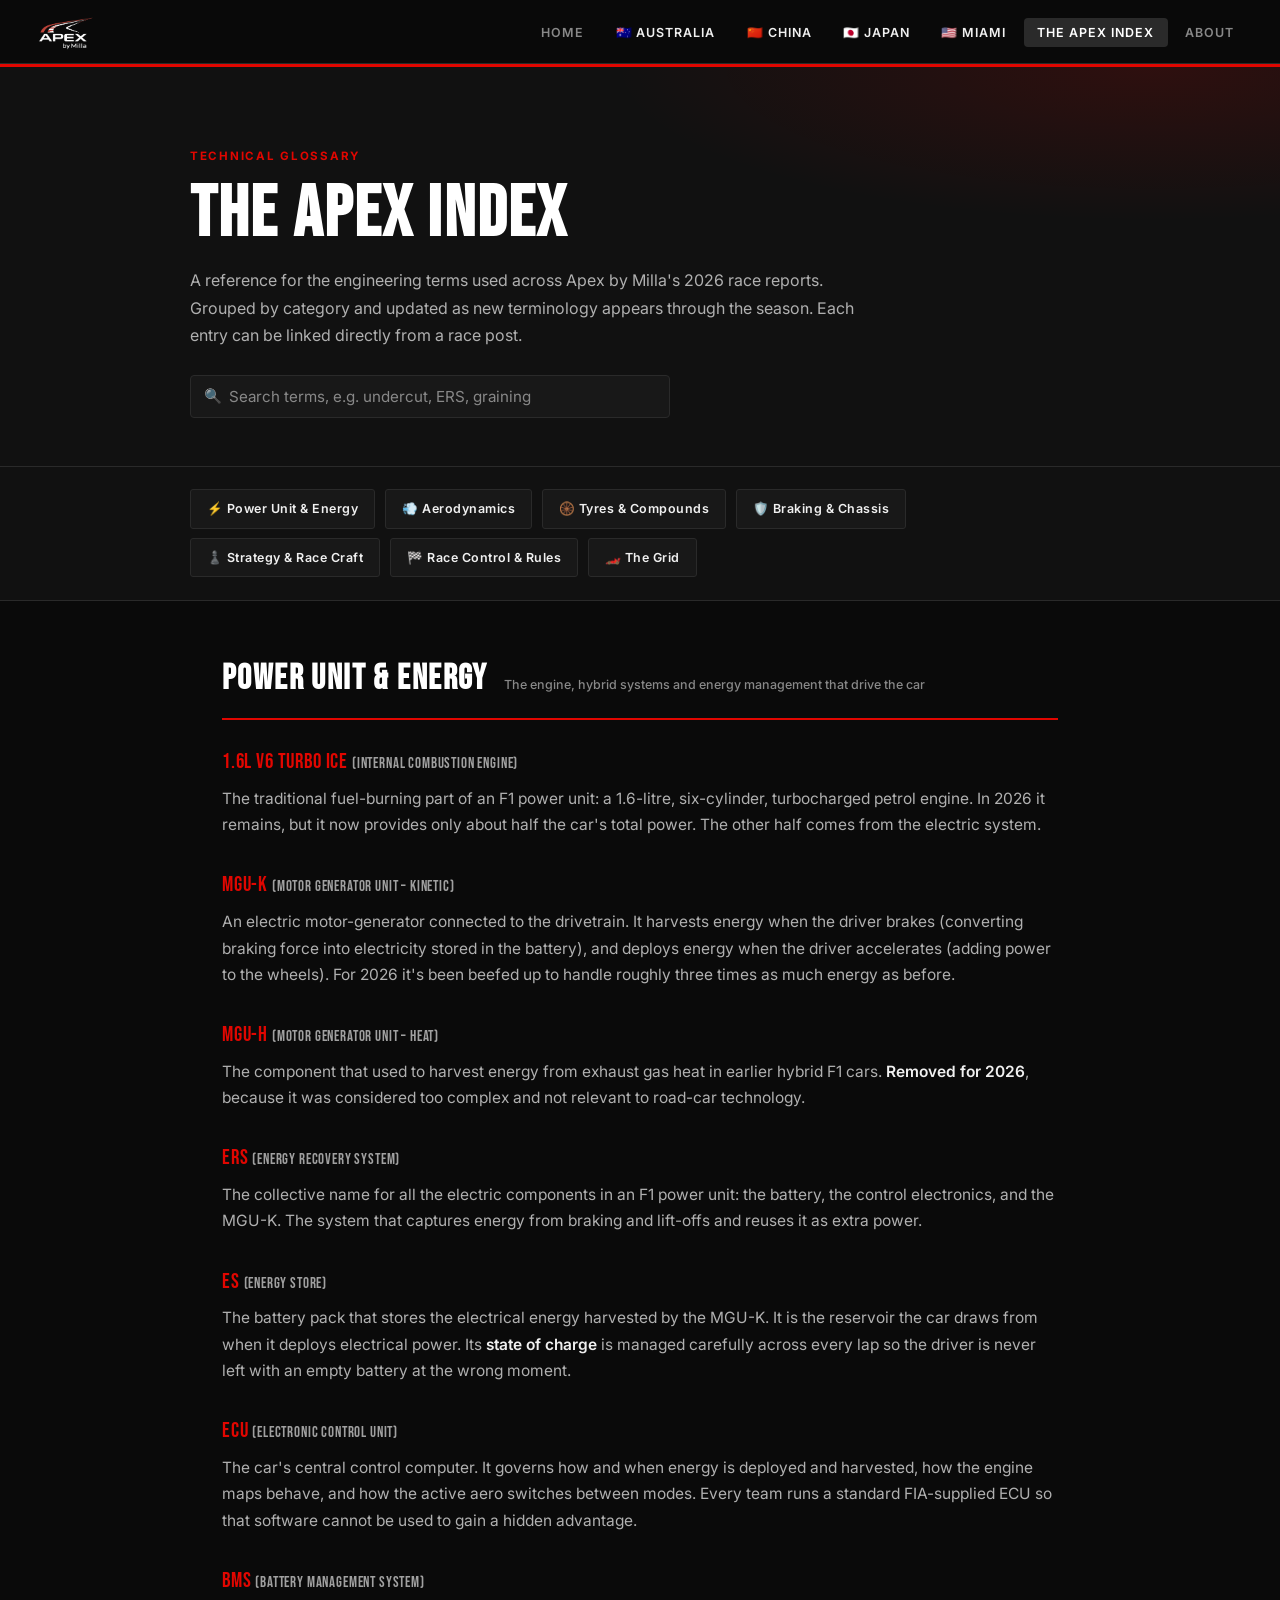
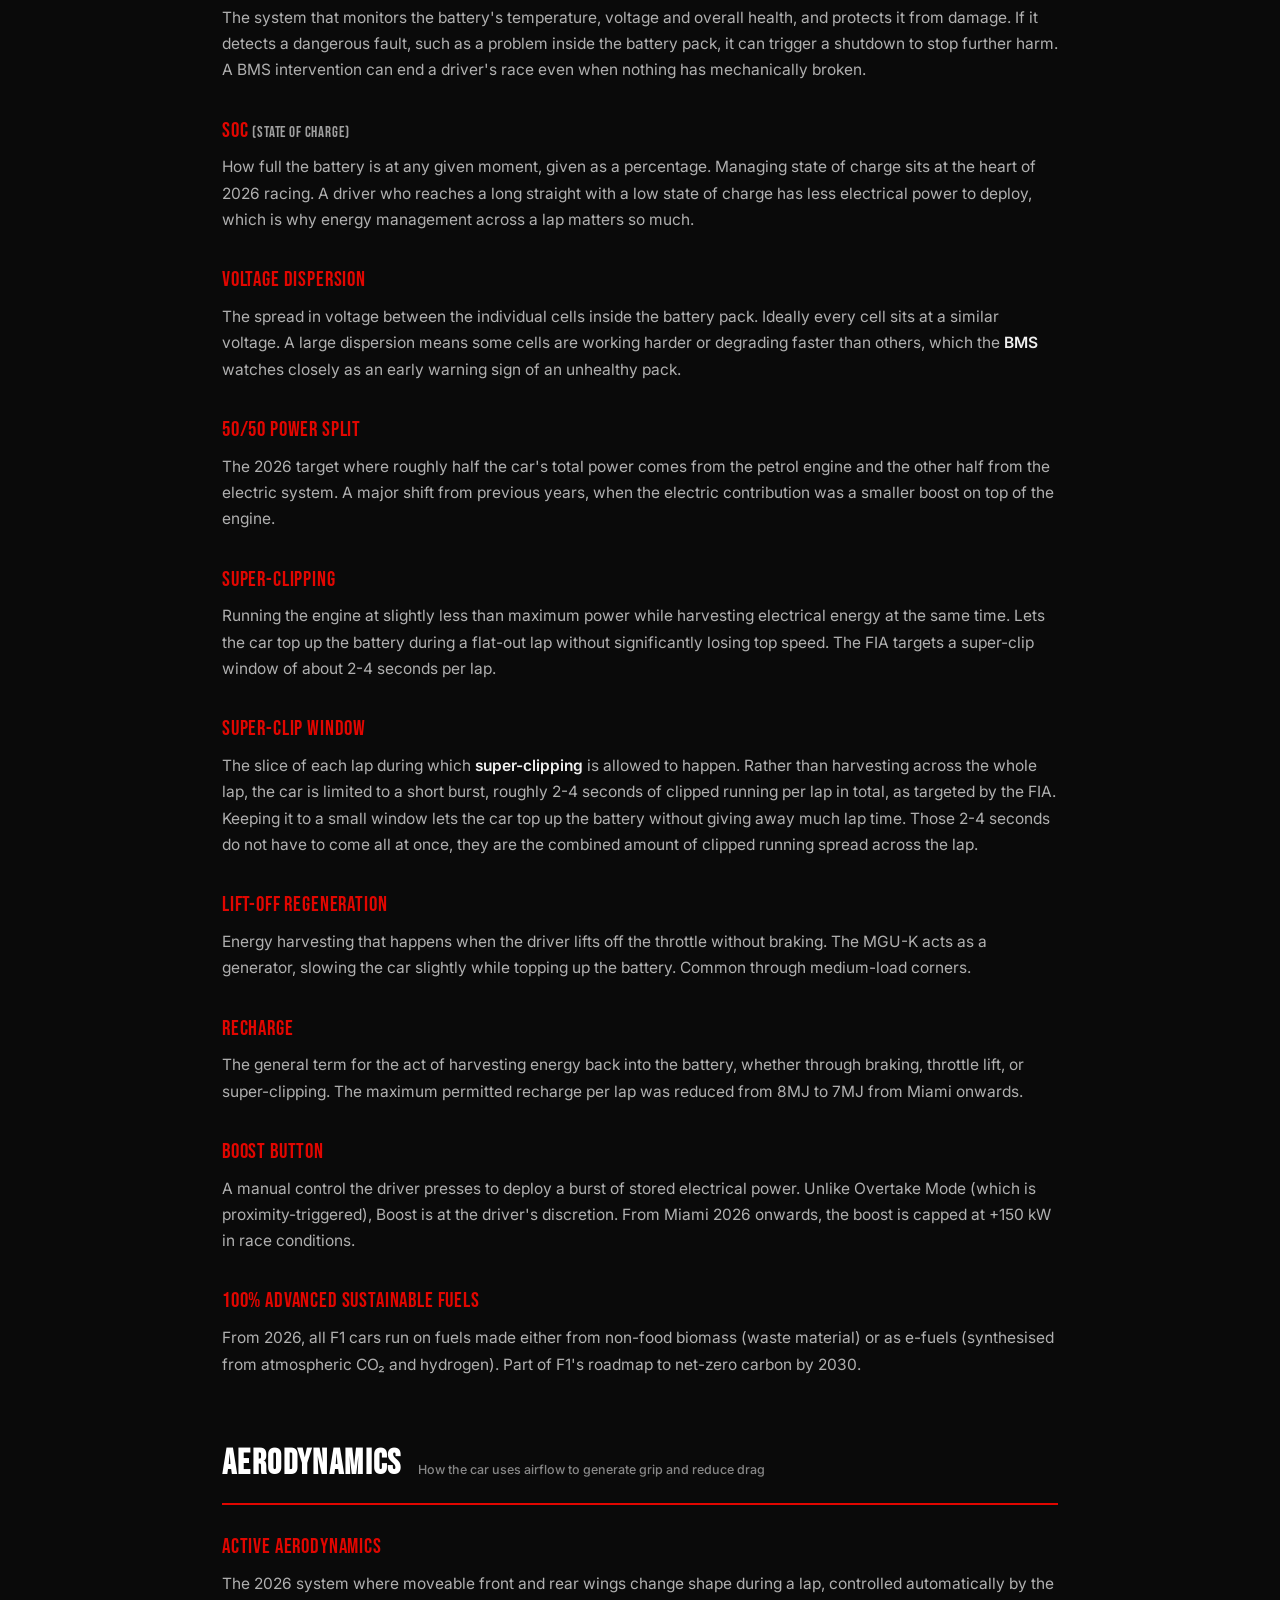
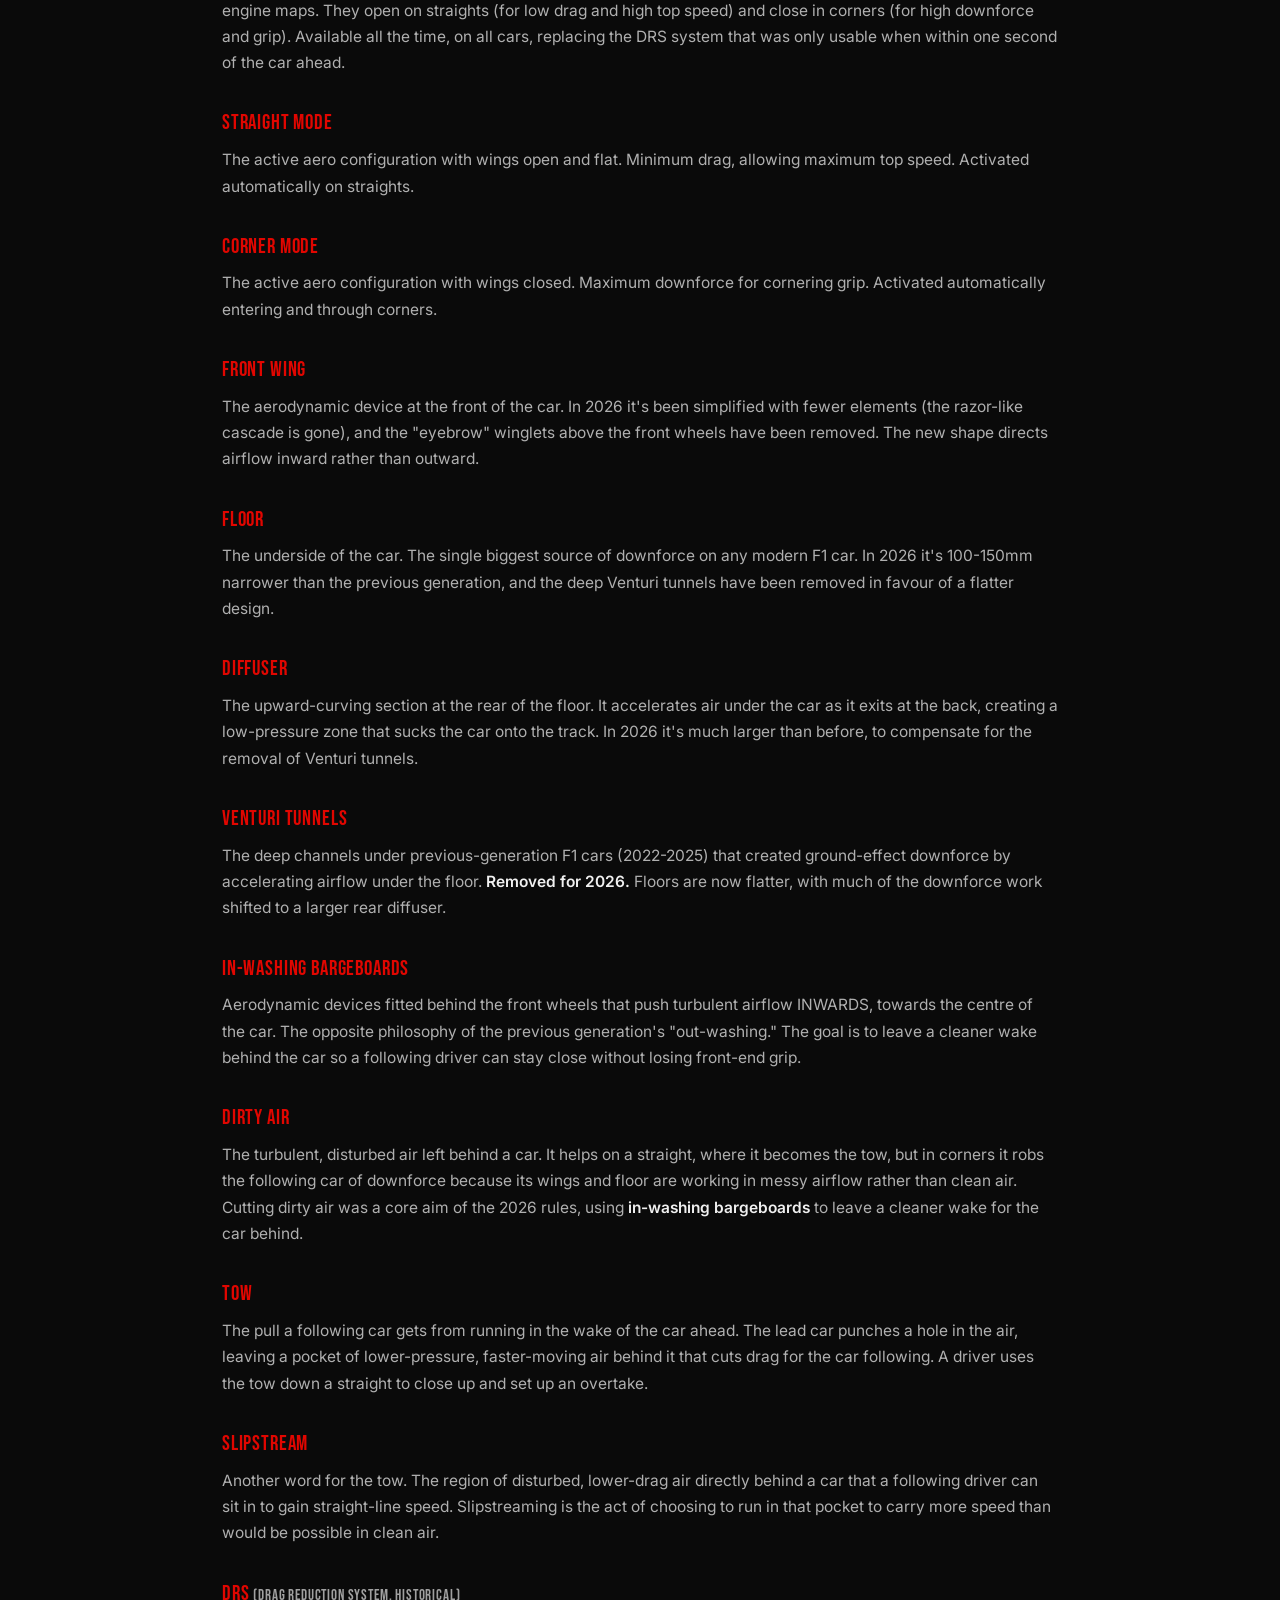
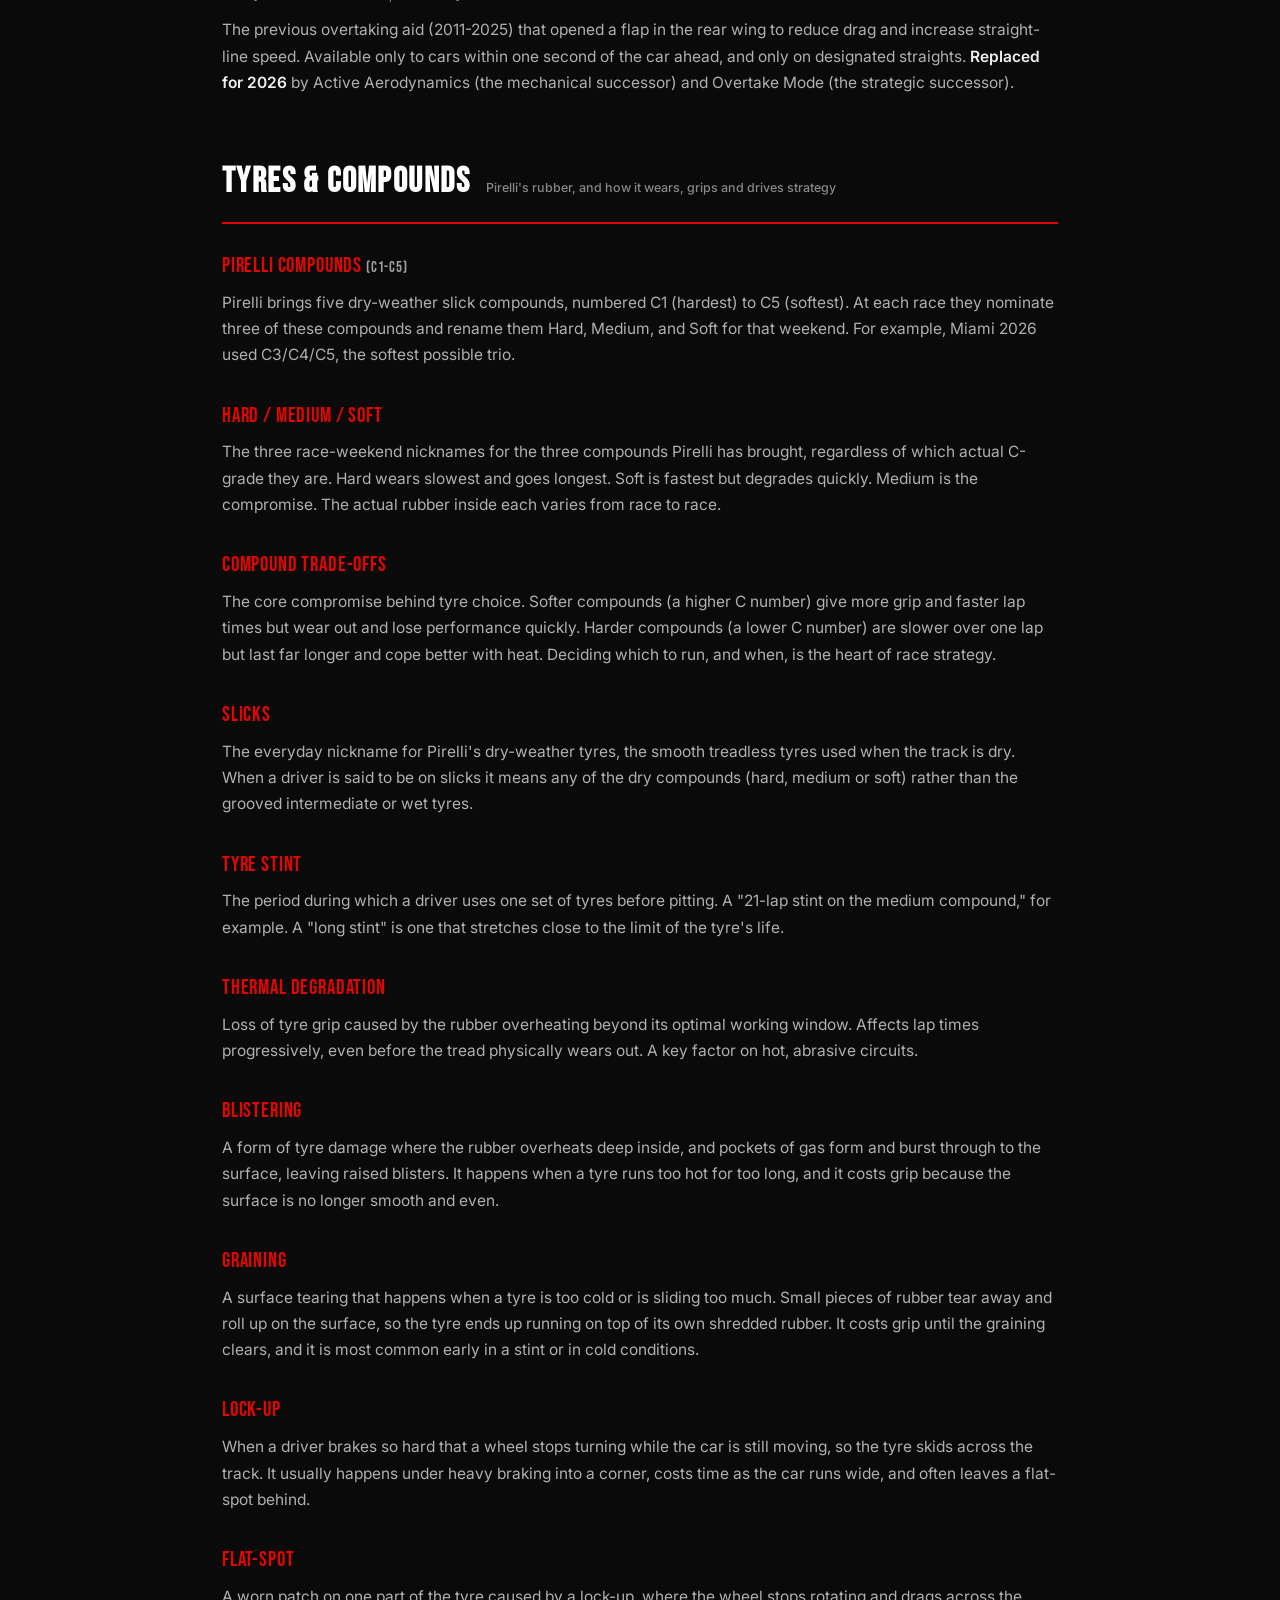
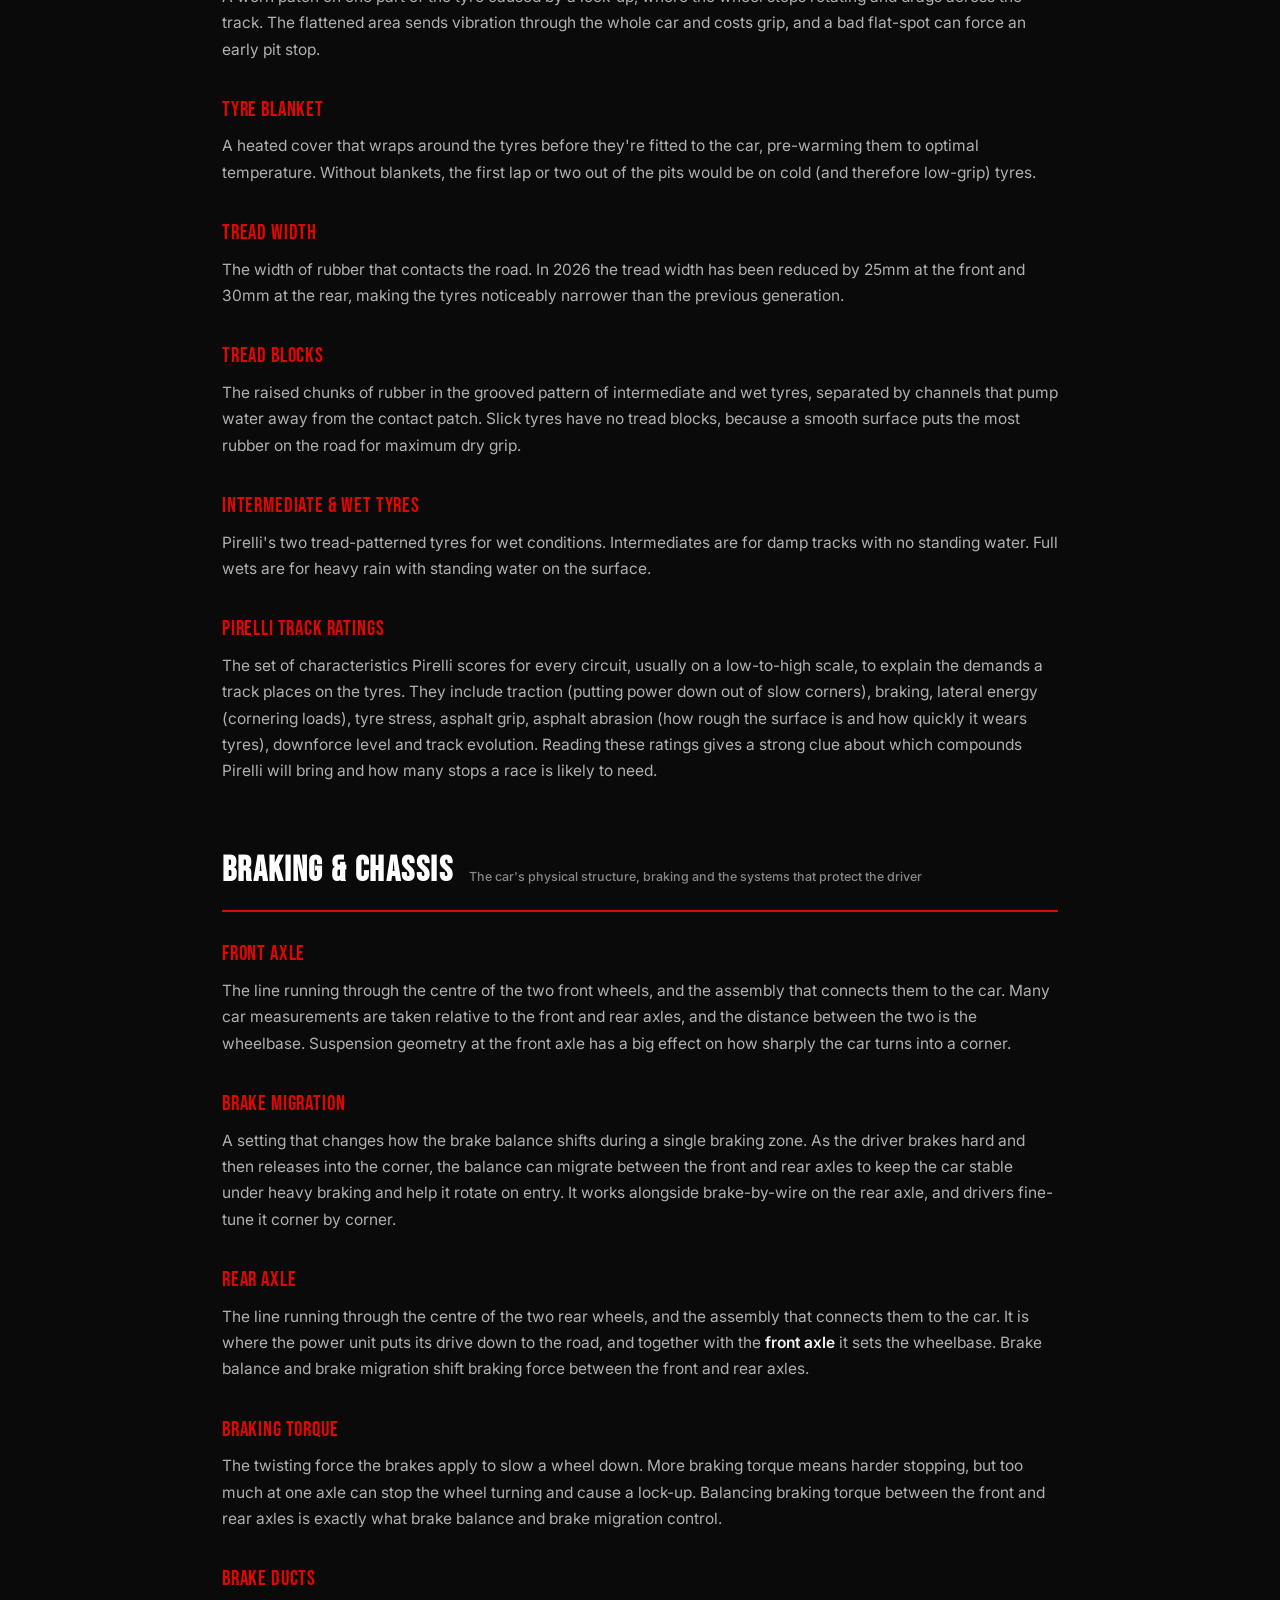
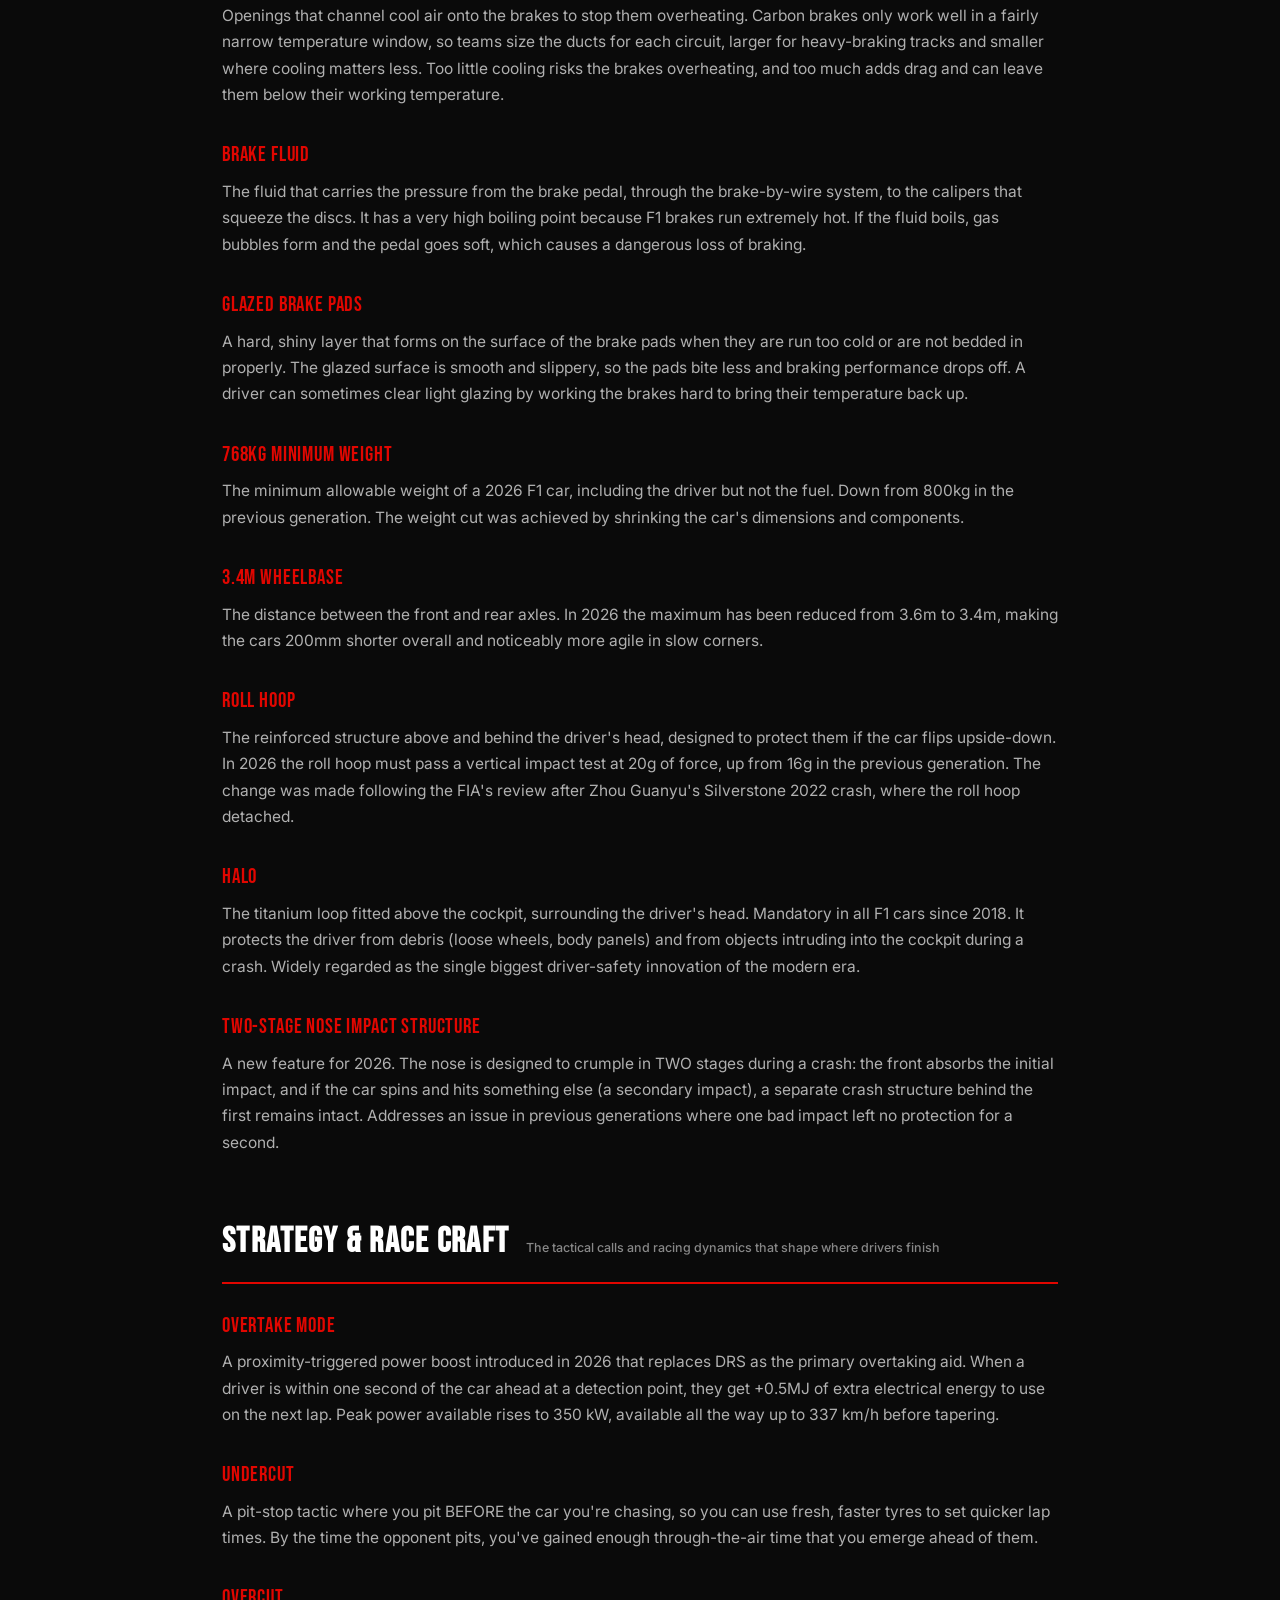
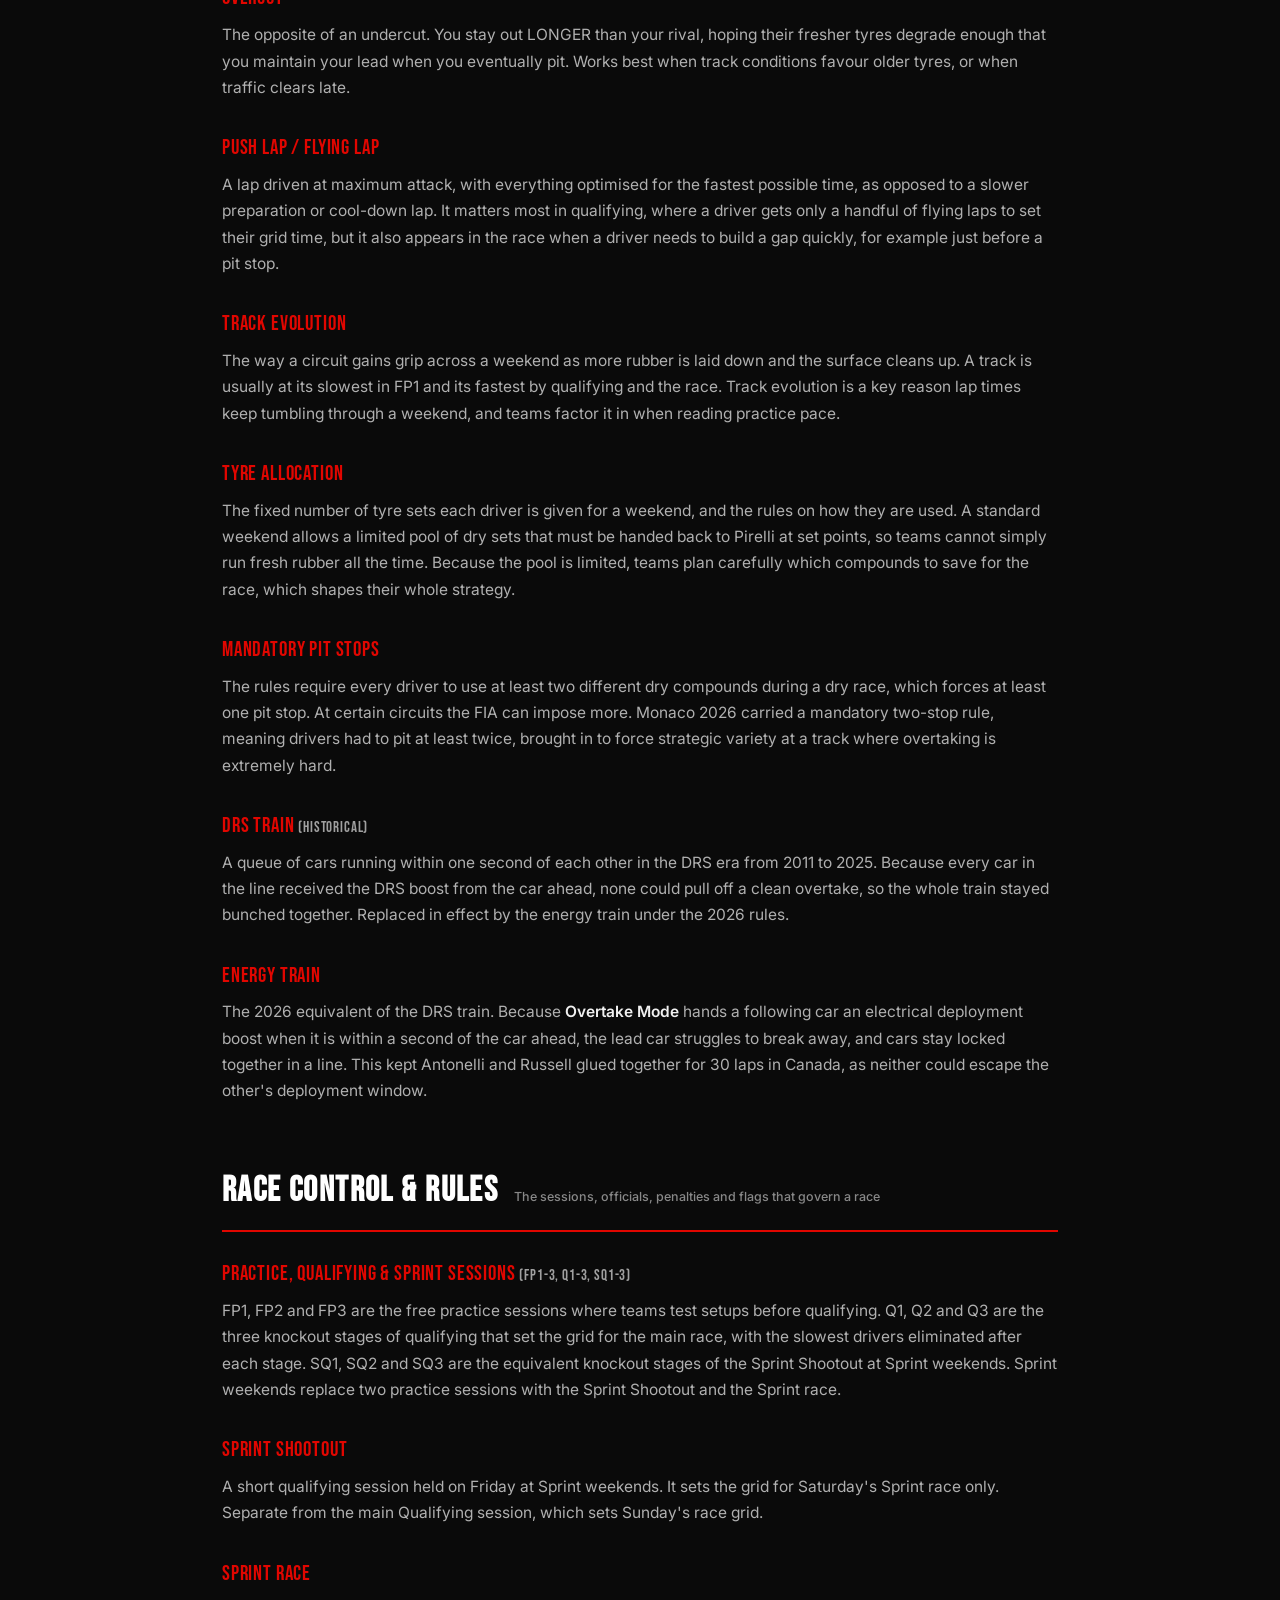
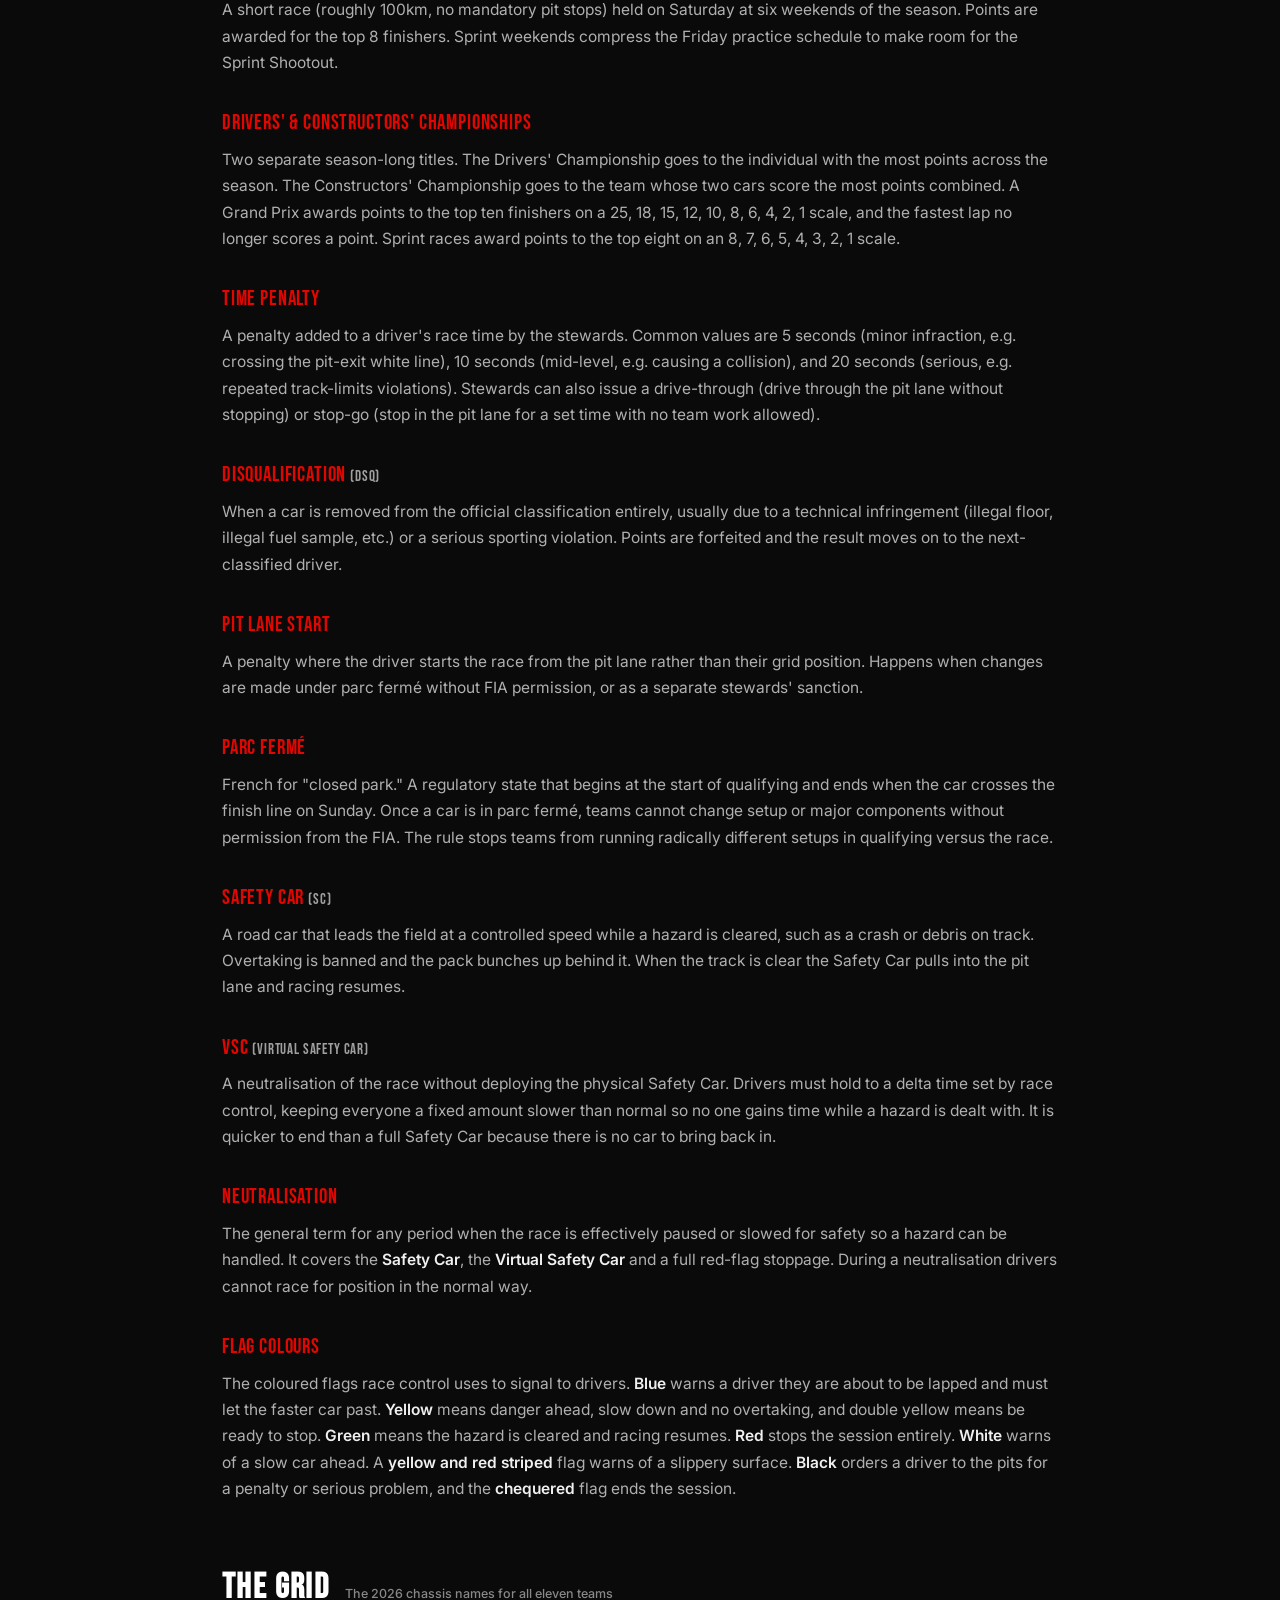
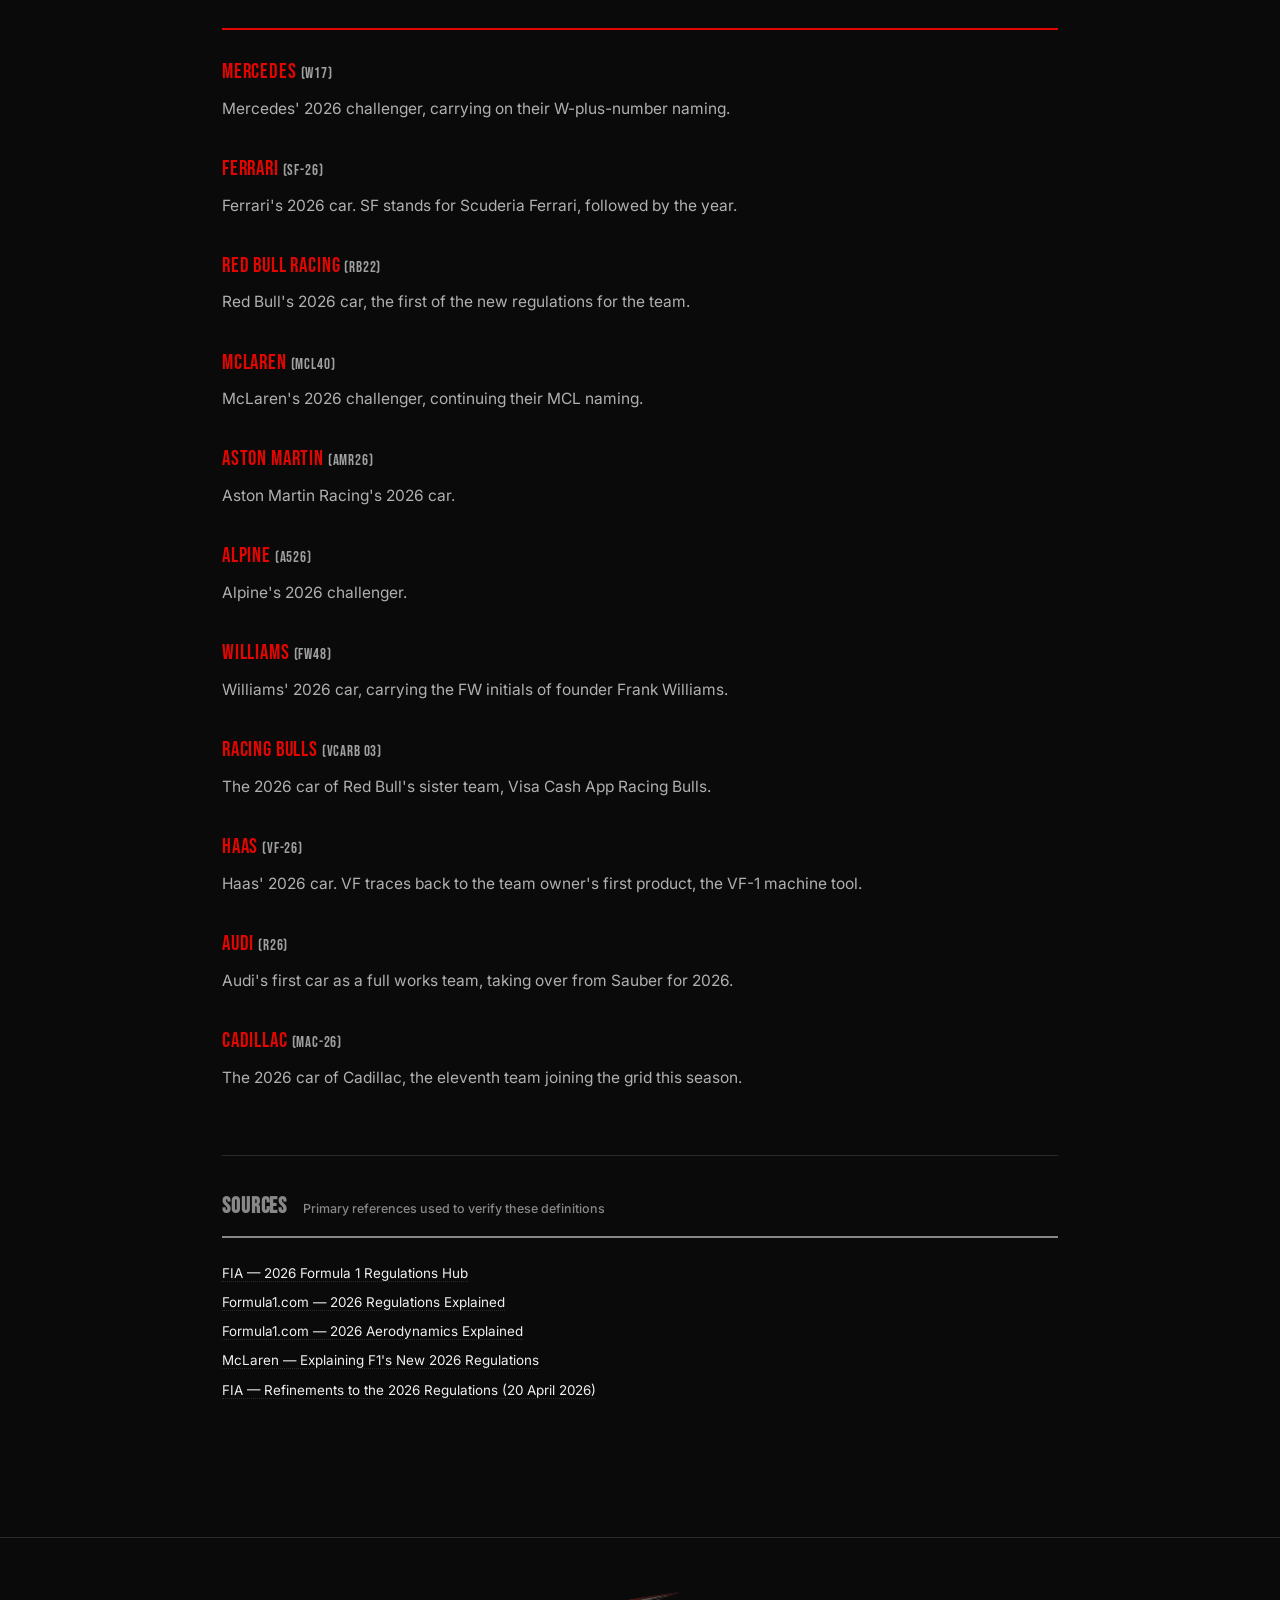
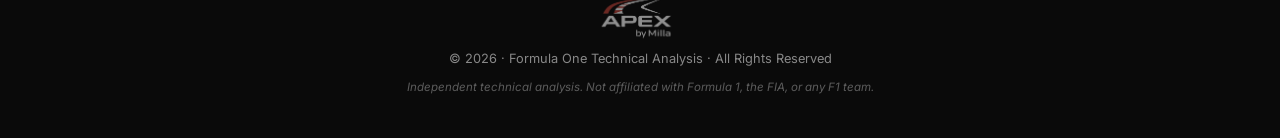
==== apex-index.html @ a1a46db9 "Add live search bar to the Apex Index" ====
<!DOCTYPE html>
<html lang="en">
<head>
  <meta charset="UTF-8" />
  <meta name="viewport" content="width=device-width, initial-scale=1.0" />
  <title>The Apex Index | Apex by Milla</title>
  <meta name="description" content="A technical glossary explaining the engineering terms used across Apex by Milla's 2026 F1 race reports: power unit, aerodynamics, tyres, race control, chassis and safety." />

  <!-- Open Graph -->
  <meta property="og:type"        content="website" />
  <meta property="og:url"         content="https://apexbymilla.com/apex-index.html" />
  <meta property="og:title"       content="The Apex Index | Apex by Milla" />
  <meta property="og:description" content="A technical glossary of the engineering terms behind every 2026 F1 race report." />
  <meta property="og:image"       content="https://apexbymilla.com/social-share.png" />

  <!-- Twitter Card -->
  <meta name="twitter:card"        content="summary_large_image" />
  <meta name="twitter:site"        content="@apexbymilla" />
  <meta name="twitter:title"       content="The Apex Index | Apex by Milla" />
  <meta name="twitter:description" content="A technical glossary of the engineering terms behind every 2026 F1 race report." />
  <meta name="twitter:image"       content="https://apexbymilla.com/social-share.png" />

  <!-- Canonical -->
  <link rel="canonical" href="https://apexbymilla.com/apex-index.html" />

  <style>
@import url('https://fonts.googleapis.com/css2?family=Inter:wght@300;400;500;600;700;900&family=Bebas+Neue&display=swap');

*, *::before, *::after { box-sizing: border-box; margin: 0; padding: 0; }

:root {
  --red:       #E10600;
  --red-dark:  #b00400;
  --black:     #0a0a0a;
  --dark:      #111111;
  --card:      #181818;
  --border:    #2a2a2a;
  --text:      #f0f0f0;
  --muted:     #888888;
  --white:     #ffffff;
}

html { scroll-behavior: smooth; }

body {
  background-color: var(--black);
  color: var(--text);
  font-family: 'Inter', sans-serif;
  font-size: 16px;
  line-height: 1.7;
  min-height: 100vh;
}

a { color: inherit; text-decoration: none; }
img { max-width: 100%; display: block; }

::-webkit-scrollbar { width: 6px; }
::-webkit-scrollbar-track { background: var(--dark); }
::-webkit-scrollbar-thumb { background: var(--red); border-radius: 3px; }

/* ---------- Navigation ---------- */
.navbar {
  position: sticky; top: 0; z-index: 100;
  background: rgba(10,10,10,0.95);
  backdrop-filter: blur(12px);
  border-bottom: 1px solid var(--border);
  padding: 0 2rem;
  display: flex; align-items: center; justify-content: space-between;
  height: 64px;
}
.nav-logo { display: flex; align-items: center; flex-shrink: 0; }
.nav-links { display: flex; align-items: center; gap: 0.25rem; list-style: none; }
.nav-links a {
  font-size: 0.78rem; font-weight: 600; letter-spacing: 0.08em;
  text-transform: uppercase; color: var(--muted);
  padding: 0.45rem 0.85rem; border-radius: 4px;
  transition: color 0.2s, background 0.2s; white-space: nowrap;
}
.nav-links a:hover, .nav-links a.active { color: var(--white); background: var(--border); }
.nav-links a.race-link { color: var(--text); }
.nav-links a.race-link:hover { color: var(--red); background: rgba(225,6,0,0.1); }

.hamburger { display: none; flex-direction: column; gap: 5px; cursor: pointer; background: none; border: none; padding: 4px; }
.hamburger span { display: block; width: 24px; height: 2px; background: var(--text); border-radius: 2px; transition: all 0.3s; }

/* ---------- Hero ---------- */
.index-hero {
  background: var(--dark);
  border-bottom: 1px solid var(--border);
  border-top: 3px solid var(--red);
  padding: 5rem 2rem 3rem;
  position: relative;
}
.index-hero::before {
  content: '';
  position: absolute;
  top: 0; left: 0; right: 0;
  height: 220px;
  background: radial-gradient(ellipse 60% 100% at 90% 0%, rgba(225,6,0,0.14) 0%, transparent 70%);
  pointer-events: none;
}
.index-hero-inner { max-width: 900px; margin: 0 auto; position: relative; }
.index-eyebrow {
  font-size: 0.72rem; font-weight: 700; letter-spacing: 0.15em;
  text-transform: uppercase; color: var(--red); margin-bottom: 0.8rem;
}
.index-title {
  font-family: 'Bebas Neue', sans-serif;
  font-size: clamp(2.8rem, 6vw, 4.5rem);
  letter-spacing: 0.03em; color: var(--white); line-height: 1; margin-bottom: 1rem;
}
.index-subtitle {
  color: #b0b0b0; font-size: 1rem; max-width: 700px;
}

/* ---------- Search ---------- */
.index-search-wrap { position: relative; max-width: 480px; margin-top: 1.6rem; }
.index-search {
  width: 100%;
  background: var(--card);
  border: 1px solid var(--border);
  border-radius: 4px;
  color: var(--text);
  font-family: 'Inter', sans-serif;
  font-size: 0.95rem;
  padding: 0.7rem 2.4rem;
  transition: border-color 0.2s, box-shadow 0.2s;
}
.index-search::placeholder { color: var(--muted); }
.index-search:focus {
  outline: none;
  border-color: var(--red);
  box-shadow: 0 0 0 3px rgba(225,6,0,0.15);
}
/* hide the browser's native search clear button, we use our own */
.index-search::-webkit-search-cancel-button { -webkit-appearance: none; appearance: none; }
.index-search-icon {
  position: absolute; left: 0.85rem; top: 50%; transform: translateY(-50%);
  font-size: 0.9rem; pointer-events: none; opacity: 0.7;
}
.index-search-clear {
  position: absolute; right: 0.55rem; top: 50%; transform: translateY(-50%);
  background: none; border: none; color: var(--muted); cursor: pointer;
  font-size: 1rem; line-height: 1; padding: 0.3rem; display: none;
}
.index-search-clear:hover { color: var(--text); }
.search-no-results {
  display: none; color: var(--muted); font-size: 0.95rem;
  text-align: center; padding: 2.5rem 0;
}
.term.search-hidden, .category-section.search-hidden { display: none; }

/* ---------- Category Nav ---------- */
.category-nav {
  background: var(--dark);
  border-bottom: 1px solid var(--border);
  padding: 1.4rem 2rem;
  position: sticky;
  top: 64px;
  z-index: 50;
}
.category-nav-inner {
  max-width: 900px; margin: 0 auto;
  display: flex; flex-wrap: wrap; gap: 0.6rem;
  font-size: 0.78rem;
}
.category-nav a {
  background: var(--card);
  border: 1px solid var(--border);
  padding: 0.5rem 1rem;
  border-radius: 3px;
  color: var(--text);
  font-weight: 600;
  letter-spacing: 0.04em;
  transition: all 0.2s;
}
.category-nav a:hover {
  background: rgba(225,6,0,0.1);
  border-color: var(--red);
  color: var(--red);
}

/* ---------- Content ---------- */
.index-content { max-width: 900px; margin: 0 auto; padding: 3rem 2rem 5rem; }

.category-section { margin-bottom: 3.5rem; scroll-margin-top: 140px; }

.category-header {
  display: flex; align-items: baseline; gap: 1rem;
  margin-bottom: 1.5rem;
  border-bottom: 2px solid var(--red);
  padding-bottom: 0.6rem;
}
.category-header h2 {
  font-family: 'Bebas Neue', sans-serif;
  font-size: 2.2rem; letter-spacing: 0.04em; color: var(--white);
}
.category-header span {
  font-size: 0.78rem; color: var(--muted); font-weight: 500;
}

.term {
  margin-bottom: 1.8rem;
  scroll-margin-top: 140px;
}
.term-name {
  font-family: 'Bebas Neue', sans-serif;
  font-size: 1.3rem;
  letter-spacing: 0.04em;
  color: var(--red);
  margin-bottom: 0.4rem;
  display: inline-block;
}
.term-name .abbr { color: var(--text); opacity: 0.65; font-size: 0.95rem; font-weight: 400; }
.term-definition { color: #b0b0b0; font-size: 0.97rem; }
.term-definition strong { color: var(--text); font-weight: 600; }

/* ---------- Footer ---------- */
.footer {
  padding: 2.5rem 2rem; text-align: center;
  color: var(--muted); font-size: 0.8rem;
  border-top: 1px solid var(--border);
}
.footer-logo img { margin: 0 auto; }

/* ---------- Responsive ---------- */
@media (max-width: 768px) {
  .nav-links {
    display: none; position: fixed; top: 64px; left: 0; right: 0;
    background: var(--dark); border-bottom: 1px solid var(--border);
    flex-direction: column; align-items: stretch; padding: 1rem; gap: 0.25rem;
  }
  .nav-links.open { display: flex; }
  .nav-links a { padding: 0.7rem 1rem; font-size: 0.85rem; }
  .hamburger { display: flex; }
  .index-hero { padding: 3.5rem 1.5rem 2rem; }
  .index-content { padding: 2.5rem 1.5rem 4rem; }
  .category-nav { top: 64px; padding: 1rem 1.5rem; }
  .category-nav a { font-size: 0.72rem; padding: 0.4rem 0.75rem; }
  .category-header h2 { font-size: 1.6rem; }
}

/* ---------- Scroll Animations ---------- */
.reveal { opacity: 0; transform: translateY(20px); transition: opacity 0.5s ease, transform 0.5s ease; }
.reveal.visible { opacity: 1; transform: translateY(0); }
</style>
  <link rel="icon" type="image/png" sizes="32x32" href="favicon-tab.png" />
  <link rel="icon" type="image/png" sizes="192x192" href="favicon.png" />
  <link rel="apple-touch-icon" href="apple-touch-icon.png" />
  <link rel="shortcut icon" href="favicon.ico" />
</head>
<body>

  <!-- ===== NAVIGATION ===== -->
  <nav class="navbar">
    <a href="index.html" class="nav-logo" aria-label="Apex by Milla — Home">
      <img src="logo.png" alt="Apex by Milla" style="height:48px;width:auto;">
    </a>
    <ul class="nav-links" id="navLinks">
      <li><a href="index.html">Home</a></li>
      <li><a href="races/australia.html" class="race-link">🇦🇺 Australia</a></li>
      <li><a href="races/china.html"     class="race-link">🇨🇳 China</a></li>
      <li><a href="races/japan.html"     class="race-link">🇯🇵 Japan</a></li>
      <li><a href="races/miami.html"     class="race-link">🇺🇸 Miami</a></li>
      <li><a href="apex-index.html" class="active">The Apex Index</a></li>
      <li><a href="index.html#about">About</a></li>
    </ul>
    <button class="hamburger" id="hamburger" aria-label="Open menu">
      <span></span><span></span><span></span>
    </button>
  </nav>

  <!-- ===== HERO ===== -->
  <div class="index-hero">
    <div class="index-hero-inner">
      <div class="index-eyebrow">Technical Glossary</div>
      <h1 class="index-title">The Apex Index</h1>
      <p class="index-subtitle">
        A reference for the engineering terms used across Apex by Milla's 2026 race reports. Grouped by category and updated as new terminology appears through the season. Each entry can be linked directly from a race post.
      </p>
      <div class="index-search-wrap">
        <span class="index-search-icon" aria-hidden="true">🔍</span>
        <input type="search" id="termSearch" class="index-search" placeholder="Search terms, e.g. undercut, ERS, graining" aria-label="Search the Apex Index" autocomplete="off" />
        <button type="button" class="index-search-clear" id="termSearchClear" aria-label="Clear search">✕</button>
      </div>
    </div>
  </div>

  <!-- ===== CATEGORY NAV (sticky jump links) ===== -->
  <div class="category-nav">
    <div class="category-nav-inner">
      <a href="#power-unit">⚡ Power Unit &amp; Energy</a>
      <a href="#aerodynamics">💨 Aerodynamics</a>
      <a href="#tyres">🛞 Tyres &amp; Compounds</a>
      <a href="#braking-chassis">🛡️ Braking &amp; Chassis</a>
      <a href="#strategy">♟️ Strategy &amp; Race Craft</a>
      <a href="#race-control">🏁 Race Control &amp; Rules</a>
      <a href="#the-grid">🏎️ The Grid</a>
    </div>
  </div>

  <!-- ===== CONTENT ===== -->
  <main class="index-content">

    <p class="search-no-results" id="searchNoResults">No terms match your search. Try another word.</p>

    <!-- ============= POWER UNIT & ENERGY ============= -->
    <section class="category-section" id="power-unit">
      <div class="category-header">
        <h2>Power Unit &amp; Energy</h2>
        <span>The engine, hybrid systems and energy management that drive the car</span>
      </div>

      <div class="term" id="ice">
        <div class="term-name">1.6L V6 Turbo ICE <span class="abbr">(Internal Combustion Engine)</span></div>
        <p class="term-definition">The traditional fuel-burning part of an F1 power unit: a 1.6-litre, six-cylinder, turbocharged petrol engine. In 2026 it remains, but it now provides only about half the car's total power. The other half comes from the electric system.</p>
      </div>

      <div class="term" id="mgu-k">
        <div class="term-name">MGU-K <span class="abbr">(Motor Generator Unit – Kinetic)</span></div>
        <p class="term-definition">An electric motor-generator connected to the drivetrain. It harvests energy when the driver brakes (converting braking force into electricity stored in the battery), and deploys energy when the driver accelerates (adding power to the wheels). For 2026 it's been beefed up to handle roughly three times as much energy as before.</p>
      </div>

      <div class="term" id="mgu-h">
        <div class="term-name">MGU-H <span class="abbr">(Motor Generator Unit – Heat)</span></div>
        <p class="term-definition">The component that used to harvest energy from exhaust gas heat in earlier hybrid F1 cars. <strong>Removed for 2026</strong>, because it was considered too complex and not relevant to road-car technology.</p>
      </div>

      <div class="term" id="ers">
        <div class="term-name">ERS <span class="abbr">(Energy Recovery System)</span></div>
        <p class="term-definition">The collective name for all the electric components in an F1 power unit: the battery, the control electronics, and the MGU-K. The system that captures energy from braking and lift-offs and reuses it as extra power.</p>
      </div>

      <div class="term" id="es">
        <div class="term-name">ES <span class="abbr">(Energy Store)</span></div>
        <p class="term-definition">The battery pack that stores the electrical energy harvested by the MGU-K. It is the reservoir the car draws from when it deploys electrical power. Its <strong>state of charge</strong> is managed carefully across every lap so the driver is never left with an empty battery at the wrong moment.</p>
      </div>

      <div class="term" id="ecu">
        <div class="term-name">ECU <span class="abbr">(Electronic Control Unit)</span></div>
        <p class="term-definition">The car's central control computer. It governs how and when energy is deployed and harvested, how the engine maps behave, and how the active aero switches between modes. Every team runs a standard FIA-supplied ECU so that software cannot be used to gain a hidden advantage.</p>
      </div>

      <div class="term" id="bms">
        <div class="term-name">BMS <span class="abbr">(Battery Management System)</span></div>
        <p class="term-definition">The system that monitors the battery's temperature, voltage and overall health, and protects it from damage. If it detects a dangerous fault, such as a problem inside the battery pack, it can trigger a shutdown to stop further harm. A BMS intervention can end a driver's race even when nothing has mechanically broken.</p>
      </div>

      <div class="term" id="soc">
        <div class="term-name">SoC <span class="abbr">(State of Charge)</span></div>
        <p class="term-definition">How full the battery is at any given moment, given as a percentage. Managing state of charge sits at the heart of 2026 racing. A driver who reaches a long straight with a low state of charge has less electrical power to deploy, which is why energy management across a lap matters so much.</p>
      </div>

      <div class="term" id="voltage-dispersion">
        <div class="term-name">Voltage Dispersion</div>
        <p class="term-definition">The spread in voltage between the individual cells inside the battery pack. Ideally every cell sits at a similar voltage. A large dispersion means some cells are working harder or degrading faster than others, which the <strong>BMS</strong> watches closely as an early warning sign of an unhealthy pack.</p>
      </div>

      <div class="term" id="power-split">
        <div class="term-name">50/50 Power Split</div>
        <p class="term-definition">The 2026 target where roughly half the car's total power comes from the petrol engine and the other half from the electric system. A major shift from previous years, when the electric contribution was a smaller boost on top of the engine.</p>
      </div>

      <div class="term" id="super-clipping">
        <div class="term-name">Super-clipping</div>
        <p class="term-definition">Running the engine at slightly less than maximum power while harvesting electrical energy at the same time. Lets the car top up the battery during a flat-out lap without significantly losing top speed. The FIA targets a super-clip window of about 2-4 seconds per lap.</p>
      </div>

      <div class="term" id="super-clip-window">
        <div class="term-name">Super-clip Window</div>
        <p class="term-definition">The slice of each lap during which <strong>super-clipping</strong> is allowed to happen. Rather than harvesting across the whole lap, the car is limited to a short burst, roughly 2-4 seconds of clipped running per lap in total, as targeted by the FIA. Keeping it to a small window lets the car top up the battery without giving away much lap time. Those 2-4 seconds do not have to come all at once, they are the combined amount of clipped running spread across the lap.</p>
      </div>

      <div class="term" id="lift-off-regen">
        <div class="term-name">Lift-off Regeneration</div>
        <p class="term-definition">Energy harvesting that happens when the driver lifts off the throttle without braking. The MGU-K acts as a generator, slowing the car slightly while topping up the battery. Common through medium-load corners.</p>
      </div>

      <div class="term" id="recharge">
        <div class="term-name">Recharge</div>
        <p class="term-definition">The general term for the act of harvesting energy back into the battery, whether through braking, throttle lift, or super-clipping. The maximum permitted recharge per lap was reduced from 8MJ to 7MJ from Miami onwards.</p>
      </div>

      <div class="term" id="boost-button">
        <div class="term-name">Boost Button</div>
        <p class="term-definition">A manual control the driver presses to deploy a burst of stored electrical power. Unlike Overtake Mode (which is proximity-triggered), Boost is at the driver's discretion. From Miami 2026 onwards, the boost is capped at +150 kW in race conditions.</p>
      </div>

      <div class="term" id="sustainable-fuels">
        <div class="term-name">100% Advanced Sustainable Fuels</div>
        <p class="term-definition">From 2026, all F1 cars run on fuels made either from non-food biomass (waste material) or as e-fuels (synthesised from atmospheric CO₂ and hydrogen). Part of F1's roadmap to net-zero carbon by 2030.</p>
      </div>
    </section>

    <!-- ============= AERODYNAMICS ============= -->
    <section class="category-section" id="aerodynamics">
      <div class="category-header">
        <h2>Aerodynamics</h2>
        <span>How the car uses airflow to generate grip and reduce drag</span>
      </div>

      <div class="term" id="active-aero">
        <div class="term-name">Active Aerodynamics</div>
        <p class="term-definition">The 2026 system where moveable front and rear wings change shape during a lap, controlled automatically by the engine maps. They open on straights (for low drag and high top speed) and close in corners (for high downforce and grip). Available all the time, on all cars, replacing the DRS system that was only usable when within one second of the car ahead.</p>
      </div>

      <div class="term" id="straight-mode">
        <div class="term-name">Straight Mode</div>
        <p class="term-definition">The active aero configuration with wings open and flat. Minimum drag, allowing maximum top speed. Activated automatically on straights.</p>
      </div>

      <div class="term" id="corner-mode">
        <div class="term-name">Corner Mode</div>
        <p class="term-definition">The active aero configuration with wings closed. Maximum downforce for cornering grip. Activated automatically entering and through corners.</p>
      </div>

      <div class="term" id="front-wing">
        <div class="term-name">Front Wing</div>
        <p class="term-definition">The aerodynamic device at the front of the car. In 2026 it's been simplified with fewer elements (the razor-like cascade is gone), and the "eyebrow" winglets above the front wheels have been removed. The new shape directs airflow inward rather than outward.</p>
      </div>

      <div class="term" id="floor">
        <div class="term-name">Floor</div>
        <p class="term-definition">The underside of the car. The single biggest source of downforce on any modern F1 car. In 2026 it's 100-150mm narrower than the previous generation, and the deep Venturi tunnels have been removed in favour of a flatter design.</p>
      </div>

      <div class="term" id="diffuser">
        <div class="term-name">Diffuser</div>
        <p class="term-definition">The upward-curving section at the rear of the floor. It accelerates air under the car as it exits at the back, creating a low-pressure zone that sucks the car onto the track. In 2026 it's much larger than before, to compensate for the removal of Venturi tunnels.</p>
      </div>

      <div class="term" id="venturi-tunnels">
        <div class="term-name">Venturi Tunnels</div>
        <p class="term-definition">The deep channels under previous-generation F1 cars (2022-2025) that created ground-effect downforce by accelerating airflow under the floor. <strong>Removed for 2026.</strong> Floors are now flatter, with much of the downforce work shifted to a larger rear diffuser.</p>
      </div>

      <div class="term" id="in-washing-bargeboards">
        <div class="term-name">In-Washing Bargeboards</div>
        <p class="term-definition">Aerodynamic devices fitted behind the front wheels that push turbulent airflow INWARDS, towards the centre of the car. The opposite philosophy of the previous generation's "out-washing." The goal is to leave a cleaner wake behind the car so a following driver can stay close without losing front-end grip.</p>
      </div>

      <div class="term" id="dirty-air">
        <div class="term-name">Dirty Air</div>
        <p class="term-definition">The turbulent, disturbed air left behind a car. It helps on a straight, where it becomes the tow, but in corners it robs the following car of downforce because its wings and floor are working in messy airflow rather than clean air. Cutting dirty air was a core aim of the 2026 rules, using <strong>in-washing bargeboards</strong> to leave a cleaner wake for the car behind.</p>
      </div>

      <div class="term" id="tow">
        <div class="term-name">Tow</div>
        <p class="term-definition">The pull a following car gets from running in the wake of the car ahead. The lead car punches a hole in the air, leaving a pocket of lower-pressure, faster-moving air behind it that cuts drag for the car following. A driver uses the tow down a straight to close up and set up an overtake.</p>
      </div>

      <div class="term" id="slipstream">
        <div class="term-name">Slipstream</div>
        <p class="term-definition">Another word for the tow. The region of disturbed, lower-drag air directly behind a car that a following driver can sit in to gain straight-line speed. Slipstreaming is the act of choosing to run in that pocket to carry more speed than would be possible in clean air.</p>
      </div>

      <div class="term" id="drs">
        <div class="term-name">DRS <span class="abbr">(Drag Reduction System, historical)</span></div>
        <p class="term-definition">The previous overtaking aid (2011-2025) that opened a flap in the rear wing to reduce drag and increase straight-line speed. Available only to cars within one second of the car ahead, and only on designated straights. <strong>Replaced for 2026</strong> by Active Aerodynamics (the mechanical successor) and Overtake Mode (the strategic successor).</p>
      </div>
    </section>

    <!-- ============= TYRES & COMPOUNDS ============= -->
    <section class="category-section" id="tyres">
      <div class="category-header">
        <h2>Tyres &amp; Compounds</h2>
        <span>Pirelli's rubber, and how it wears, grips and drives strategy</span>
      </div>

      <div class="term" id="compounds">
        <div class="term-name">Pirelli Compounds <span class="abbr">(C1-C5)</span></div>
        <p class="term-definition">Pirelli brings five dry-weather slick compounds, numbered C1 (hardest) to C5 (softest). At each race they nominate three of these compounds and rename them Hard, Medium, and Soft for that weekend. For example, Miami 2026 used C3/C4/C5, the softest possible trio.</p>
      </div>

      <div class="term" id="hard-medium-soft">
        <div class="term-name">Hard / Medium / Soft</div>
        <p class="term-definition">The three race-weekend nicknames for the three compounds Pirelli has brought, regardless of which actual C-grade they are. Hard wears slowest and goes longest. Soft is fastest but degrades quickly. Medium is the compromise. The actual rubber inside each varies from race to race.</p>
      </div>

      <div class="term" id="compound-tradeoffs">
        <div class="term-name">Compound Trade-offs</div>
        <p class="term-definition">The core compromise behind tyre choice. Softer compounds (a higher C number) give more grip and faster lap times but wear out and lose performance quickly. Harder compounds (a lower C number) are slower over one lap but last far longer and cope better with heat. Deciding which to run, and when, is the heart of race strategy.</p>
      </div>

      <div class="term" id="slicks">
        <div class="term-name">Slicks</div>
        <p class="term-definition">The everyday nickname for Pirelli's dry-weather tyres, the smooth treadless tyres used when the track is dry. When a driver is said to be on slicks it means any of the dry compounds (hard, medium or soft) rather than the grooved intermediate or wet tyres.</p>
      </div>

      <div class="term" id="stint">
        <div class="term-name">Tyre Stint</div>
        <p class="term-definition">The period during which a driver uses one set of tyres before pitting. A "21-lap stint on the medium compound," for example. A "long stint" is one that stretches close to the limit of the tyre's life.</p>
      </div>

      <div class="term" id="thermal-degradation">
        <div class="term-name">Thermal Degradation</div>
        <p class="term-definition">Loss of tyre grip caused by the rubber overheating beyond its optimal working window. Affects lap times progressively, even before the tread physically wears out. A key factor on hot, abrasive circuits.</p>
      </div>

      <div class="term" id="blistering">
        <div class="term-name">Blistering</div>
        <p class="term-definition">A form of tyre damage where the rubber overheats deep inside, and pockets of gas form and burst through to the surface, leaving raised blisters. It happens when a tyre runs too hot for too long, and it costs grip because the surface is no longer smooth and even.</p>
      </div>

      <div class="term" id="graining">
        <div class="term-name">Graining</div>
        <p class="term-definition">A surface tearing that happens when a tyre is too cold or is sliding too much. Small pieces of rubber tear away and roll up on the surface, so the tyre ends up running on top of its own shredded rubber. It costs grip until the graining clears, and it is most common early in a stint or in cold conditions.</p>
      </div>

      <div class="term" id="lock-up">
        <div class="term-name">Lock-up</div>
        <p class="term-definition">When a driver brakes so hard that a wheel stops turning while the car is still moving, so the tyre skids across the track. It usually happens under heavy braking into a corner, costs time as the car runs wide, and often leaves a flat-spot behind.</p>
      </div>

      <div class="term" id="flat-spot">
        <div class="term-name">Flat-spot</div>
        <p class="term-definition">A worn patch on one part of the tyre caused by a lock-up, where the wheel stops rotating and drags across the track. The flattened area sends vibration through the whole car and costs grip, and a bad flat-spot can force an early pit stop.</p>
      </div>

      <div class="term" id="tyre-blanket">
        <div class="term-name">Tyre Blanket</div>
        <p class="term-definition">A heated cover that wraps around the tyres before they're fitted to the car, pre-warming them to optimal temperature. Without blankets, the first lap or two out of the pits would be on cold (and therefore low-grip) tyres.</p>
      </div>

      <div class="term" id="tread-width">
        <div class="term-name">Tread Width</div>
        <p class="term-definition">The width of rubber that contacts the road. In 2026 the tread width has been reduced by 25mm at the front and 30mm at the rear, making the tyres noticeably narrower than the previous generation.</p>
      </div>

      <div class="term" id="tread-blocks">
        <div class="term-name">Tread Blocks</div>
        <p class="term-definition">The raised chunks of rubber in the grooved pattern of intermediate and wet tyres, separated by channels that pump water away from the contact patch. Slick tyres have no tread blocks, because a smooth surface puts the most rubber on the road for maximum dry grip.</p>
      </div>

      <div class="term" id="intermediate-wet">
        <div class="term-name">Intermediate &amp; Wet Tyres</div>
        <p class="term-definition">Pirelli's two tread-patterned tyres for wet conditions. Intermediates are for damp tracks with no standing water. Full wets are for heavy rain with standing water on the surface.</p>
      </div>

      <div class="term" id="pirelli-ratings">
        <div class="term-name">Pirelli Track Ratings</div>
        <p class="term-definition">The set of characteristics Pirelli scores for every circuit, usually on a low-to-high scale, to explain the demands a track places on the tyres. They include traction (putting power down out of slow corners), braking, lateral energy (cornering loads), tyre stress, asphalt grip, asphalt abrasion (how rough the surface is and how quickly it wears tyres), downforce level and track evolution. Reading these ratings gives a strong clue about which compounds Pirelli will bring and how many stops a race is likely to need.</p>
      </div>
    </section>

    <!-- ============= BRAKING & CHASSIS ============= -->
    <section class="category-section" id="braking-chassis">
      <div class="category-header">
        <h2>Braking &amp; Chassis</h2>
        <span>The car's physical structure, braking and the systems that protect the driver</span>
      </div>

      <div class="term" id="front-axle">
        <div class="term-name">Front Axle</div>
        <p class="term-definition">The line running through the centre of the two front wheels, and the assembly that connects them to the car. Many car measurements are taken relative to the front and rear axles, and the distance between the two is the wheelbase. Suspension geometry at the front axle has a big effect on how sharply the car turns into a corner.</p>
      </div>

      <div class="term" id="brake-migration">
        <div class="term-name">Brake Migration</div>
        <p class="term-definition">A setting that changes how the brake balance shifts during a single braking zone. As the driver brakes hard and then releases into the corner, the balance can migrate between the front and rear axles to keep the car stable under heavy braking and help it rotate on entry. It works alongside brake-by-wire on the rear axle, and drivers fine-tune it corner by corner.</p>
      </div>

      <div class="term" id="rear-axle">
        <div class="term-name">Rear Axle</div>
        <p class="term-definition">The line running through the centre of the two rear wheels, and the assembly that connects them to the car. It is where the power unit puts its drive down to the road, and together with the <strong>front axle</strong> it sets the wheelbase. Brake balance and brake migration shift braking force between the front and rear axles.</p>
      </div>

      <div class="term" id="braking-torque">
        <div class="term-name">Braking Torque</div>
        <p class="term-definition">The twisting force the brakes apply to slow a wheel down. More braking torque means harder stopping, but too much at one axle can stop the wheel turning and cause a lock-up. Balancing braking torque between the front and rear axles is exactly what brake balance and brake migration control.</p>
      </div>

      <div class="term" id="brake-ducts">
        <div class="term-name">Brake Ducts</div>
        <p class="term-definition">Openings that channel cool air onto the brakes to stop them overheating. Carbon brakes only work well in a fairly narrow temperature window, so teams size the ducts for each circuit, larger for heavy-braking tracks and smaller where cooling matters less. Too little cooling risks the brakes overheating, and too much adds drag and can leave them below their working temperature.</p>
      </div>

      <div class="term" id="brake-fluid">
        <div class="term-name">Brake Fluid</div>
        <p class="term-definition">The fluid that carries the pressure from the brake pedal, through the brake-by-wire system, to the calipers that squeeze the discs. It has a very high boiling point because F1 brakes run extremely hot. If the fluid boils, gas bubbles form and the pedal goes soft, which causes a dangerous loss of braking.</p>
      </div>

      <div class="term" id="glazed-pads">
        <div class="term-name">Glazed Brake Pads</div>
        <p class="term-definition">A hard, shiny layer that forms on the surface of the brake pads when they are run too cold or are not bedded in properly. The glazed surface is smooth and slippery, so the pads bite less and braking performance drops off. A driver can sometimes clear light glazing by working the brakes hard to bring their temperature back up.</p>
      </div>

      <div class="term" id="minimum-weight">
        <div class="term-name">768kg Minimum Weight</div>
        <p class="term-definition">The minimum allowable weight of a 2026 F1 car, including the driver but not the fuel. Down from 800kg in the previous generation. The weight cut was achieved by shrinking the car's dimensions and components.</p>
      </div>

      <div class="term" id="wheelbase">
        <div class="term-name">3.4m Wheelbase</div>
        <p class="term-definition">The distance between the front and rear axles. In 2026 the maximum has been reduced from 3.6m to 3.4m, making the cars 200mm shorter overall and noticeably more agile in slow corners.</p>
      </div>

      <div class="term" id="roll-hoop">
        <div class="term-name">Roll Hoop</div>
        <p class="term-definition">The reinforced structure above and behind the driver's head, designed to protect them if the car flips upside-down. In 2026 the roll hoop must pass a vertical impact test at 20g of force, up from 16g in the previous generation. The change was made following the FIA's review after Zhou Guanyu's Silverstone 2022 crash, where the roll hoop detached.</p>
      </div>

      <div class="term" id="halo">
        <div class="term-name">Halo</div>
        <p class="term-definition">The titanium loop fitted above the cockpit, surrounding the driver's head. Mandatory in all F1 cars since 2018. It protects the driver from debris (loose wheels, body panels) and from objects intruding into the cockpit during a crash. Widely regarded as the single biggest driver-safety innovation of the modern era.</p>
      </div>

      <div class="term" id="nose-impact">
        <div class="term-name">Two-Stage Nose Impact Structure</div>
        <p class="term-definition">A new feature for 2026. The nose is designed to crumple in TWO stages during a crash: the front absorbs the initial impact, and if the car spins and hits something else (a secondary impact), a separate crash structure behind the first remains intact. Addresses an issue in previous generations where one bad impact left no protection for a second.</p>
      </div>
    </section>

    <!-- ============= STRATEGY & RACE CRAFT ============= -->
    <section class="category-section" id="strategy">
      <div class="category-header">
        <h2>Strategy &amp; Race Craft</h2>
        <span>The tactical calls and racing dynamics that shape where drivers finish</span>
      </div>

      <div class="term" id="overtake-mode">
        <div class="term-name">Overtake Mode</div>
        <p class="term-definition">A proximity-triggered power boost introduced in 2026 that replaces DRS as the primary overtaking aid. When a driver is within one second of the car ahead at a detection point, they get +0.5MJ of extra electrical energy to use on the next lap. Peak power available rises to 350 kW, available all the way up to 337 km/h before tapering.</p>
      </div>

      <div class="term" id="undercut">
        <div class="term-name">Undercut</div>
        <p class="term-definition">A pit-stop tactic where you pit BEFORE the car you're chasing, so you can use fresh, faster tyres to set quicker lap times. By the time the opponent pits, you've gained enough through-the-air time that you emerge ahead of them.</p>
      </div>

      <div class="term" id="overcut">
        <div class="term-name">Overcut</div>
        <p class="term-definition">The opposite of an undercut. You stay out LONGER than your rival, hoping their fresher tyres degrade enough that you maintain your lead when you eventually pit. Works best when track conditions favour older tyres, or when traffic clears late.</p>
      </div>

      <div class="term" id="flying-lap">
        <div class="term-name">Push Lap / Flying Lap</div>
        <p class="term-definition">A lap driven at maximum attack, with everything optimised for the fastest possible time, as opposed to a slower preparation or cool-down lap. It matters most in qualifying, where a driver gets only a handful of flying laps to set their grid time, but it also appears in the race when a driver needs to build a gap quickly, for example just before a pit stop.</p>
      </div>

      <div class="term" id="track-evolution">
        <div class="term-name">Track Evolution</div>
        <p class="term-definition">The way a circuit gains grip across a weekend as more rubber is laid down and the surface cleans up. A track is usually at its slowest in FP1 and its fastest by qualifying and the race. Track evolution is a key reason lap times keep tumbling through a weekend, and teams factor it in when reading practice pace.</p>
      </div>

      <div class="term" id="tyre-allocation">
        <div class="term-name">Tyre Allocation</div>
        <p class="term-definition">The fixed number of tyre sets each driver is given for a weekend, and the rules on how they are used. A standard weekend allows a limited pool of dry sets that must be handed back to Pirelli at set points, so teams cannot simply run fresh rubber all the time. Because the pool is limited, teams plan carefully which compounds to save for the race, which shapes their whole strategy.</p>
      </div>

      <div class="term" id="mandatory-stops">
        <div class="term-name">Mandatory Pit Stops</div>
        <p class="term-definition">The rules require every driver to use at least two different dry compounds during a dry race, which forces at least one pit stop. At certain circuits the FIA can impose more. Monaco 2026 carried a mandatory two-stop rule, meaning drivers had to pit at least twice, brought in to force strategic variety at a track where overtaking is extremely hard.</p>
      </div>

      <div class="term" id="drs-train">
        <div class="term-name">DRS Train <span class="abbr">(historical)</span></div>
        <p class="term-definition">A queue of cars running within one second of each other in the DRS era from 2011 to 2025. Because every car in the line received the DRS boost from the car ahead, none could pull off a clean overtake, so the whole train stayed bunched together. Replaced in effect by the energy train under the 2026 rules.</p>
      </div>

      <div class="term" id="energy-train">
        <div class="term-name">Energy Train</div>
        <p class="term-definition">The 2026 equivalent of the DRS train. Because <strong>Overtake Mode</strong> hands a following car an electrical deployment boost when it is within a second of the car ahead, the lead car struggles to break away, and cars stay locked together in a line. This kept Antonelli and Russell glued together for 30 laps in Canada, as neither could escape the other's deployment window.</p>
      </div>
    </section>

    <!-- ============= RACE CONTROL & RULES ============= -->
    <section class="category-section" id="race-control">
      <div class="category-header">
        <h2>Race Control &amp; Rules</h2>
        <span>The sessions, officials, penalties and flags that govern a race</span>
      </div>

      <div class="term" id="sessions">
        <div class="term-name">Practice, Qualifying &amp; Sprint Sessions <span class="abbr">(FP1-3, Q1-3, SQ1-3)</span></div>
        <p class="term-definition">FP1, FP2 and FP3 are the free practice sessions where teams test setups before qualifying. Q1, Q2 and Q3 are the three knockout stages of qualifying that set the grid for the main race, with the slowest drivers eliminated after each stage. SQ1, SQ2 and SQ3 are the equivalent knockout stages of the Sprint Shootout at Sprint weekends. Sprint weekends replace two practice sessions with the Sprint Shootout and the Sprint race.</p>
      </div>

      <div class="term" id="sprint-shootout">
        <div class="term-name">Sprint Shootout</div>
        <p class="term-definition">A short qualifying session held on Friday at Sprint weekends. It sets the grid for Saturday's Sprint race only. Separate from the main Qualifying session, which sets Sunday's race grid.</p>
      </div>

      <div class="term" id="sprint-race">
        <div class="term-name">Sprint Race</div>
        <p class="term-definition">A short race (roughly 100km, no mandatory pit stops) held on Saturday at six weekends of the season. Points are awarded for the top 8 finishers. Sprint weekends compress the Friday practice schedule to make room for the Sprint Shootout.</p>
      </div>

      <div class="term" id="championships">
        <div class="term-name">Drivers' &amp; Constructors' Championships</div>
        <p class="term-definition">Two separate season-long titles. The Drivers' Championship goes to the individual with the most points across the season. The Constructors' Championship goes to the team whose two cars score the most points combined. A Grand Prix awards points to the top ten finishers on a 25, 18, 15, 12, 10, 8, 6, 4, 2, 1 scale, and the fastest lap no longer scores a point. Sprint races award points to the top eight on an 8, 7, 6, 5, 4, 3, 2, 1 scale.</p>
      </div>

      <div class="term" id="time-penalty">
        <div class="term-name">Time Penalty</div>
        <p class="term-definition">A penalty added to a driver's race time by the stewards. Common values are 5 seconds (minor infraction, e.g. crossing the pit-exit white line), 10 seconds (mid-level, e.g. causing a collision), and 20 seconds (serious, e.g. repeated track-limits violations). Stewards can also issue a drive-through (drive through the pit lane without stopping) or stop-go (stop in the pit lane for a set time with no team work allowed).</p>
      </div>

      <div class="term" id="dsq">
        <div class="term-name">Disqualification <span class="abbr">(DSQ)</span></div>
        <p class="term-definition">When a car is removed from the official classification entirely, usually due to a technical infringement (illegal floor, illegal fuel sample, etc.) or a serious sporting violation. Points are forfeited and the result moves on to the next-classified driver.</p>
      </div>

      <div class="term" id="pit-lane-start">
        <div class="term-name">Pit Lane Start</div>
        <p class="term-definition">A penalty where the driver starts the race from the pit lane rather than their grid position. Happens when changes are made under parc fermé without FIA permission, or as a separate stewards' sanction.</p>
      </div>

      <div class="term" id="parc-ferme">
        <div class="term-name">Parc Fermé</div>
        <p class="term-definition">French for "closed park." A regulatory state that begins at the start of qualifying and ends when the car crosses the finish line on Sunday. Once a car is in parc fermé, teams cannot change setup or major components without permission from the FIA. The rule stops teams from running radically different setups in qualifying versus the race.</p>
      </div>

      <div class="term" id="safety-car">
        <div class="term-name">Safety Car <span class="abbr">(SC)</span></div>
        <p class="term-definition">A road car that leads the field at a controlled speed while a hazard is cleared, such as a crash or debris on track. Overtaking is banned and the pack bunches up behind it. When the track is clear the Safety Car pulls into the pit lane and racing resumes.</p>
      </div>

      <div class="term" id="vsc">
        <div class="term-name">VSC <span class="abbr">(Virtual Safety Car)</span></div>
        <p class="term-definition">A neutralisation of the race without deploying the physical Safety Car. Drivers must hold to a delta time set by race control, keeping everyone a fixed amount slower than normal so no one gains time while a hazard is dealt with. It is quicker to end than a full Safety Car because there is no car to bring back in.</p>
      </div>

      <div class="term" id="neutralisation">
        <div class="term-name">Neutralisation</div>
        <p class="term-definition">The general term for any period when the race is effectively paused or slowed for safety so a hazard can be handled. It covers the <strong>Safety Car</strong>, the <strong>Virtual Safety Car</strong> and a full red-flag stoppage. During a neutralisation drivers cannot race for position in the normal way.</p>
      </div>

      <div class="term" id="flags">
        <div class="term-name">Flag Colours</div>
        <p class="term-definition">The coloured flags race control uses to signal to drivers. <strong>Blue</strong> warns a driver they are about to be lapped and must let the faster car past. <strong>Yellow</strong> means danger ahead, slow down and no overtaking, and double yellow means be ready to stop. <strong>Green</strong> means the hazard is cleared and racing resumes. <strong>Red</strong> stops the session entirely. <strong>White</strong> warns of a slow car ahead. A <strong>yellow and red striped</strong> flag warns of a slippery surface. <strong>Black</strong> orders a driver to the pits for a penalty or serious problem, and the <strong>chequered</strong> flag ends the session.</p>
      </div>
    </section>

    <!-- ============= THE GRID ============= -->
    <section class="category-section" id="the-grid">
      <div class="category-header">
        <h2>The Grid</h2>
        <span>The 2026 chassis names for all eleven teams</span>
      </div>

      <div class="term" id="car-mercedes">
        <div class="term-name">Mercedes <span class="abbr">(W17)</span></div>
        <p class="term-definition">Mercedes' 2026 challenger, carrying on their W-plus-number naming.</p>
      </div>

      <div class="term" id="car-ferrari">
        <div class="term-name">Ferrari <span class="abbr">(SF-26)</span></div>
        <p class="term-definition">Ferrari's 2026 car. SF stands for Scuderia Ferrari, followed by the year.</p>
      </div>

      <div class="term" id="car-redbull">
        <div class="term-name">Red Bull Racing <span class="abbr">(RB22)</span></div>
        <p class="term-definition">Red Bull's 2026 car, the first of the new regulations for the team.</p>
      </div>

      <div class="term" id="car-mclaren">
        <div class="term-name">McLaren <span class="abbr">(MCL40)</span></div>
        <p class="term-definition">McLaren's 2026 challenger, continuing their MCL naming.</p>
      </div>

      <div class="term" id="car-aston">
        <div class="term-name">Aston Martin <span class="abbr">(AMR26)</span></div>
        <p class="term-definition">Aston Martin Racing's 2026 car.</p>
      </div>

      <div class="term" id="car-alpine">
        <div class="term-name">Alpine <span class="abbr">(A526)</span></div>
        <p class="term-definition">Alpine's 2026 challenger.</p>
      </div>

      <div class="term" id="car-williams">
        <div class="term-name">Williams <span class="abbr">(FW48)</span></div>
        <p class="term-definition">Williams' 2026 car, carrying the FW initials of founder Frank Williams.</p>
      </div>

      <div class="term" id="car-racingbulls">
        <div class="term-name">Racing Bulls <span class="abbr">(VCARB 03)</span></div>
        <p class="term-definition">The 2026 car of Red Bull's sister team, Visa Cash App Racing Bulls.</p>
      </div>

      <div class="term" id="car-haas">
        <div class="term-name">Haas <span class="abbr">(VF-26)</span></div>
        <p class="term-definition">Haas' 2026 car. VF traces back to the team owner's first product, the VF-1 machine tool.</p>
      </div>

      <div class="term" id="car-audi">
        <div class="term-name">Audi <span class="abbr">(R26)</span></div>
        <p class="term-definition">Audi's first car as a full works team, taking over from Sauber for 2026.</p>
      </div>

      <div class="term" id="car-cadillac">
        <div class="term-name">Cadillac <span class="abbr">(MAC-26)</span></div>
        <p class="term-definition">The 2026 car of Cadillac, the eleventh team joining the grid this season.</p>
      </div>
    </section>

    <!-- ============= SOURCES ============= -->
    <section class="category-section" style="margin-top: 4rem; padding-top: 2rem; border-top: 1px solid var(--border);">
      <div class="category-header" style="border-bottom-color: var(--muted);">
        <h2 style="font-size: 1.4rem; color: var(--muted);">Sources</h2>
        <span>Primary references used to verify these definitions</span>
      </div>
      <ul style="list-style: none; padding: 0; font-size: 0.84rem; line-height: 1.7;">
        <li style="margin-bottom: 0.4rem;"><a href="https://www.fia.com/F126" target="_blank" rel="noopener" style="color: var(--text); border-bottom: 1px dotted var(--border);">FIA — 2026 Formula 1 Regulations Hub</a></li>
        <li style="margin-bottom: 0.4rem;"><a href="https://www.formula1.com/en/page/2026-f1-regulations" target="_blank" rel="noopener" style="color: var(--text); border-bottom: 1px dotted var(--border);">Formula1.com — 2026 Regulations Explained</a></li>
        <li style="margin-bottom: 0.4rem;"><a href="https://www.formula1.com/en/latest/article/2026-regulations-explained-all-you-need-to-know-about-f1s-new-aerodynamics.7IAt0auc32UkCEFE5ypkTB" target="_blank" rel="noopener" style="color: var(--text); border-bottom: 1px dotted var(--border);">Formula1.com — 2026 Aerodynamics Explained</a></li>
        <li style="margin-bottom: 0.4rem;"><a href="https://www.mclaren.com/racing/formula-1/2026/explaining-f1s-new-2026-regulations/" target="_blank" rel="noopener" style="color: var(--text); border-bottom: 1px dotted var(--border);">McLaren — Explaining F1's New 2026 Regulations</a></li>
        <li style="margin-bottom: 0.4rem;"><a href="https://www.fia.com/news/refinements-2026-fia-formula-1-regulations-agreed-all-stakeholders" target="_blank" rel="noopener" style="color: var(--text); border-bottom: 1px dotted var(--border);">FIA — Refinements to the 2026 Regulations (20 April 2026)</a></li>
      </ul>
    </section>

  </main>

  <!-- ===== FOOTER ===== -->
  <footer class="footer">
    <div class="footer-logo">
      <img src="logo.png" alt="Apex by Milla" style="height:70px;width:auto;opacity:0.55;">
    </div>
    <p>© 2026 · Formula One Technical Analysis · All Rights Reserved</p>
    <p style="font-size: 0.72rem; opacity: 0.65; margin-top: 0.5rem; font-style: italic;">Independent technical analysis. Not affiliated with Formula 1, the FIA, or any F1 team.</p>
  </footer>

  <script>
    const hamburger = document.getElementById('hamburger');
    const navLinks  = document.getElementById('navLinks');
    hamburger.addEventListener('click', () => navLinks.classList.toggle('open'));
    navLinks.querySelectorAll('a').forEach(link => {
      link.addEventListener('click', () => navLinks.classList.remove('open'));
    });
  </script>

  <!-- Term search / filter -->
  <script>
    (function () {
      var input    = document.getElementById('termSearch');
      var clearBtn = document.getElementById('termSearchClear');
      var noResult = document.getElementById('searchNoResults');
      if (!input) return;

      var sections = Array.prototype.slice.call(
        document.querySelectorAll('.index-content .category-section')
      ).map(function (sec) {
        return {
          el: sec,
          terms: Array.prototype.slice.call(sec.querySelectorAll('.term')).map(function (t) {
            var nameEl = t.querySelector('.term-name');
            return {
              el: t,
              name: (nameEl ? nameEl.textContent : '').toLowerCase(),
              text: (t.textContent || '').toLowerCase()
            };
          })
        };
      });

      function run() {
        var q = input.value.trim().toLowerCase();
        clearBtn.style.display = q ? 'block' : 'none';

        if (!q) {
          sections.forEach(function (sec) {
            sec.el.classList.remove('search-hidden');
            sec.terms.forEach(function (t) { t.el.classList.remove('search-hidden'); });
          });
          noResult.style.display = 'none';
          return;
        }

        // Prefer term-name matches. Only fall back to searching definitions
        // when nothing in the index has a name that matches.
        var nameMatchExists = sections.some(function (sec) {
          return sec.terms.some(function (t) { return t.name.indexOf(q) !== -1; });
        });

        var anyVisible = false;
        sections.forEach(function (sec) {
          var sectionMatch = false;
          sec.terms.forEach(function (t) {
            var hit = nameMatchExists ? (t.name.indexOf(q) !== -1) : (t.text.indexOf(q) !== -1);
            t.el.classList.toggle('search-hidden', !hit);
            if (hit) sectionMatch = true;
          });
          sec.el.classList.toggle('search-hidden', !sectionMatch);
          if (sectionMatch) anyVisible = true;
        });
        noResult.style.display = anyVisible ? 'none' : 'block';
      }

      input.addEventListener('input', run);
      clearBtn.addEventListener('click', function () {
        input.value = '';
        run();
        input.focus();
      });
    })();
  </script>
</body>
</html>
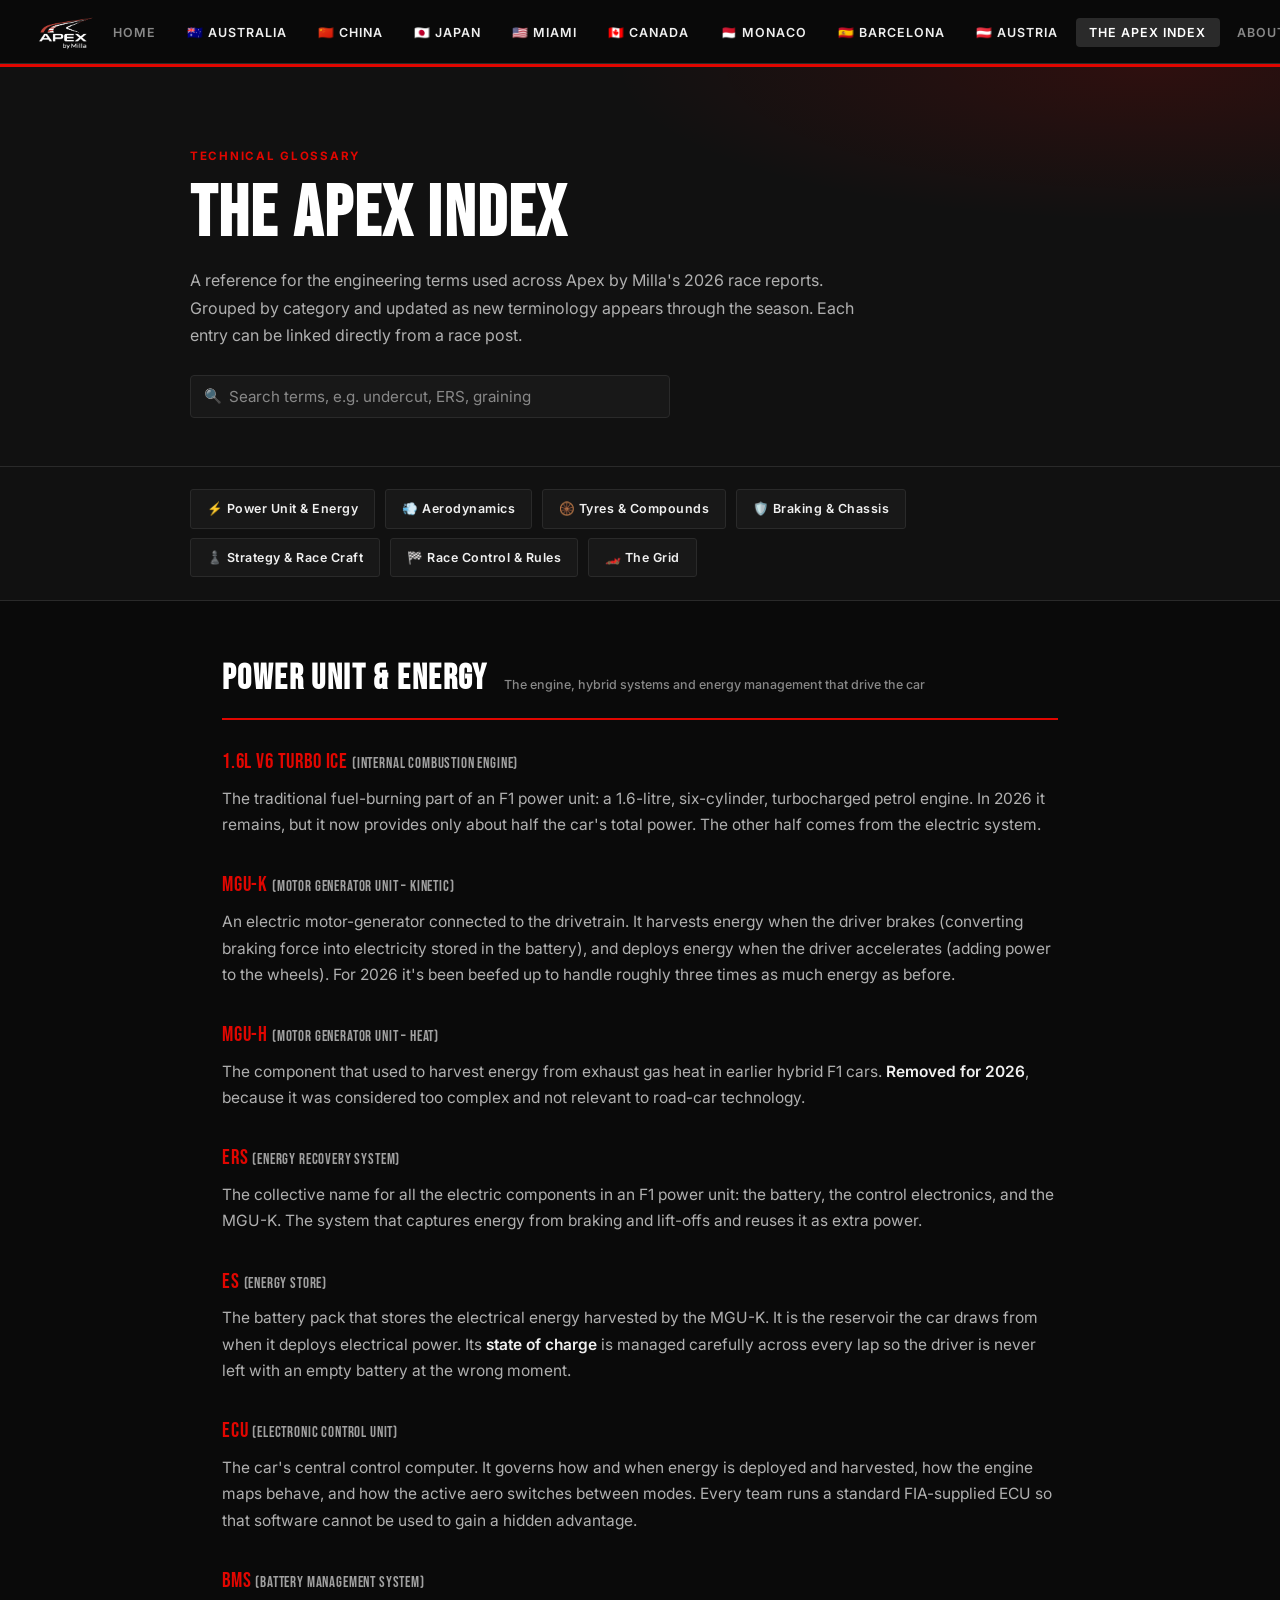
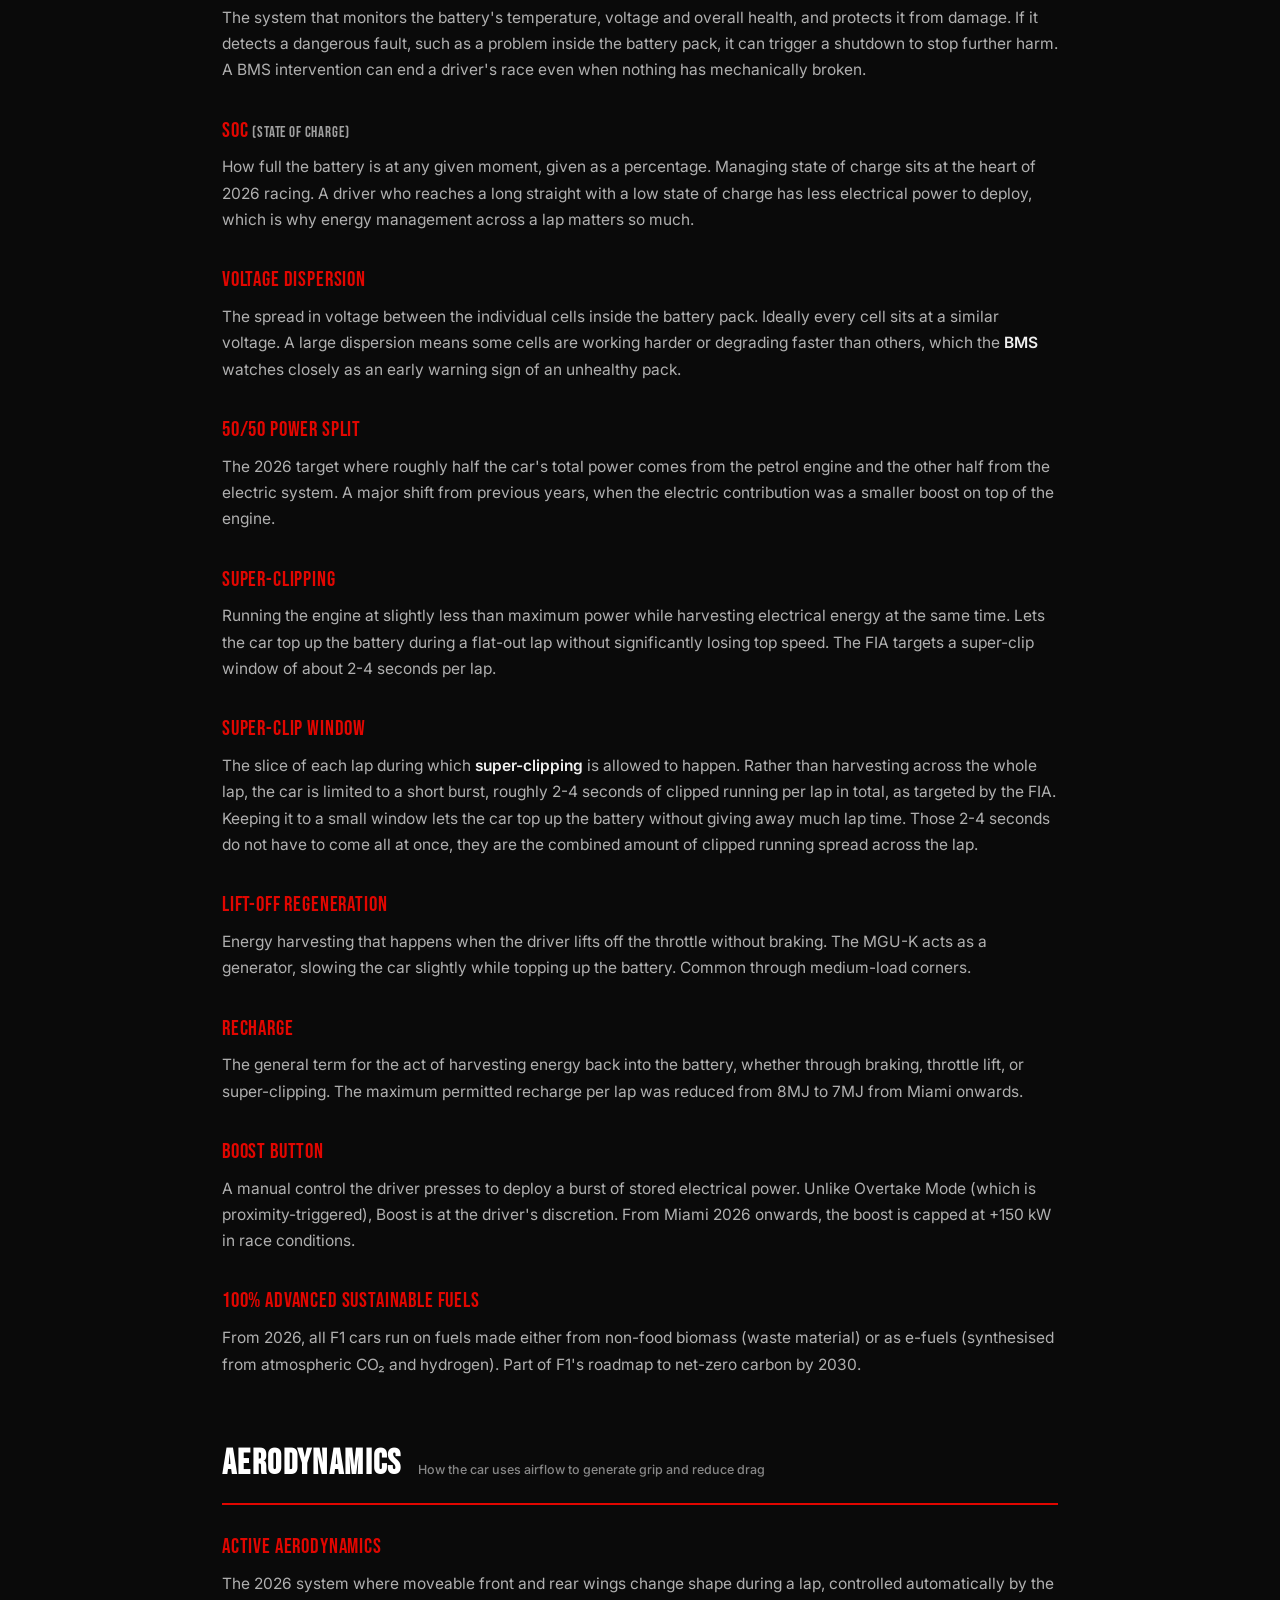
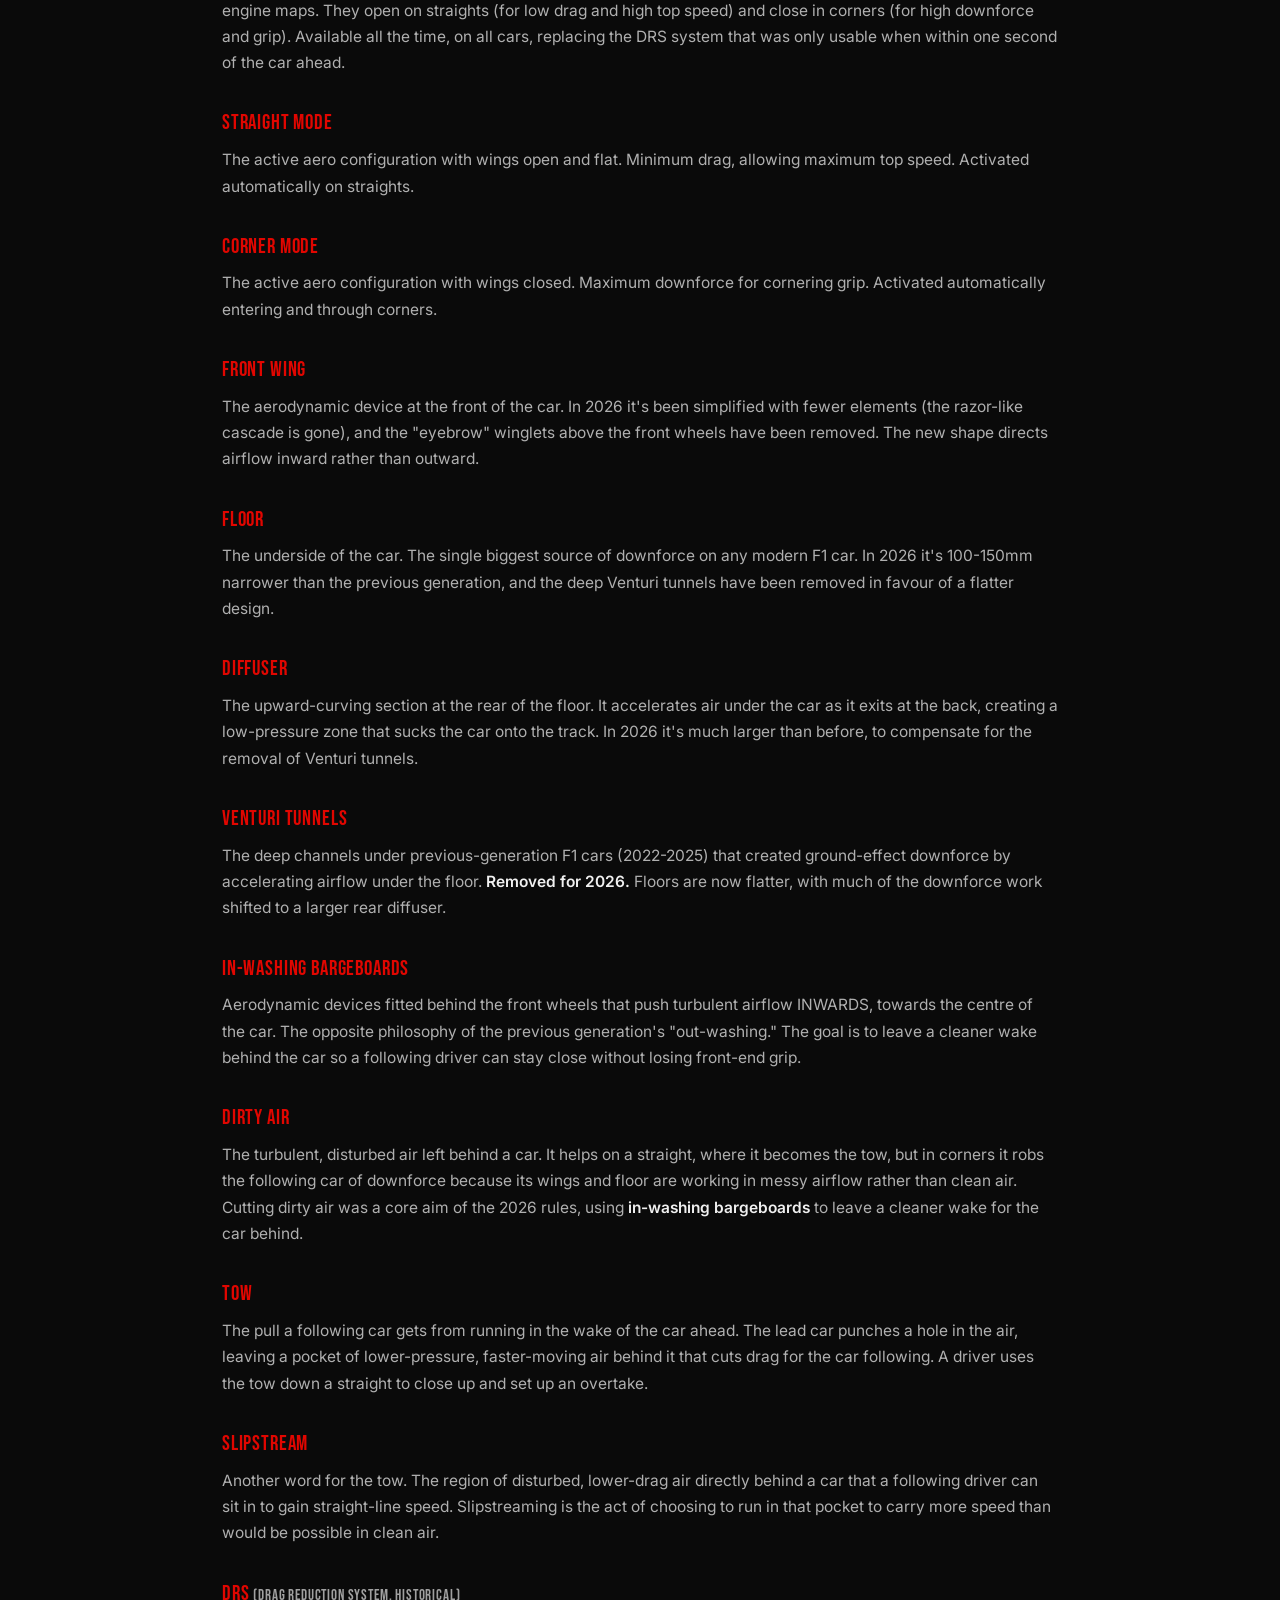
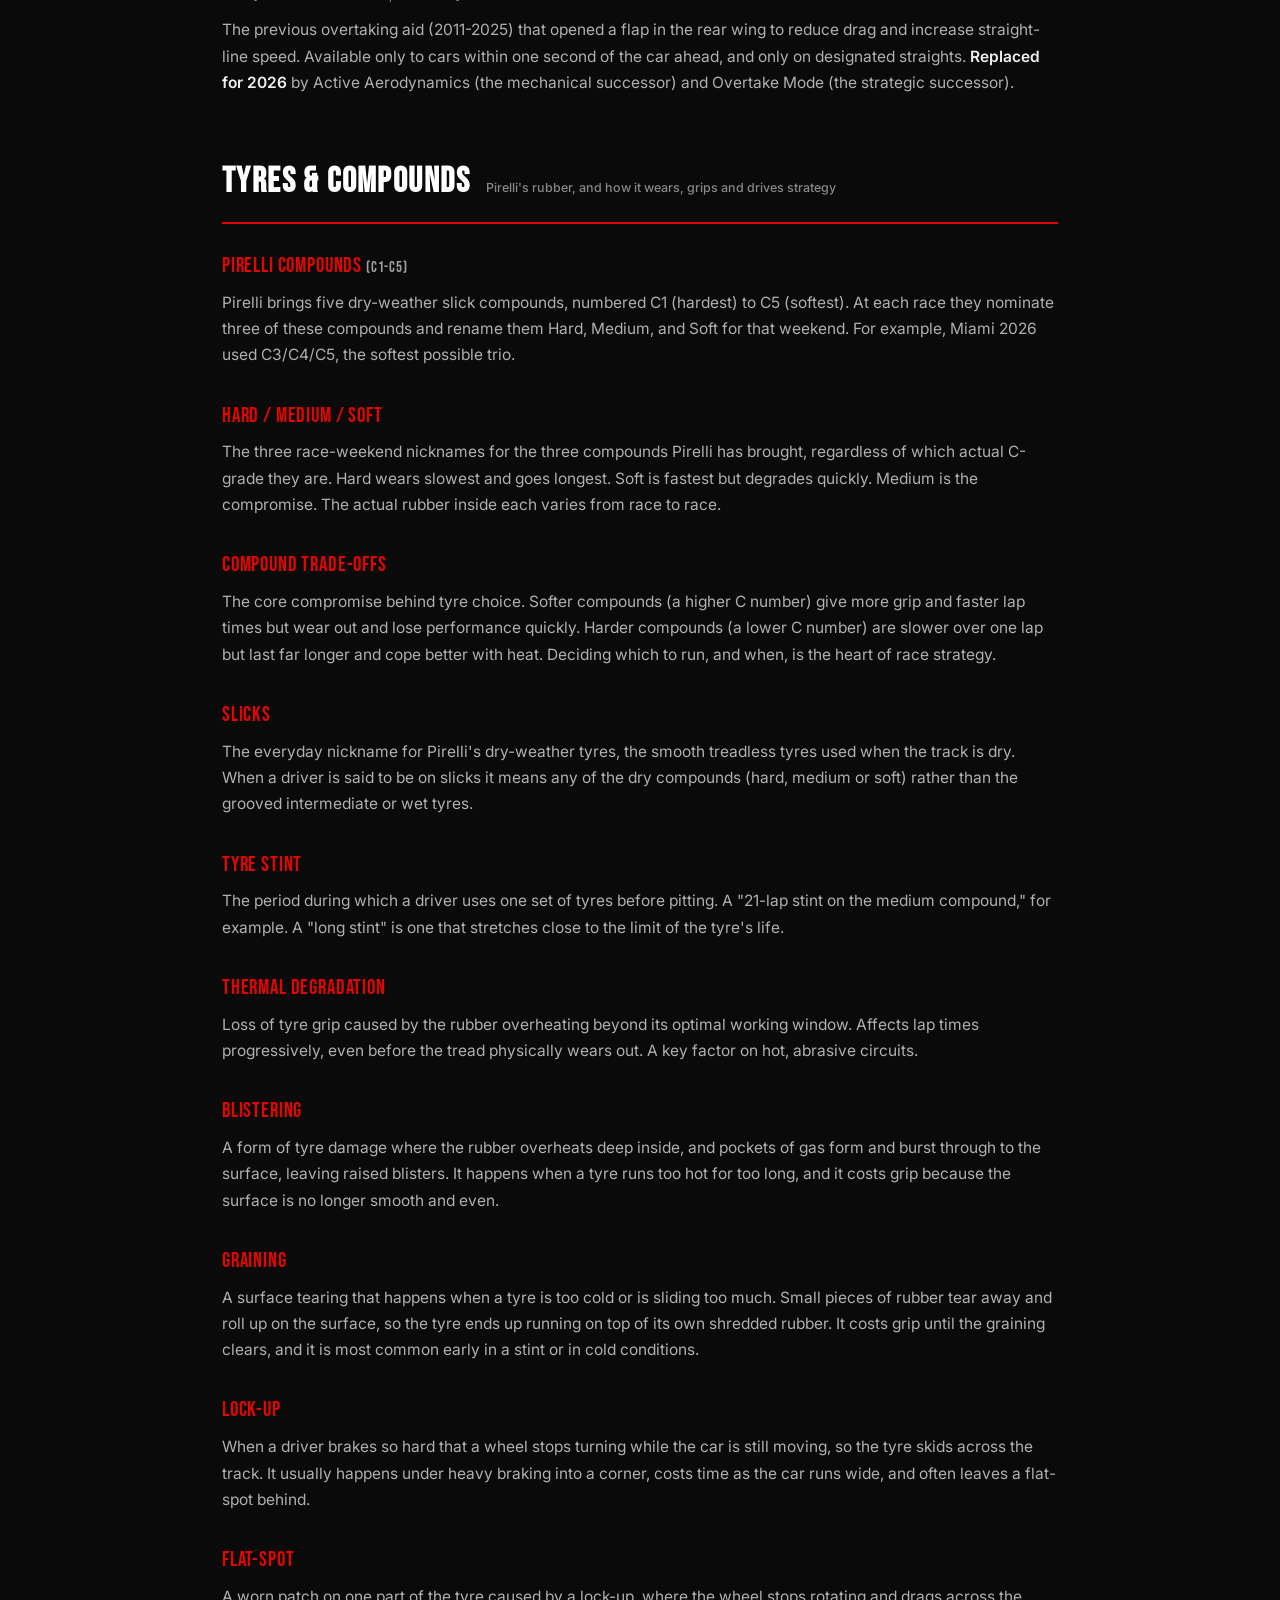
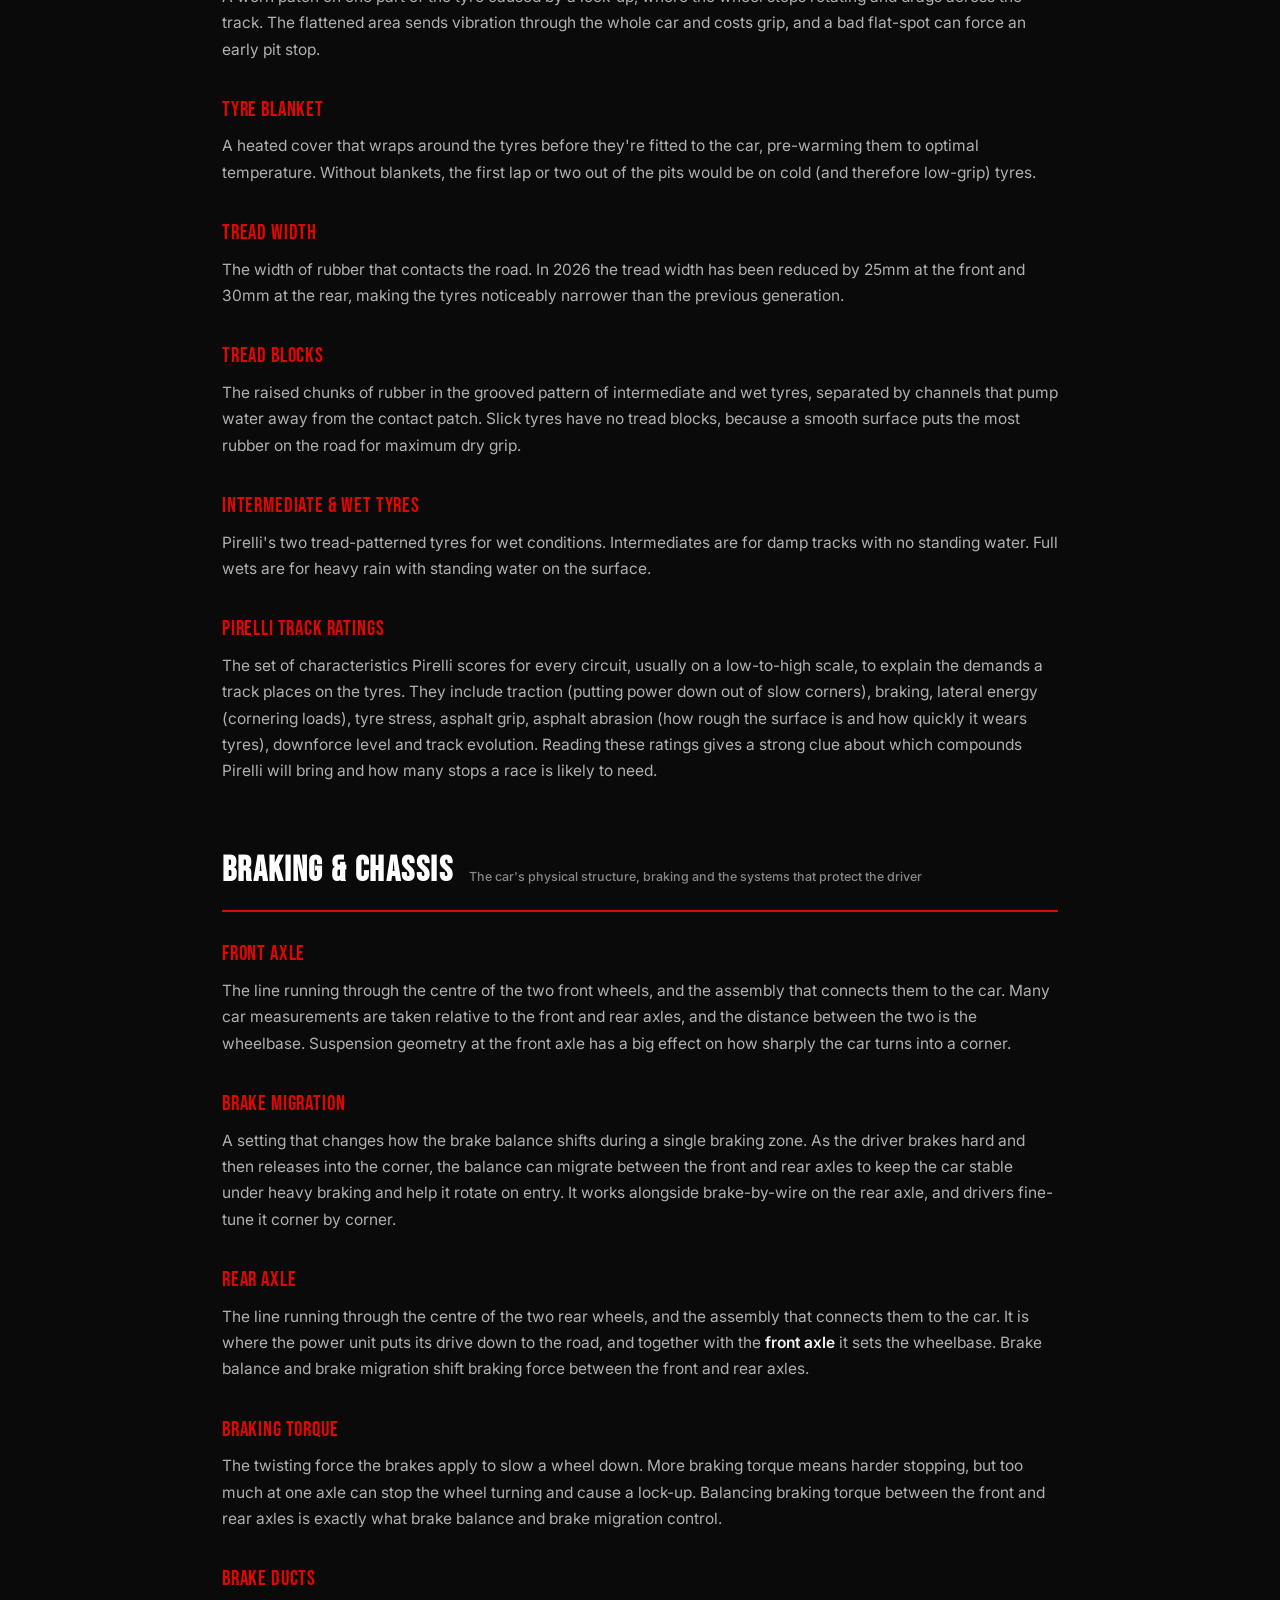
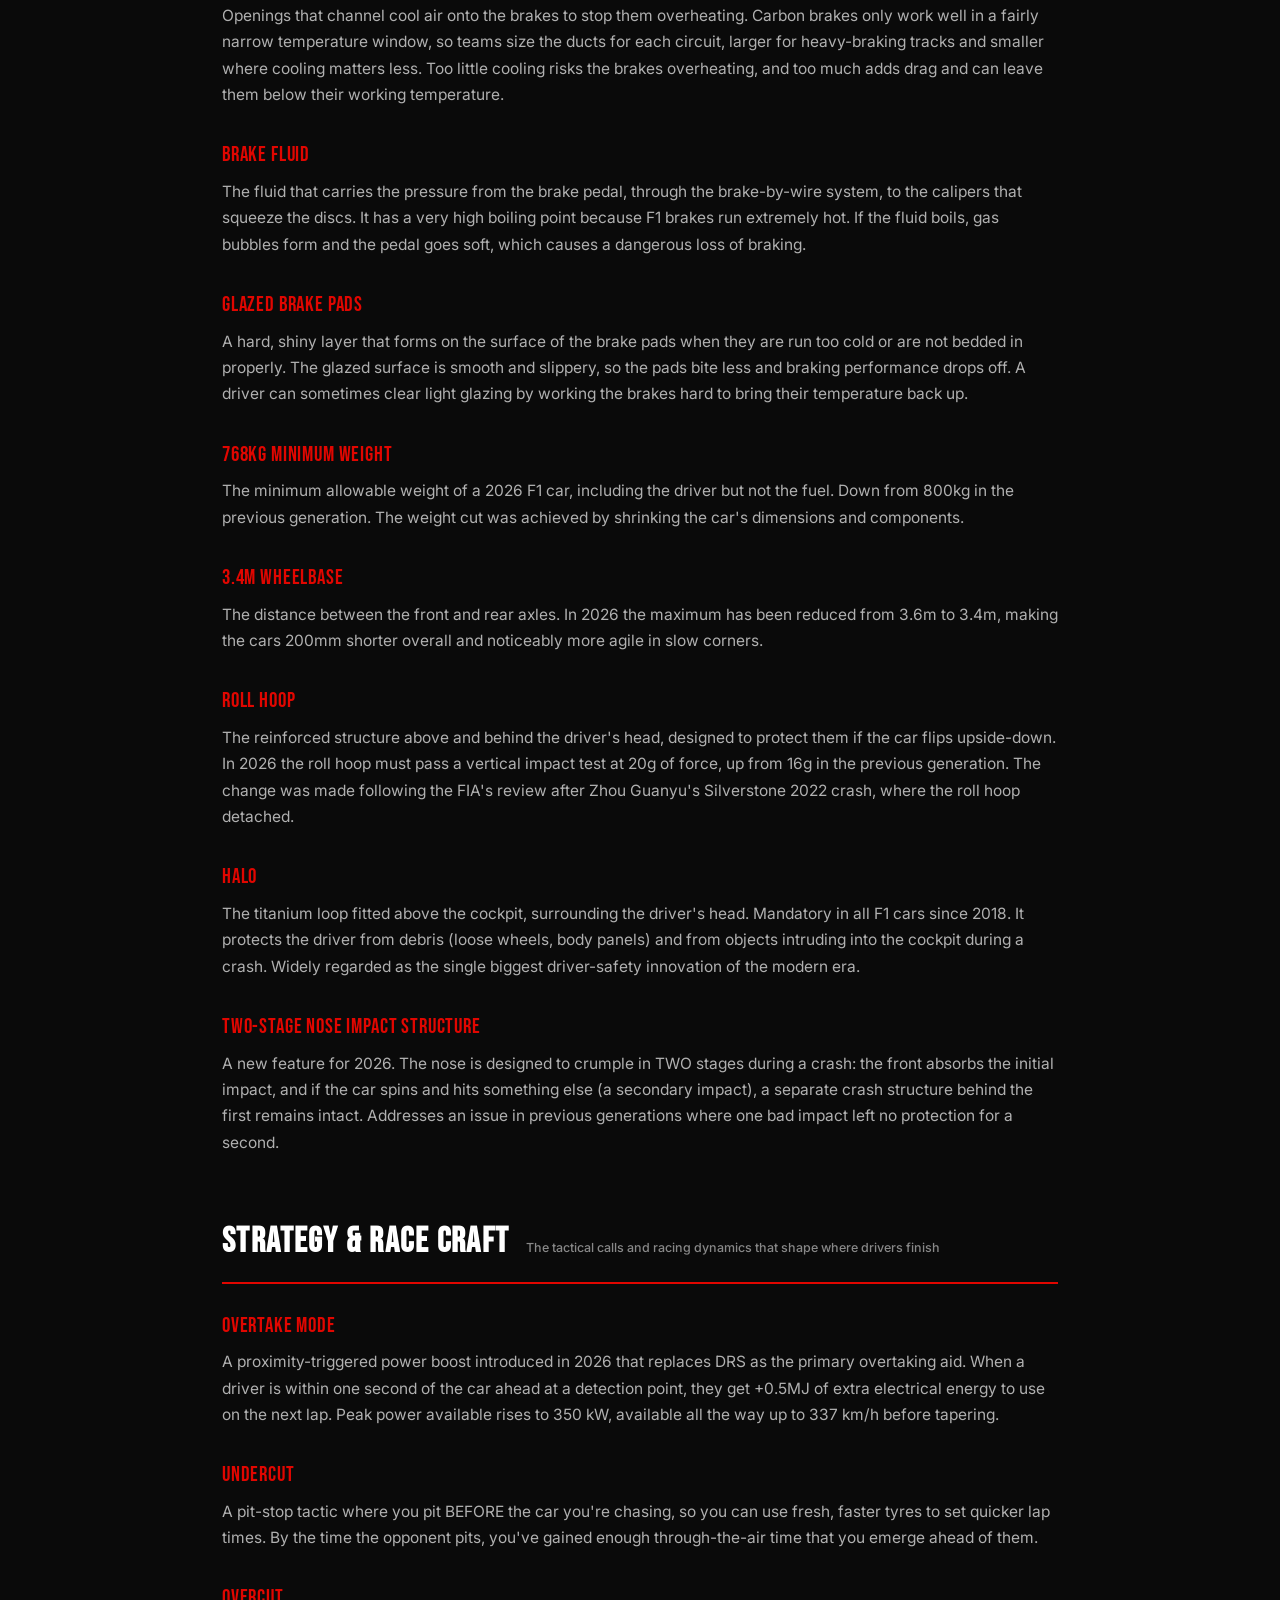
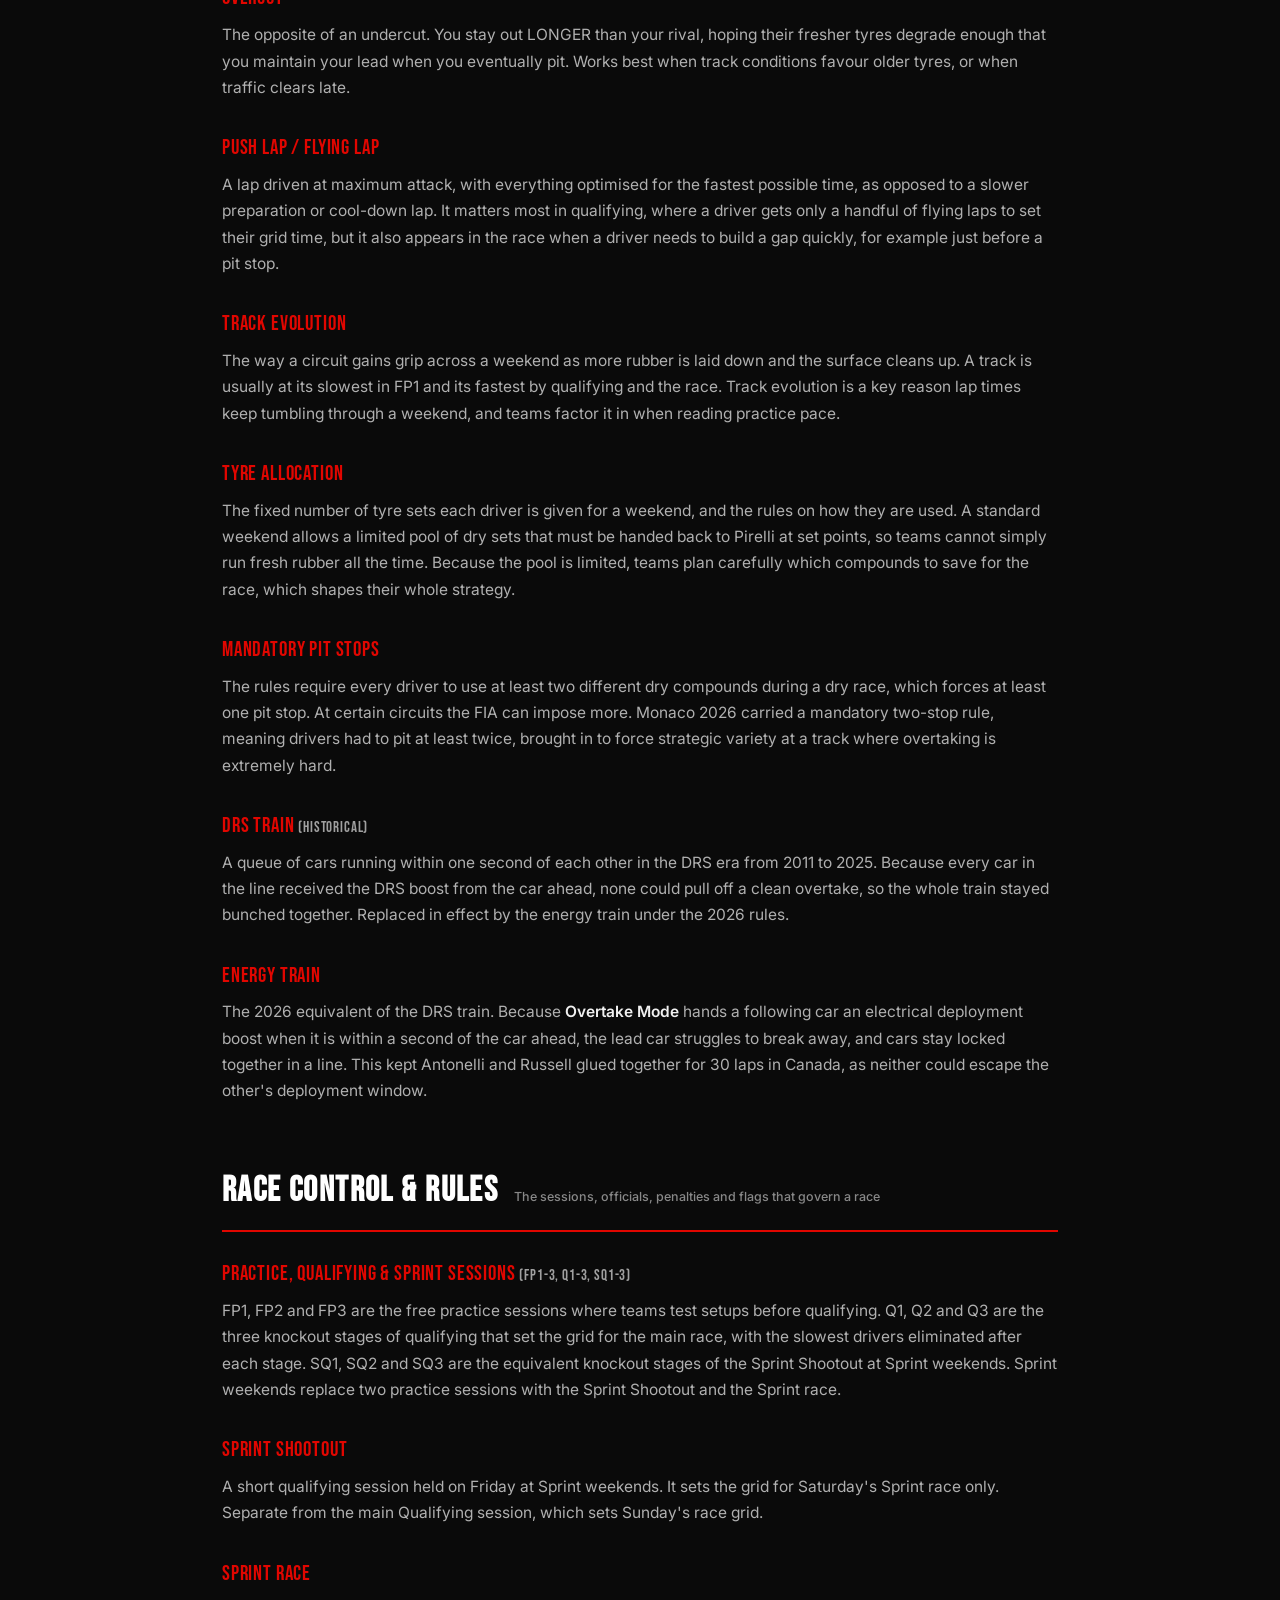
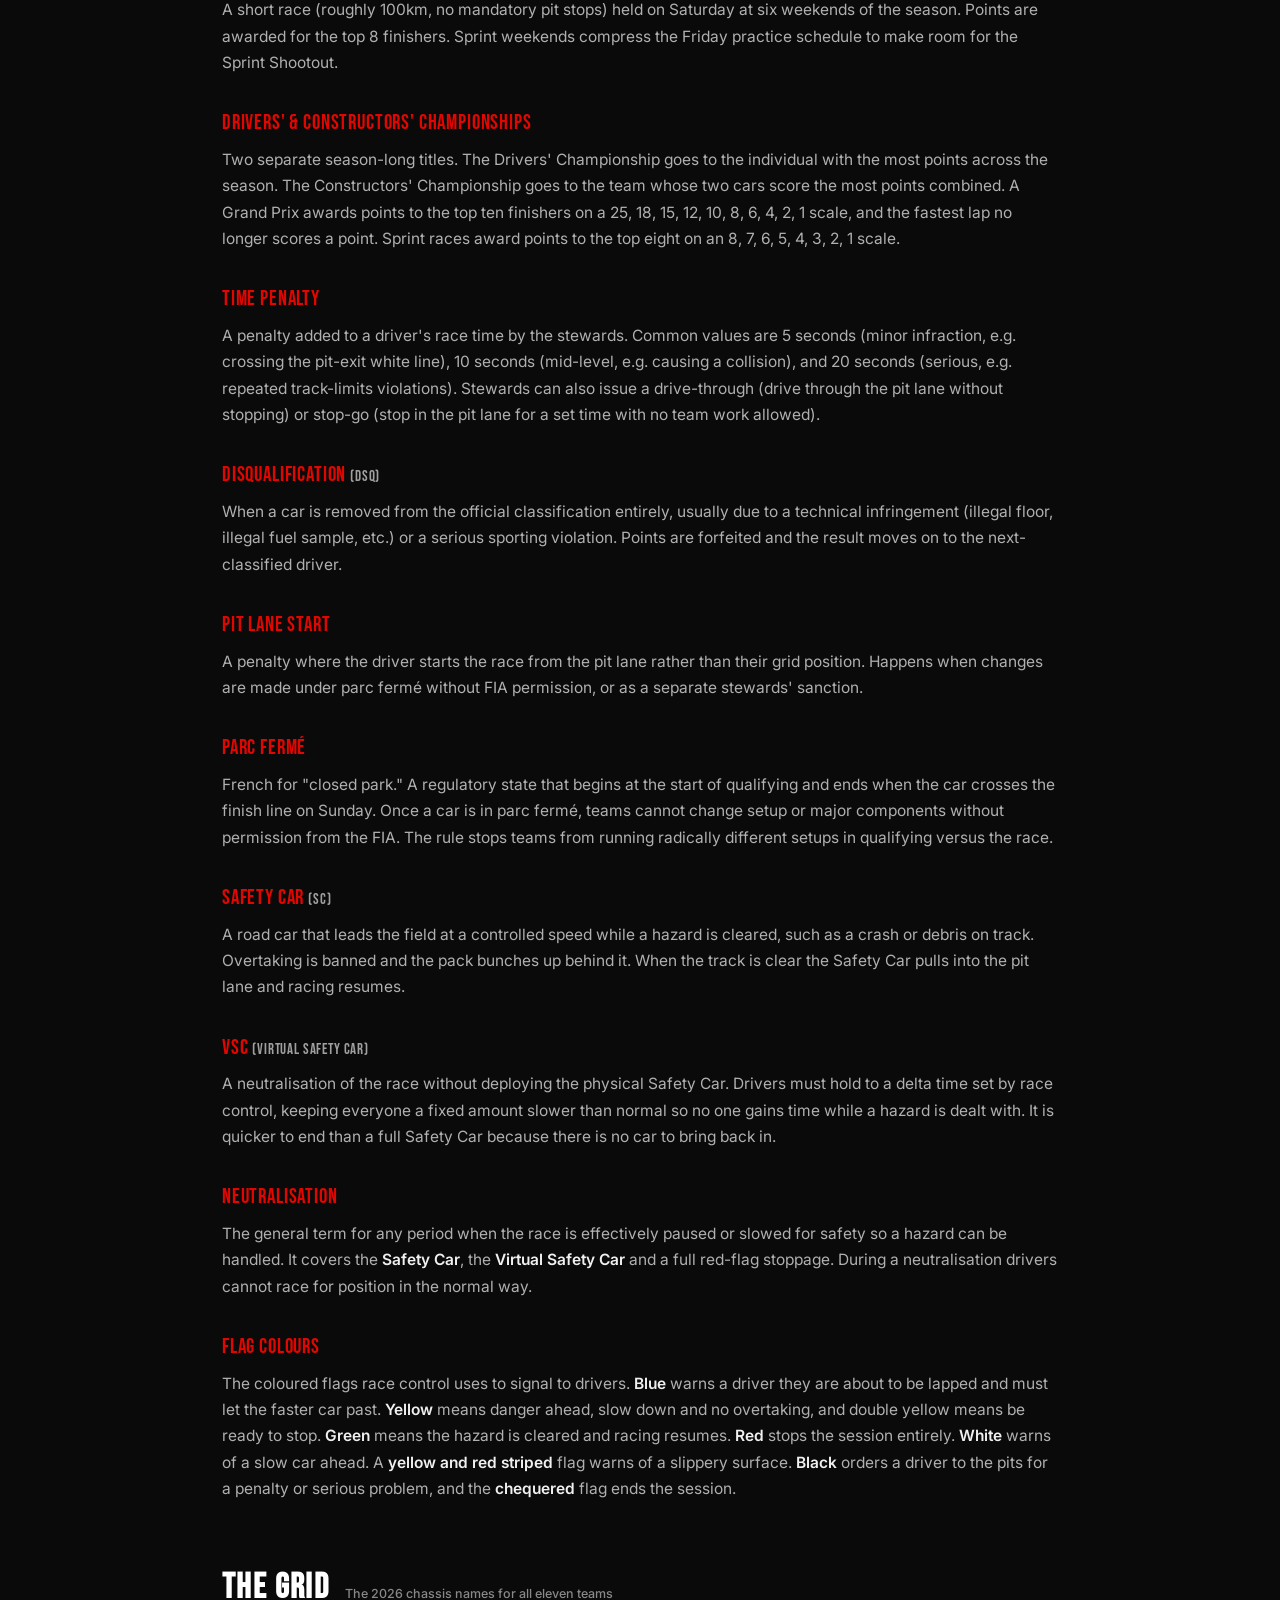
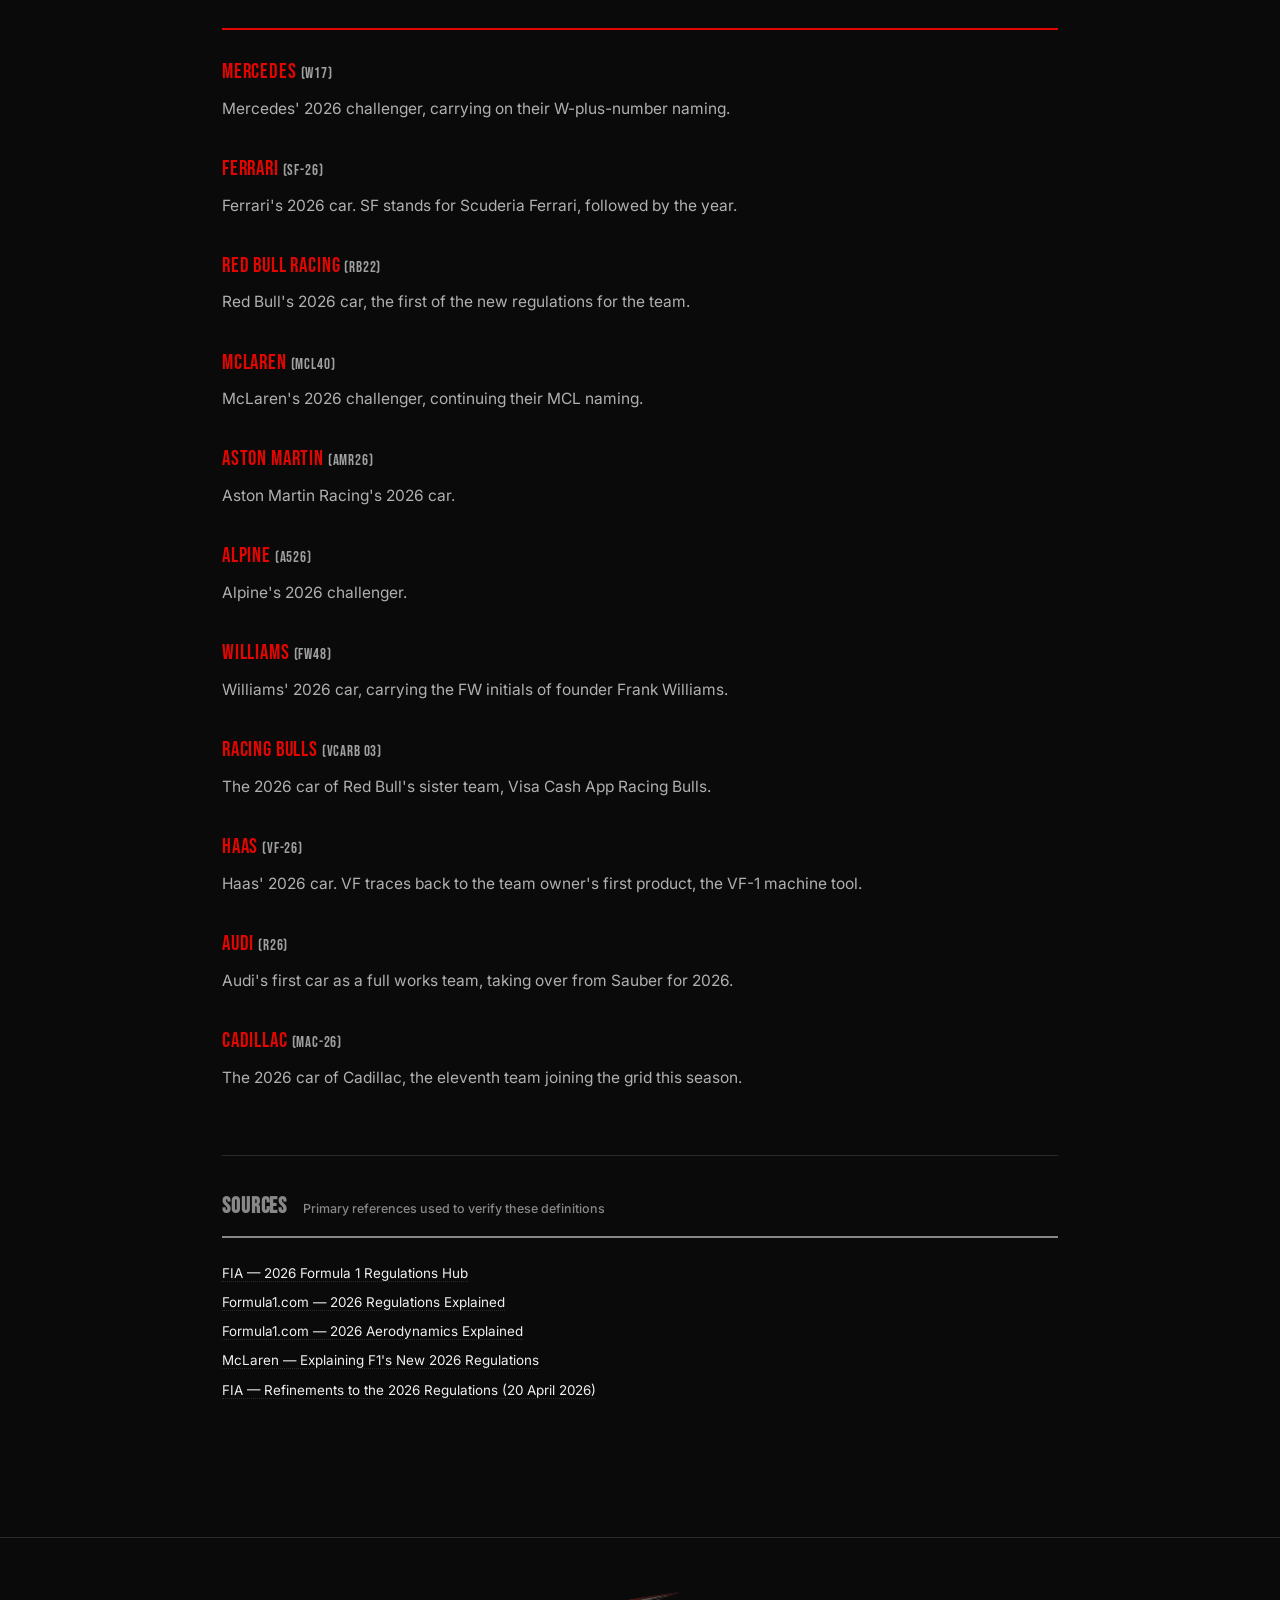
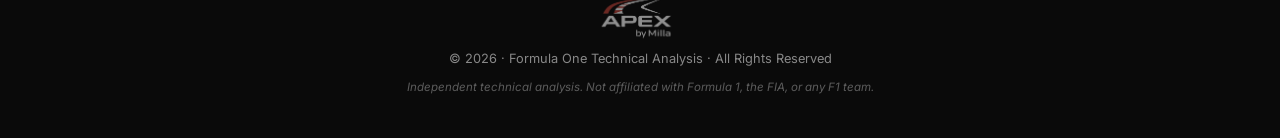
==== commit 1f5d82f0: "Fix Apex Index navbar race links" ====
--- a/apex-index.html
+++ b/apex-index.html
@@ -262,6 +262,10 @@
       <li><a href="races/china.html"     class="race-link">🇨🇳 China</a></li>
       <li><a href="races/japan.html"     class="race-link">🇯🇵 Japan</a></li>
       <li><a href="races/miami.html"     class="race-link">🇺🇸 Miami</a></li>
+      <li><a href="races/canada.html"    class="race-link">🇨🇦 Canada</a></li>
+      <li><a href="races/monaco.html"    class="race-link">🇲🇨 Monaco</a></li>
+      <li><a href="races/barcelona.html" class="race-link">🇪🇸 Barcelona</a></li>
+      <li><a href="races/austria.html"   class="race-link">🇦🇹 Austria</a></li>
       <li><a href="apex-index.html" class="active">The Apex Index</a></li>
       <li><a href="index.html#about">About</a></li>
     </ul>
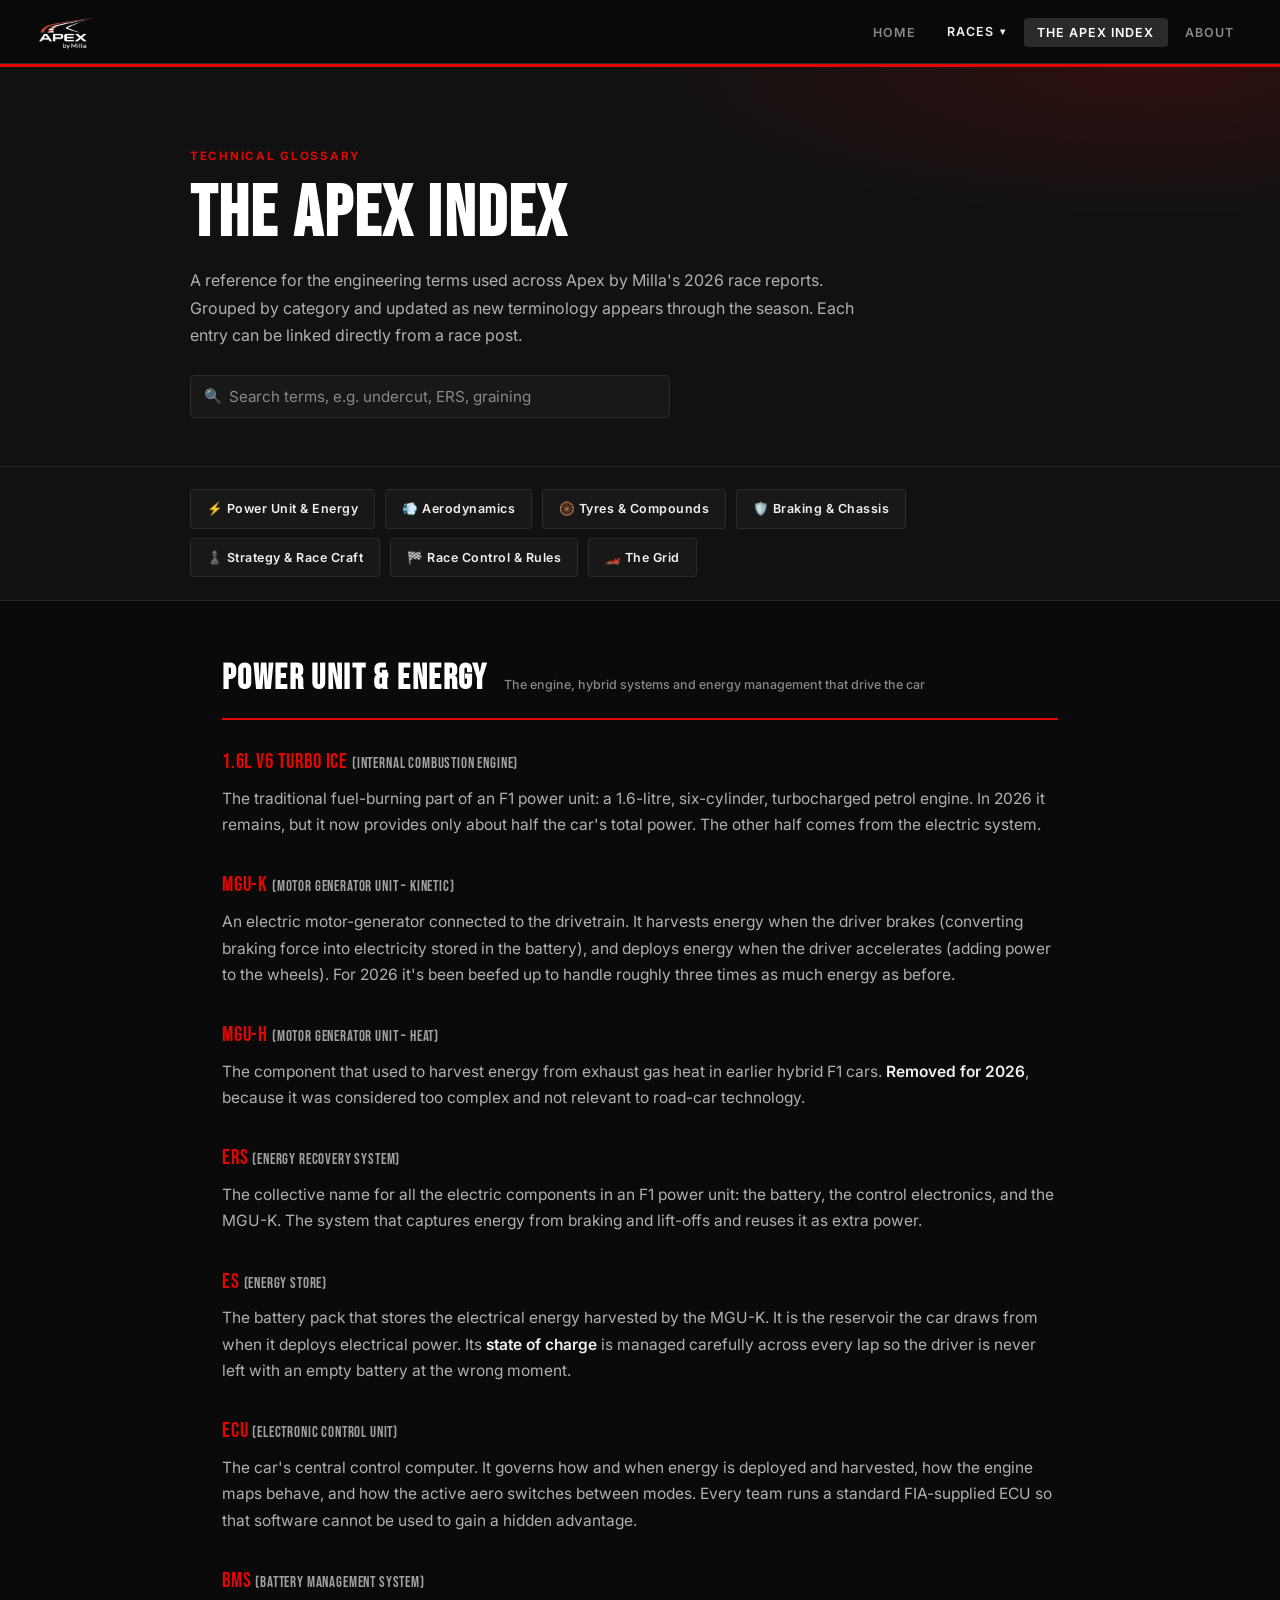
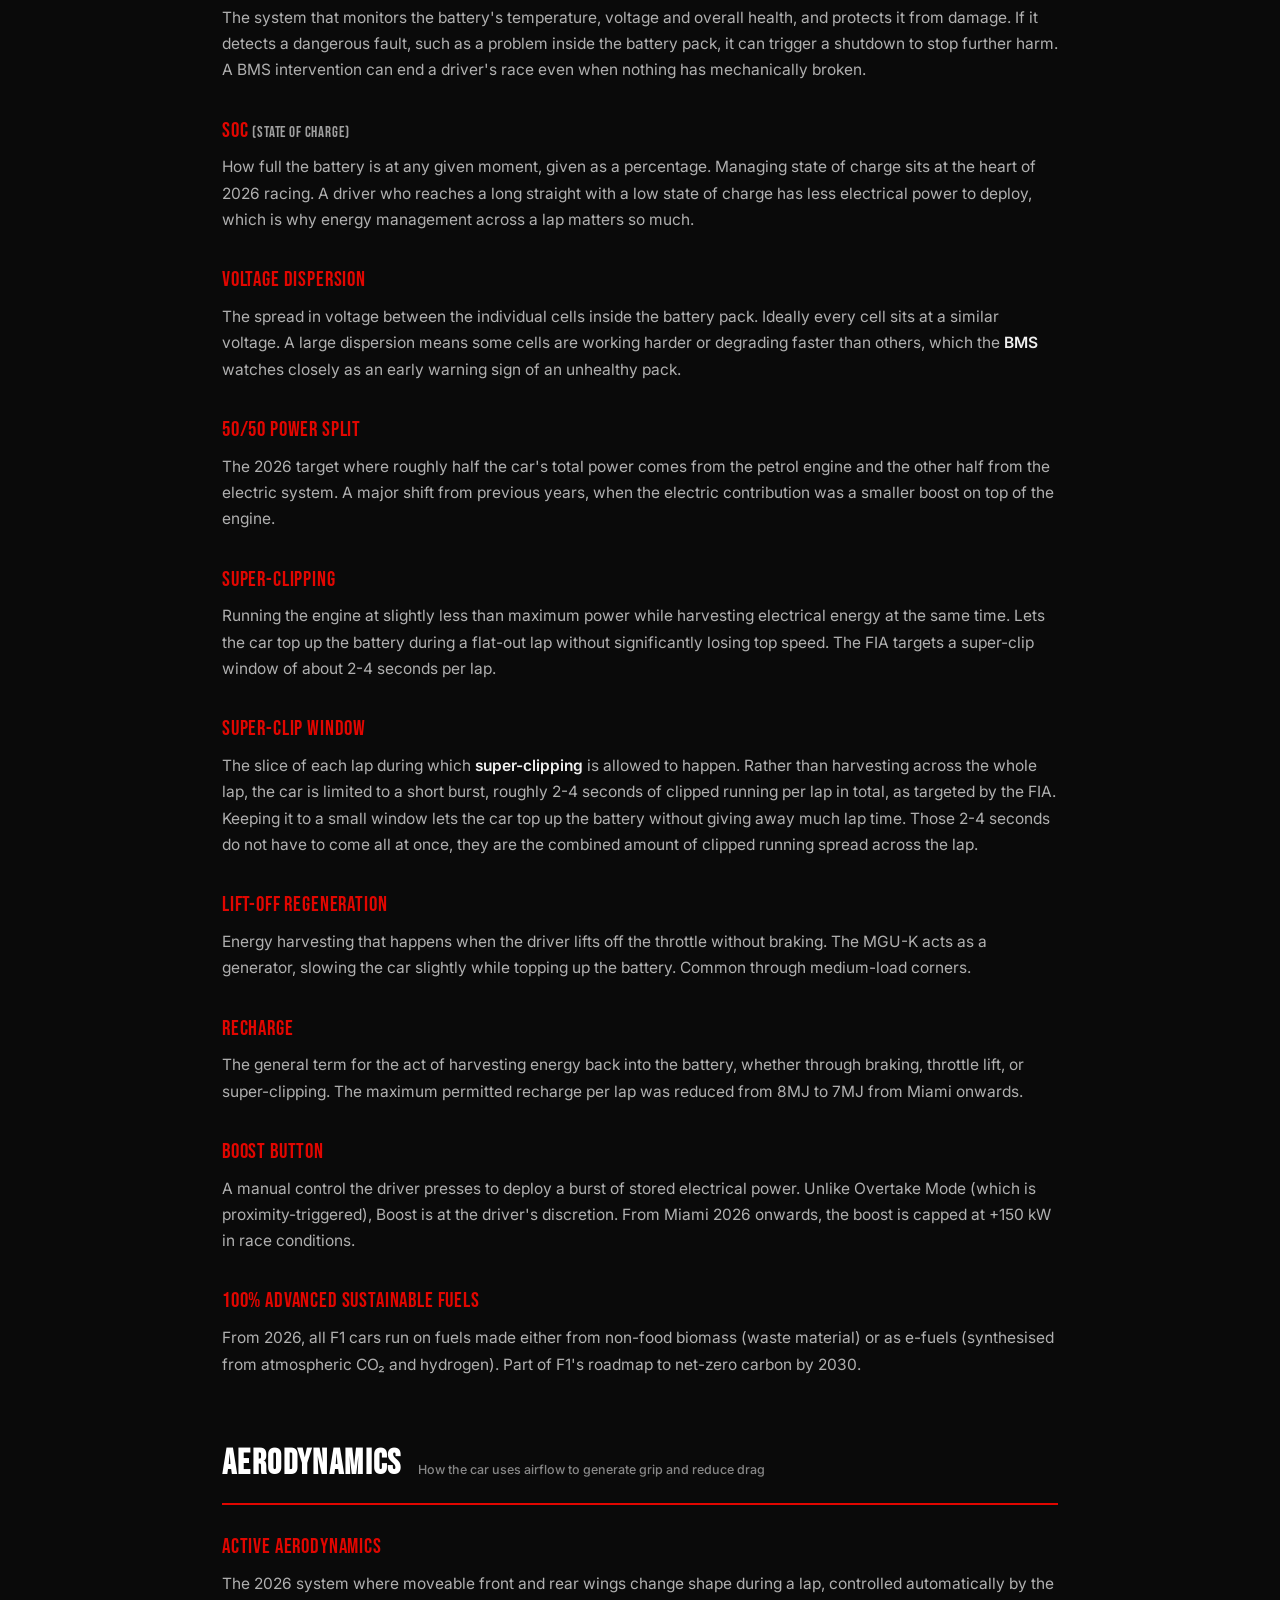
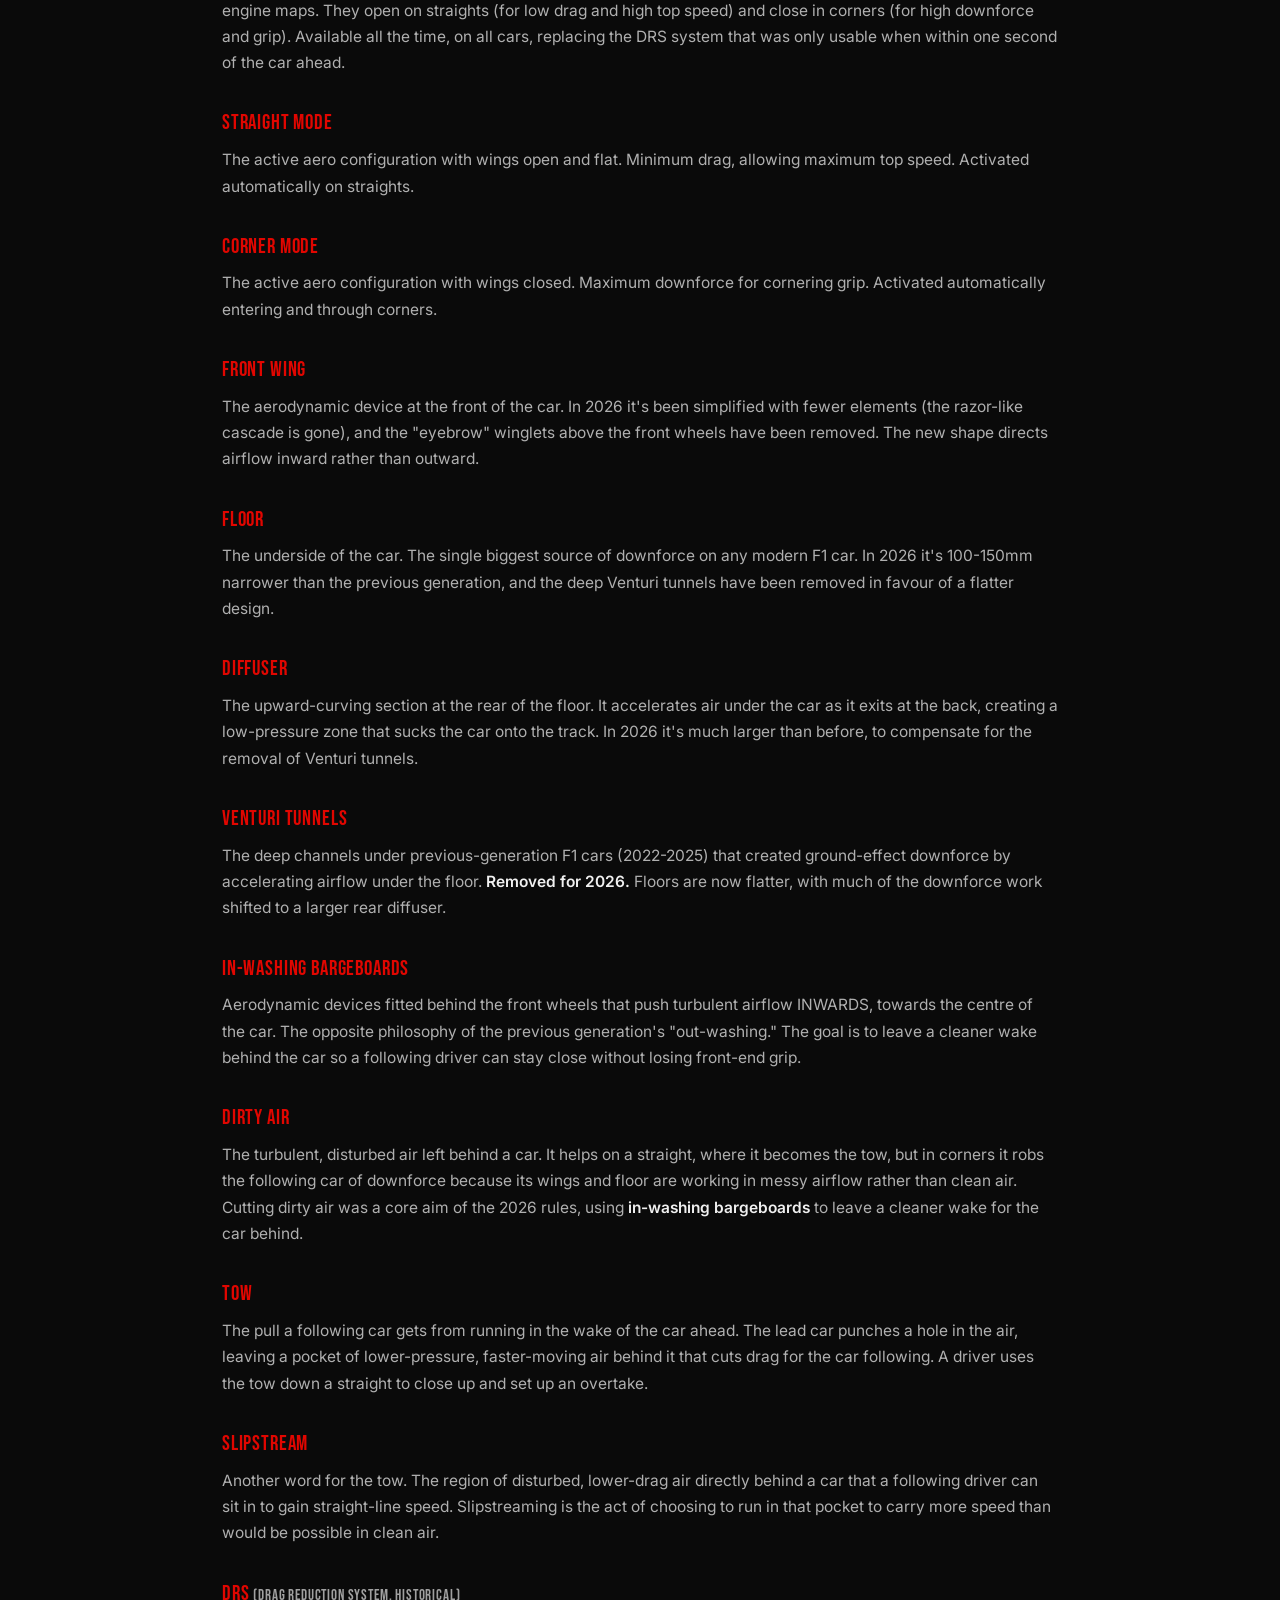
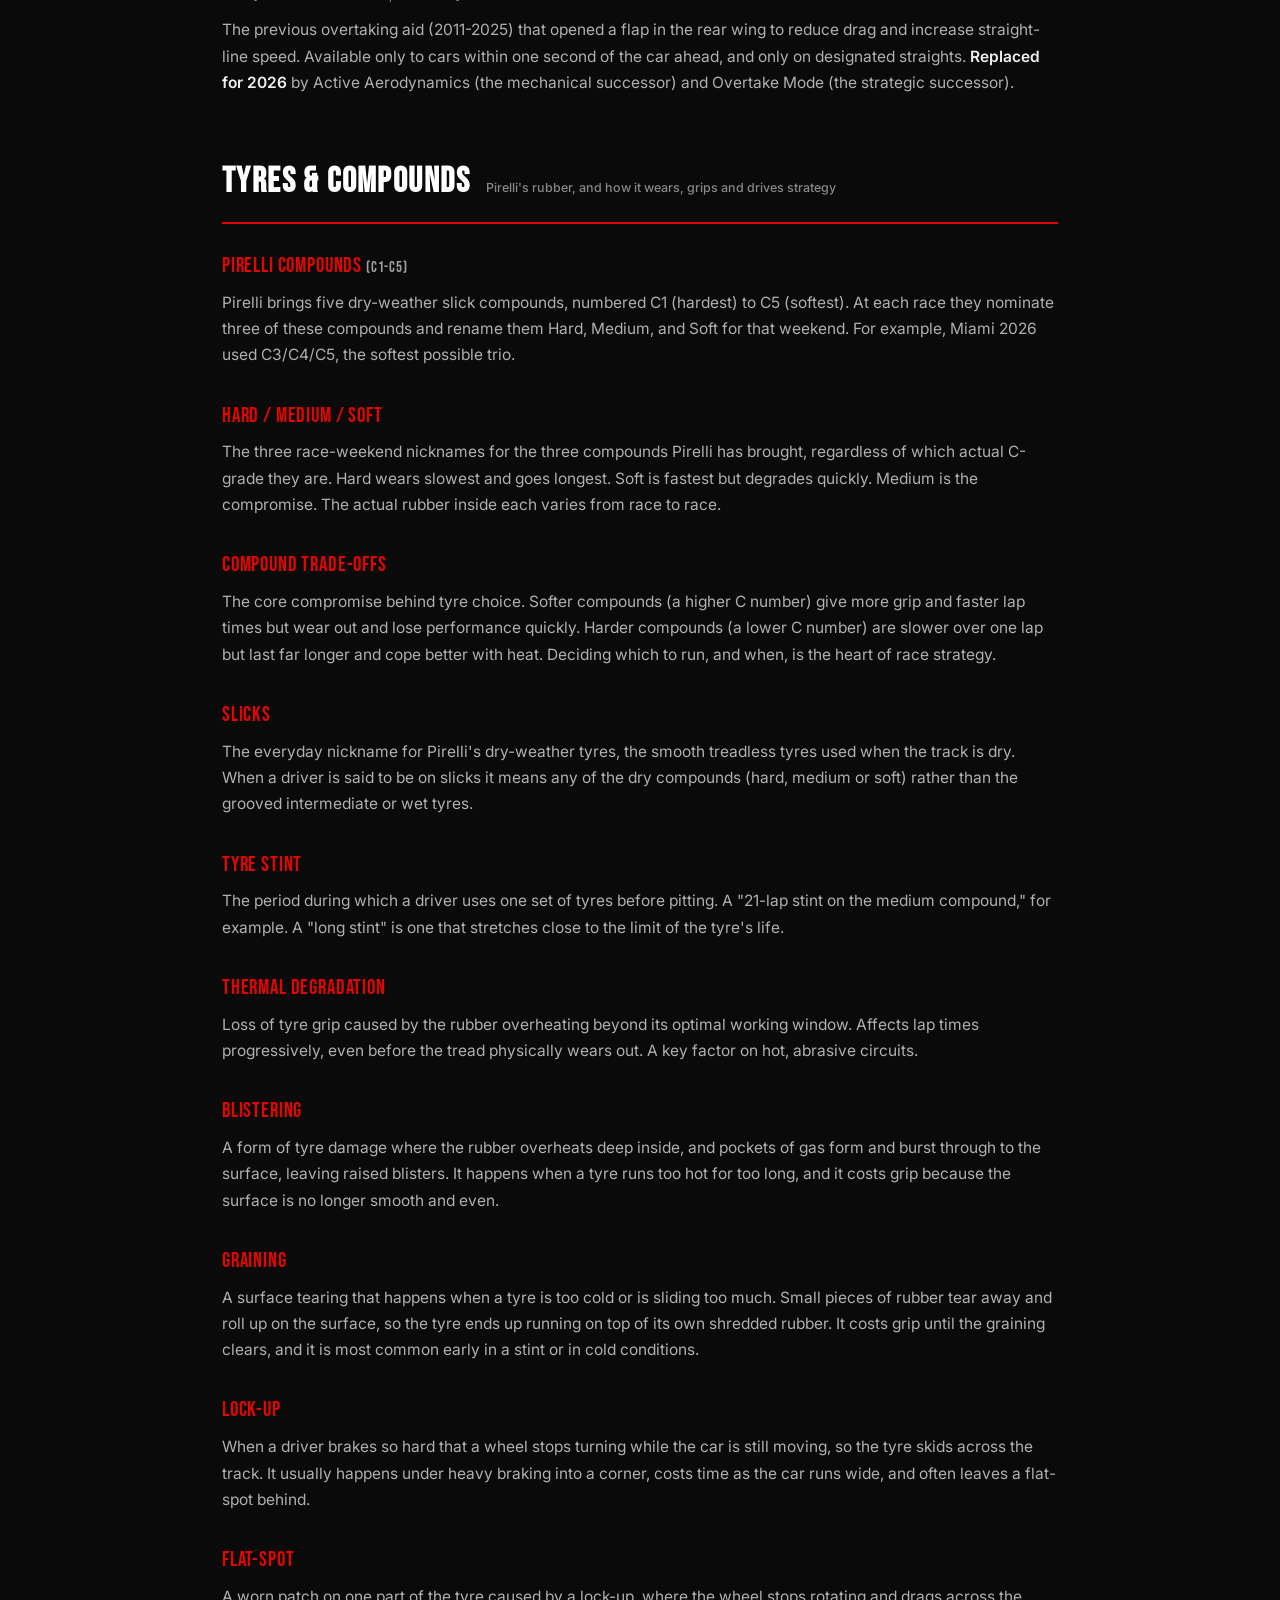
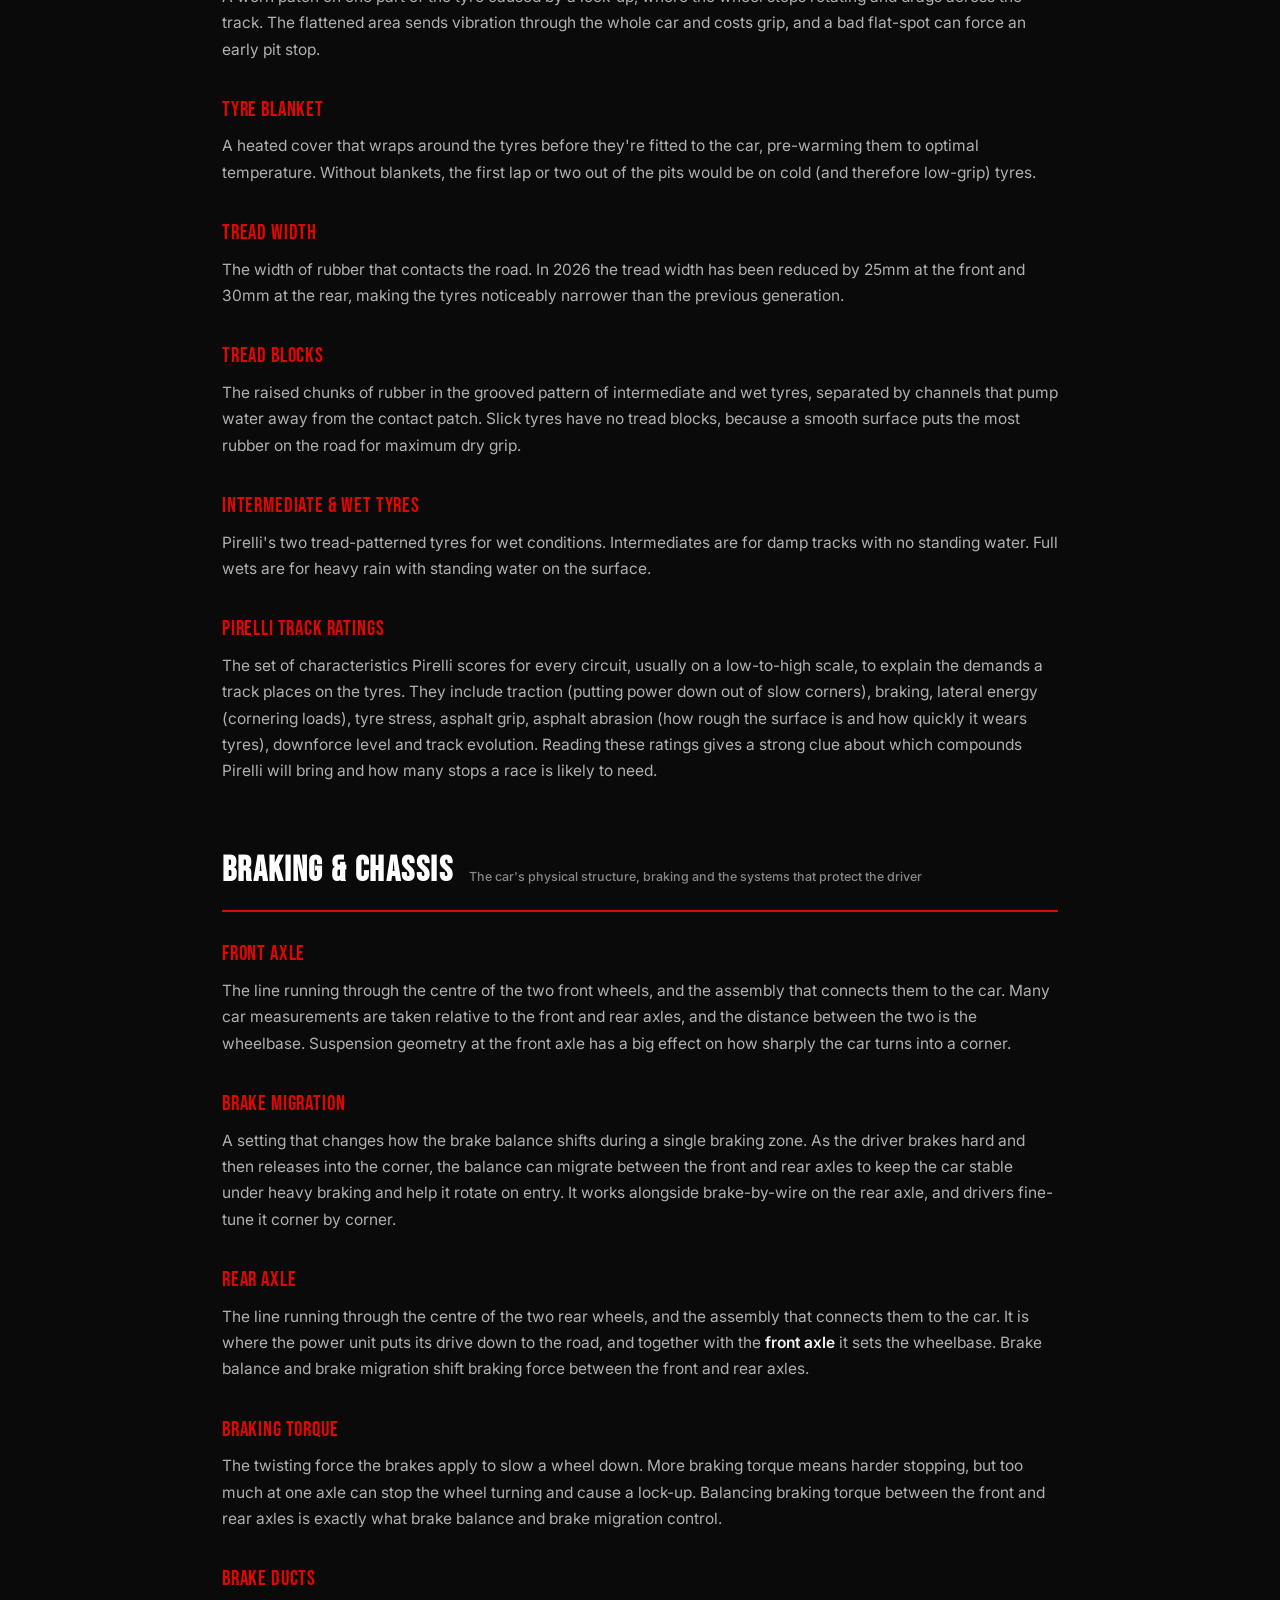
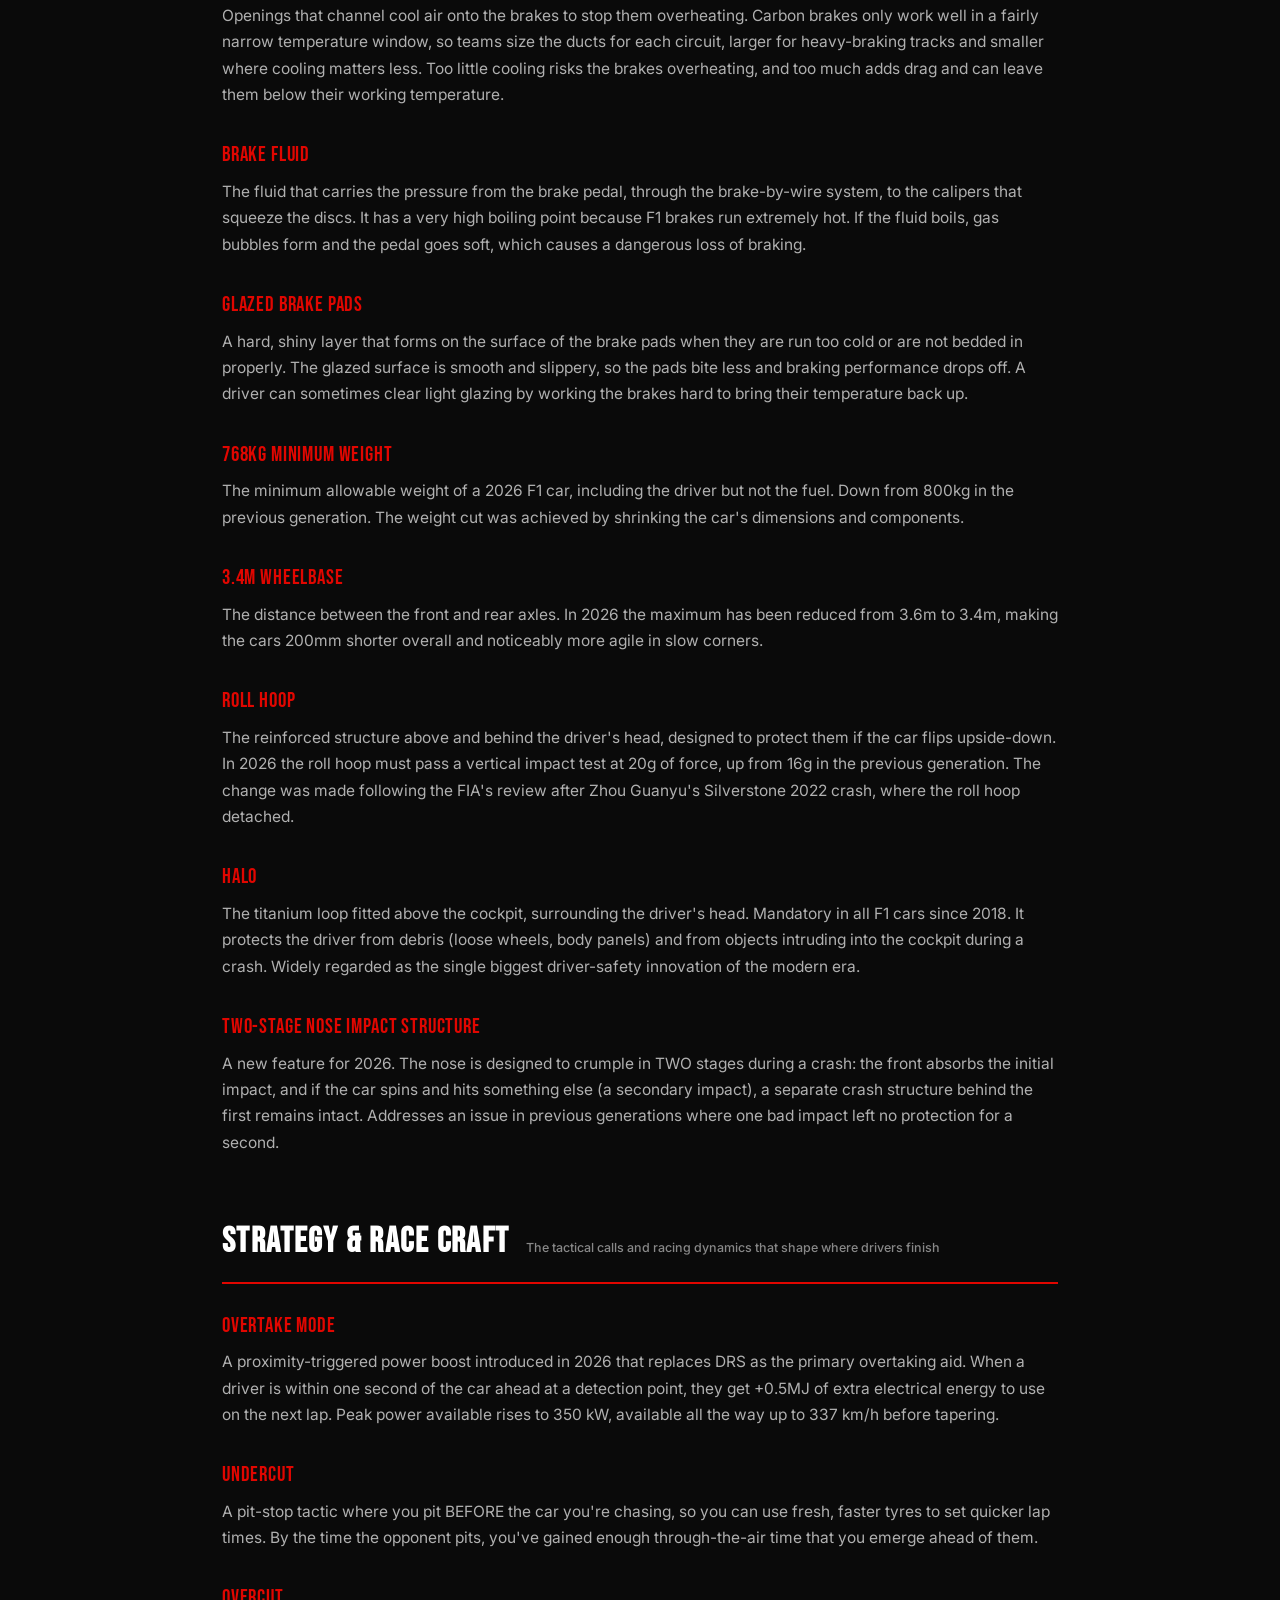
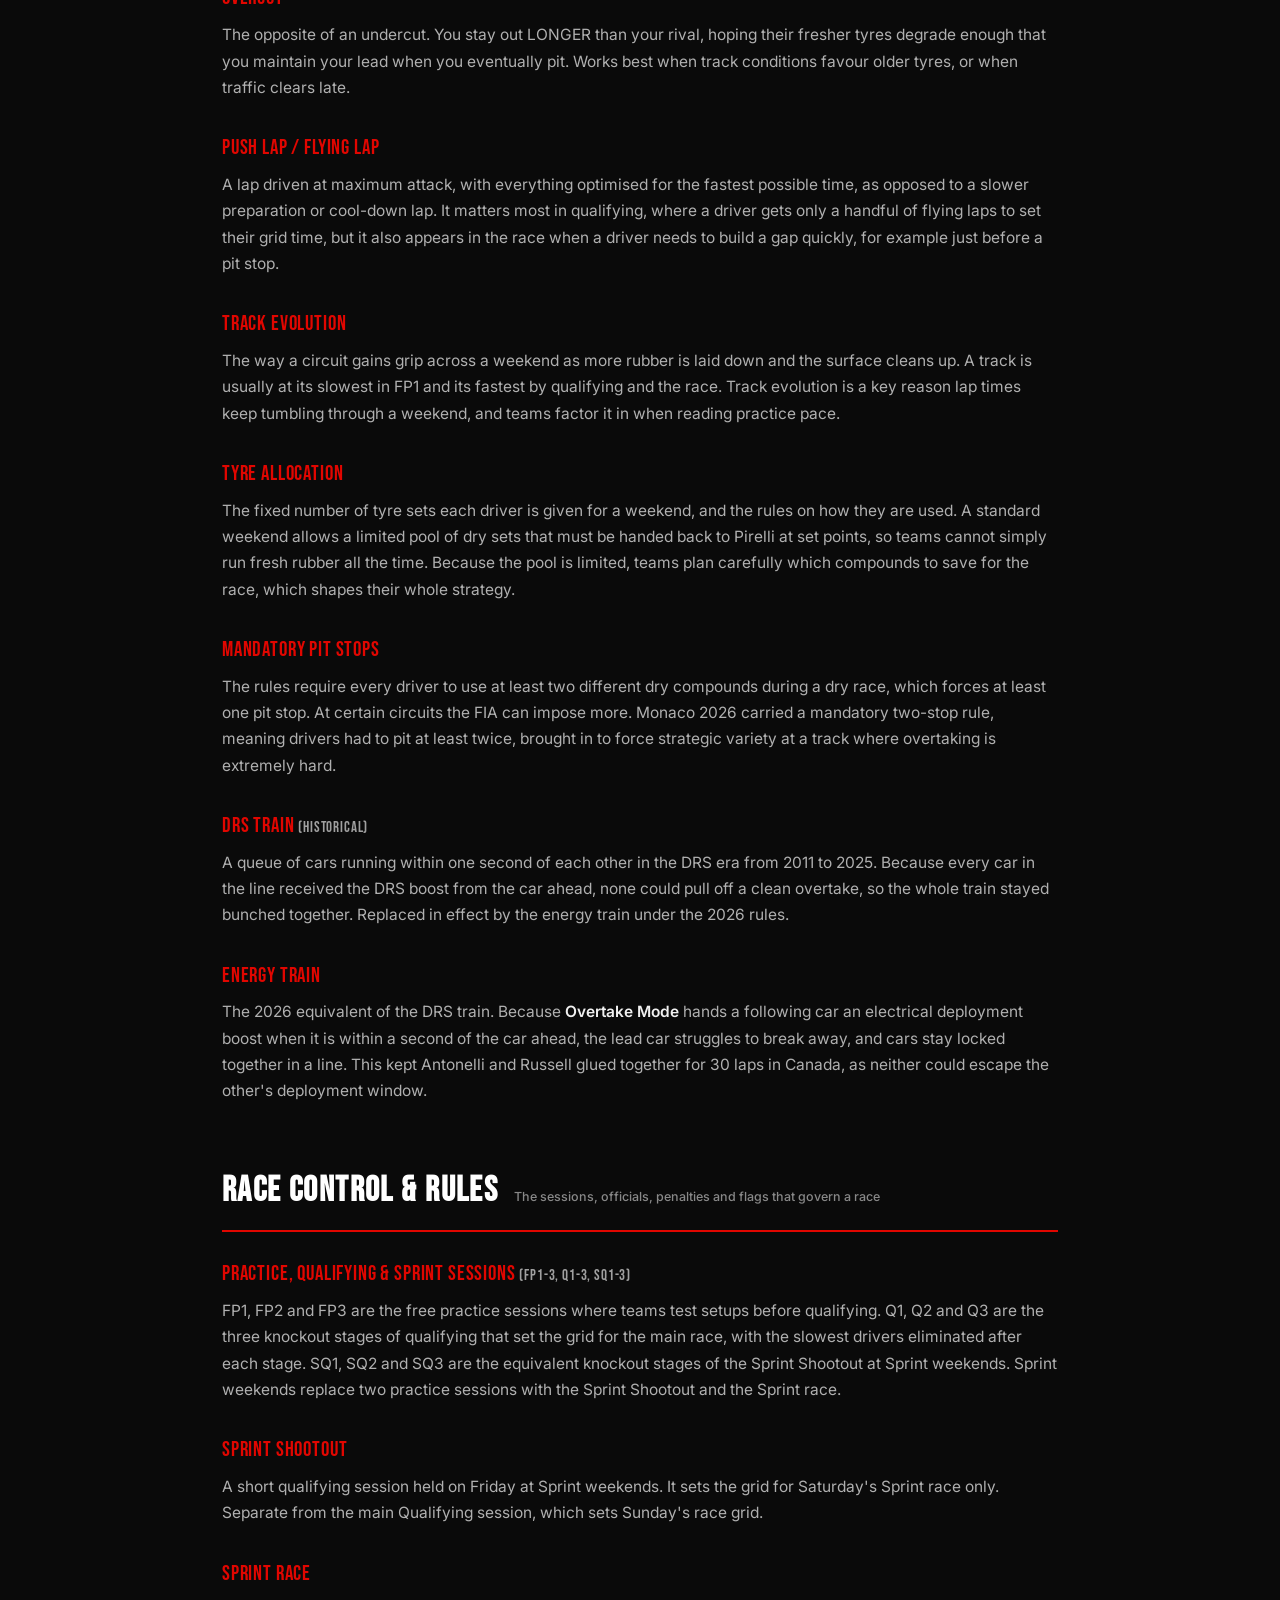
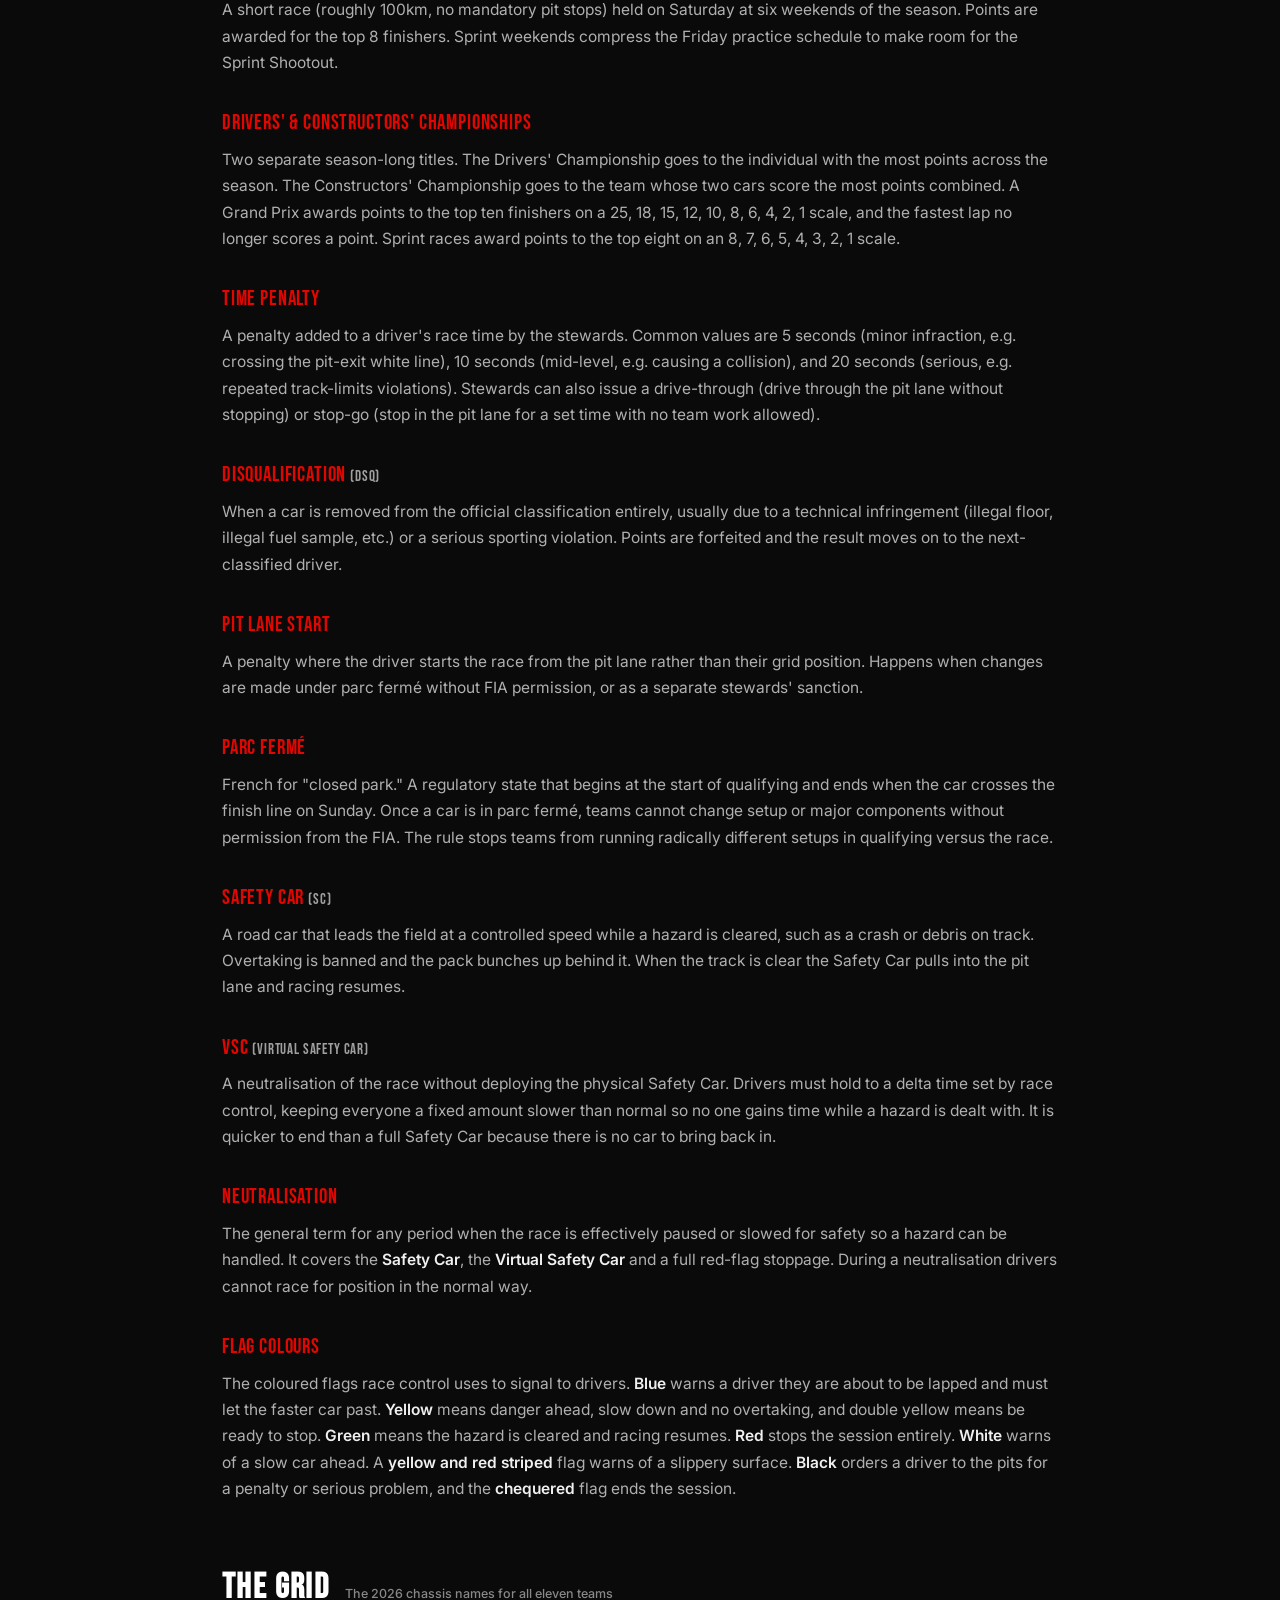
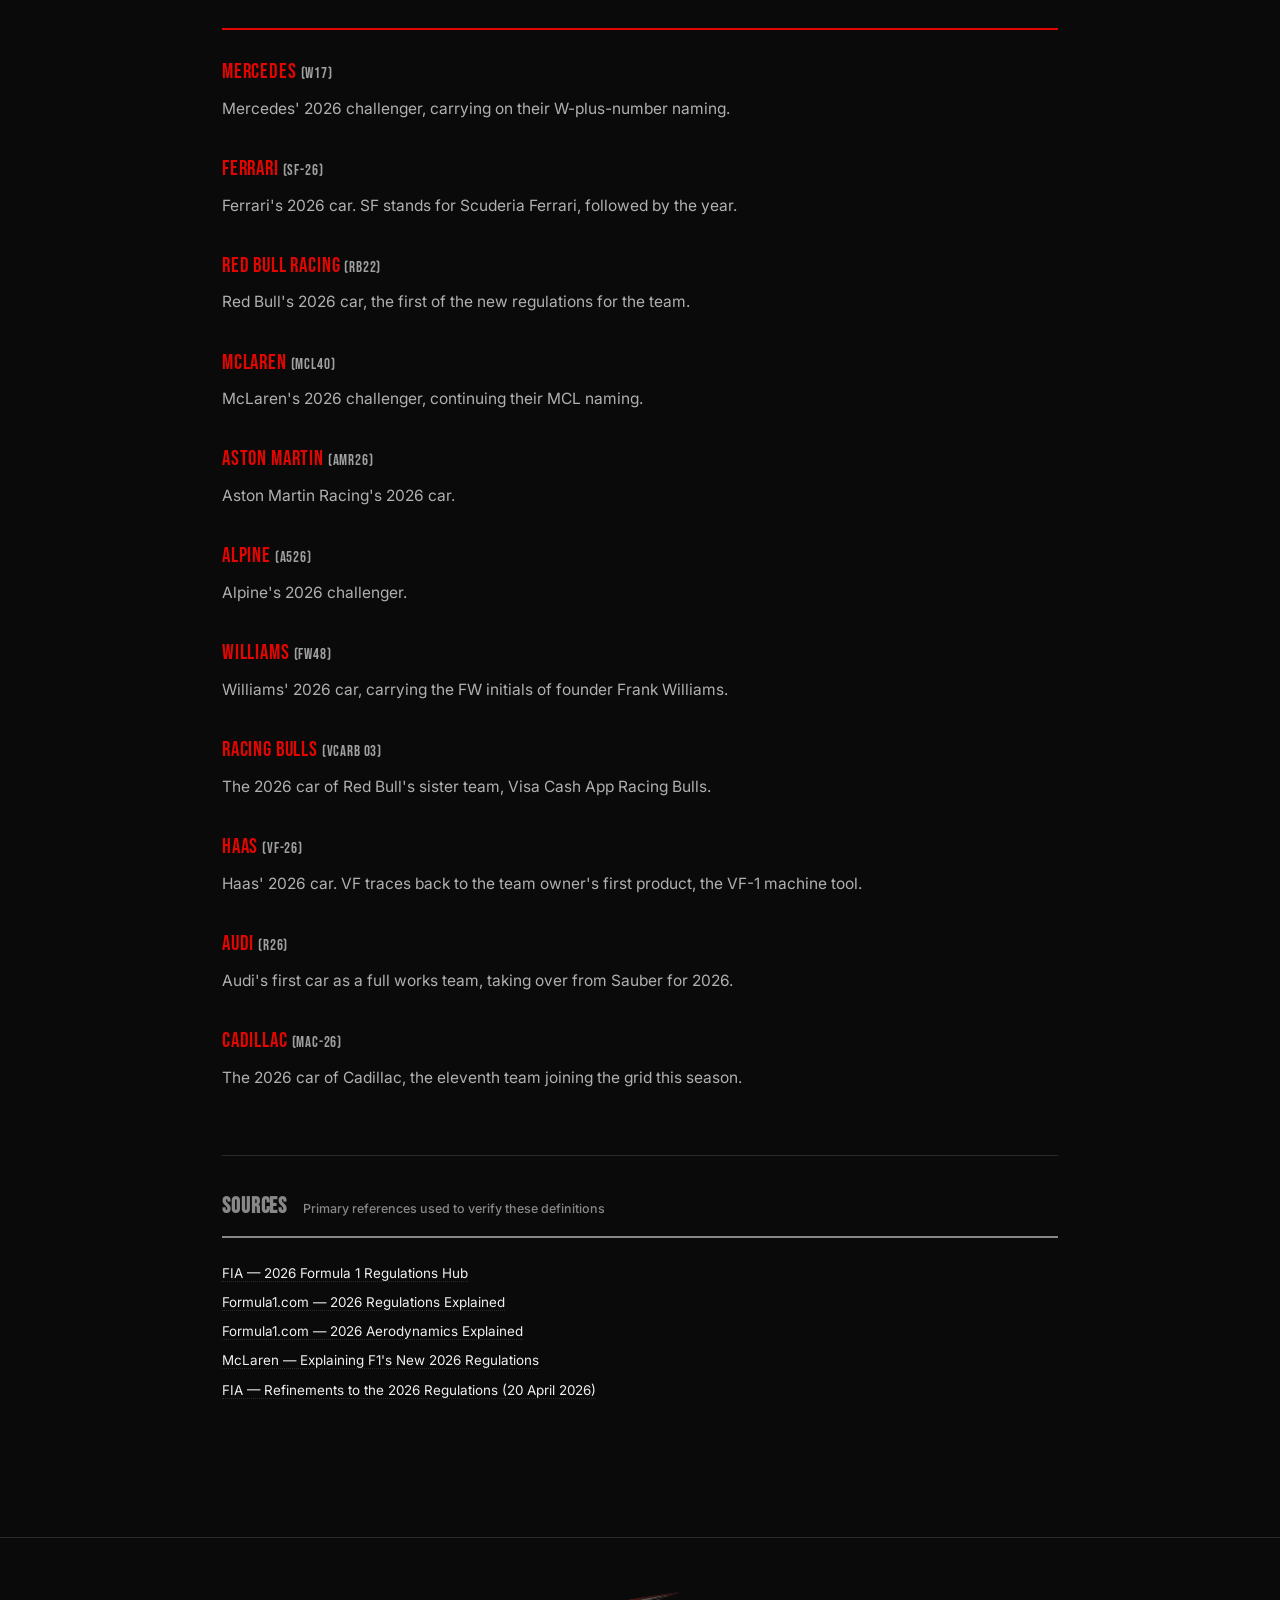
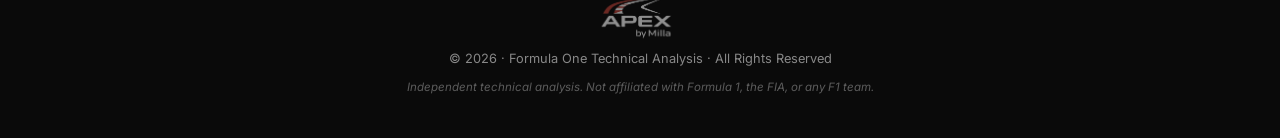
==== commit 5e31cf47: "Add Races dropdown to navbar on all pages" ====
--- a/apex-index.html
+++ b/apex-index.html
@@ -82,6 +82,50 @@
 
 .hamburger { display: none; flex-direction: column; gap: 5px; cursor: pointer; background: none; border: none; padding: 4px; }
 .hamburger span { display: block; width: 24px; height: 2px; background: var(--text); border-radius: 2px; transition: all 0.3s; }
+
+/* ---------- Races dropdown ---------- */
+/* Replaces the long per-race link list so the navbar still fits as the
+   season grows. Desktop opens on hover, mobile and keyboard open on click. */
+.nav-races { position: relative; }
+.nav-races-toggle {
+  font-family: inherit; font-size: 0.78rem; font-weight: 600; letter-spacing: 0.08em;
+  text-transform: uppercase; color: var(--text);
+  background: none; border: none; cursor: pointer;
+  padding: 0.45rem 0.85rem; border-radius: 4px;
+  display: flex; align-items: center; gap: 0.35rem; white-space: nowrap;
+  transition: color 0.2s, background 0.2s;
+}
+.nav-races-toggle:hover,
+.nav-races.current > .nav-races-toggle,
+.nav-races.open > .nav-races-toggle { color: var(--red); background: rgba(225,6,0,0.1); }
+.nav-races-toggle .nav-chev { font-size: 0.6rem; line-height: 1; transition: transform 0.2s; }
+.nav-races.open .nav-chev { transform: rotate(180deg); }
+.nav-races-panel {
+  position: absolute; top: calc(100% + 0.45rem); left: 0;
+  background: var(--dark); border: 1px solid var(--border); border-radius: 6px;
+  padding: 0.6rem; box-shadow: 0 14px 34px rgba(0,0,0,0.6);
+  display: none; z-index: 120;
+}
+.nav-races.open > .nav-races-panel { display: block; }
+/* ✏️ Once you pass about 12 races, change repeat(2 to repeat(3 so the panel
+   stays short rather than tall. */
+.nav-races-grid { display: grid; grid-template-columns: repeat(2, minmax(148px, 1fr)); gap: 0.1rem; }
+.nav-races-panel a {
+  display: block; white-space: nowrap; padding: 0.5rem 0.75rem; border-radius: 4px;
+  font-size: 0.78rem; font-weight: 600; letter-spacing: 0.05em; text-transform: uppercase;
+  color: var(--text); transition: color 0.2s, background 0.2s;
+}
+.nav-races-panel a:hover,
+.nav-races-panel a.active { color: var(--red); background: rgba(225,6,0,0.1); }
+@media (max-width: 768px) {
+  .nav-races-toggle { width: 100%; justify-content: space-between; padding: 0.7rem 1rem; font-size: 0.85rem; }
+  .nav-races-panel {
+    position: static; border: none; background: none; box-shadow: none;
+    padding: 0 0 0.3rem 0.6rem;
+  }
+  .nav-races-grid { grid-template-columns: 1fr; }
+  .nav-races-panel a { padding: 0.55rem 1rem; font-size: 0.85rem; }
+}
 
 /* ---------- Hero ---------- */
 .index-hero {
@@ -258,14 +302,28 @@
     </a>
     <ul class="nav-links" id="navLinks">
       <li><a href="index.html">Home</a></li>
-      <li><a href="races/australia.html" class="race-link">🇦🇺 Australia</a></li>
-      <li><a href="races/china.html"     class="race-link">🇨🇳 China</a></li>
-      <li><a href="races/japan.html"     class="race-link">🇯🇵 Japan</a></li>
-      <li><a href="races/miami.html"     class="race-link">🇺🇸 Miami</a></li>
-      <li><a href="races/canada.html"    class="race-link">🇨🇦 Canada</a></li>
-      <li><a href="races/monaco.html"    class="race-link">🇲🇨 Monaco</a></li>
-      <li><a href="races/barcelona.html" class="race-link">🇪🇸 Barcelona</a></li>
-      <li><a href="races/austria.html"   class="race-link">🇦🇹 Austria</a></li>
+
+      <!-- ── RACES DROPDOWN ── Add a new <li> inside .nav-races-grid for
+           every new race. Nothing else in the navbar needs to change. -->
+      <li class="nav-races">
+        <button type="button" class="nav-races-toggle" aria-expanded="false" aria-haspopup="true">
+          Races <span class="nav-chev" aria-hidden="true">▾</span>
+        </button>
+        <div class="nav-races-panel">
+          <div class="nav-races-grid">
+            <a href="races/australia.html">🇦🇺 Australia</a>
+            <a href="races/china.html">🇨🇳 China</a>
+            <a href="races/japan.html">🇯🇵 Japan</a>
+            <a href="races/miami.html">🇺🇸 Miami</a>
+            <a href="races/canada.html">🇨🇦 Canada</a>
+            <a href="races/monaco.html">🇲🇨 Monaco</a>
+            <a href="races/barcelona.html">🇪🇸 Barcelona</a>
+            <a href="races/austria.html">🇦🇹 Austria</a>
+          </div>
+        </div>
+      </li>
+      <!-- ── END RACES ── -->
+
       <li><a href="apex-index.html" class="active">The Apex Index</a></li>
       <li><a href="index.html#about">About</a></li>
     </ul>
@@ -899,5 +957,32 @@
       });
     })();
   </script>
+  <script>
+    /* Races dropdown: hover on desktop, click on touch and keyboard. */
+    (function () {
+      var wrap = document.querySelector('.nav-races');
+      if (!wrap) return;
+      var btn = wrap.querySelector('.nav-races-toggle');
+      function setOpen(open) {
+        wrap.classList.toggle('open', open);
+        btn.setAttribute('aria-expanded', open ? 'true' : 'false');
+      }
+      btn.addEventListener('click', function (e) {
+        e.stopPropagation();
+        setOpen(!wrap.classList.contains('open'));
+      });
+      /* Checked at event time, not once at load, so narrowing a desktop
+         window to phone width hands control back to tap. */
+      var hoverCapable = window.matchMedia('(hover: hover) and (min-width: 769px)');
+      wrap.addEventListener('mouseenter', function () { if (hoverCapable.matches) setOpen(true); });
+      wrap.addEventListener('mouseleave', function () { if (hoverCapable.matches) setOpen(false); });
+      document.addEventListener('click', function (e) {
+        if (!wrap.contains(e.target)) setOpen(false);
+      });
+      document.addEventListener('keydown', function (e) {
+        if (e.key === 'Escape') setOpen(false);
+      });
+    })();
+  </script>
 </body>
 </html>
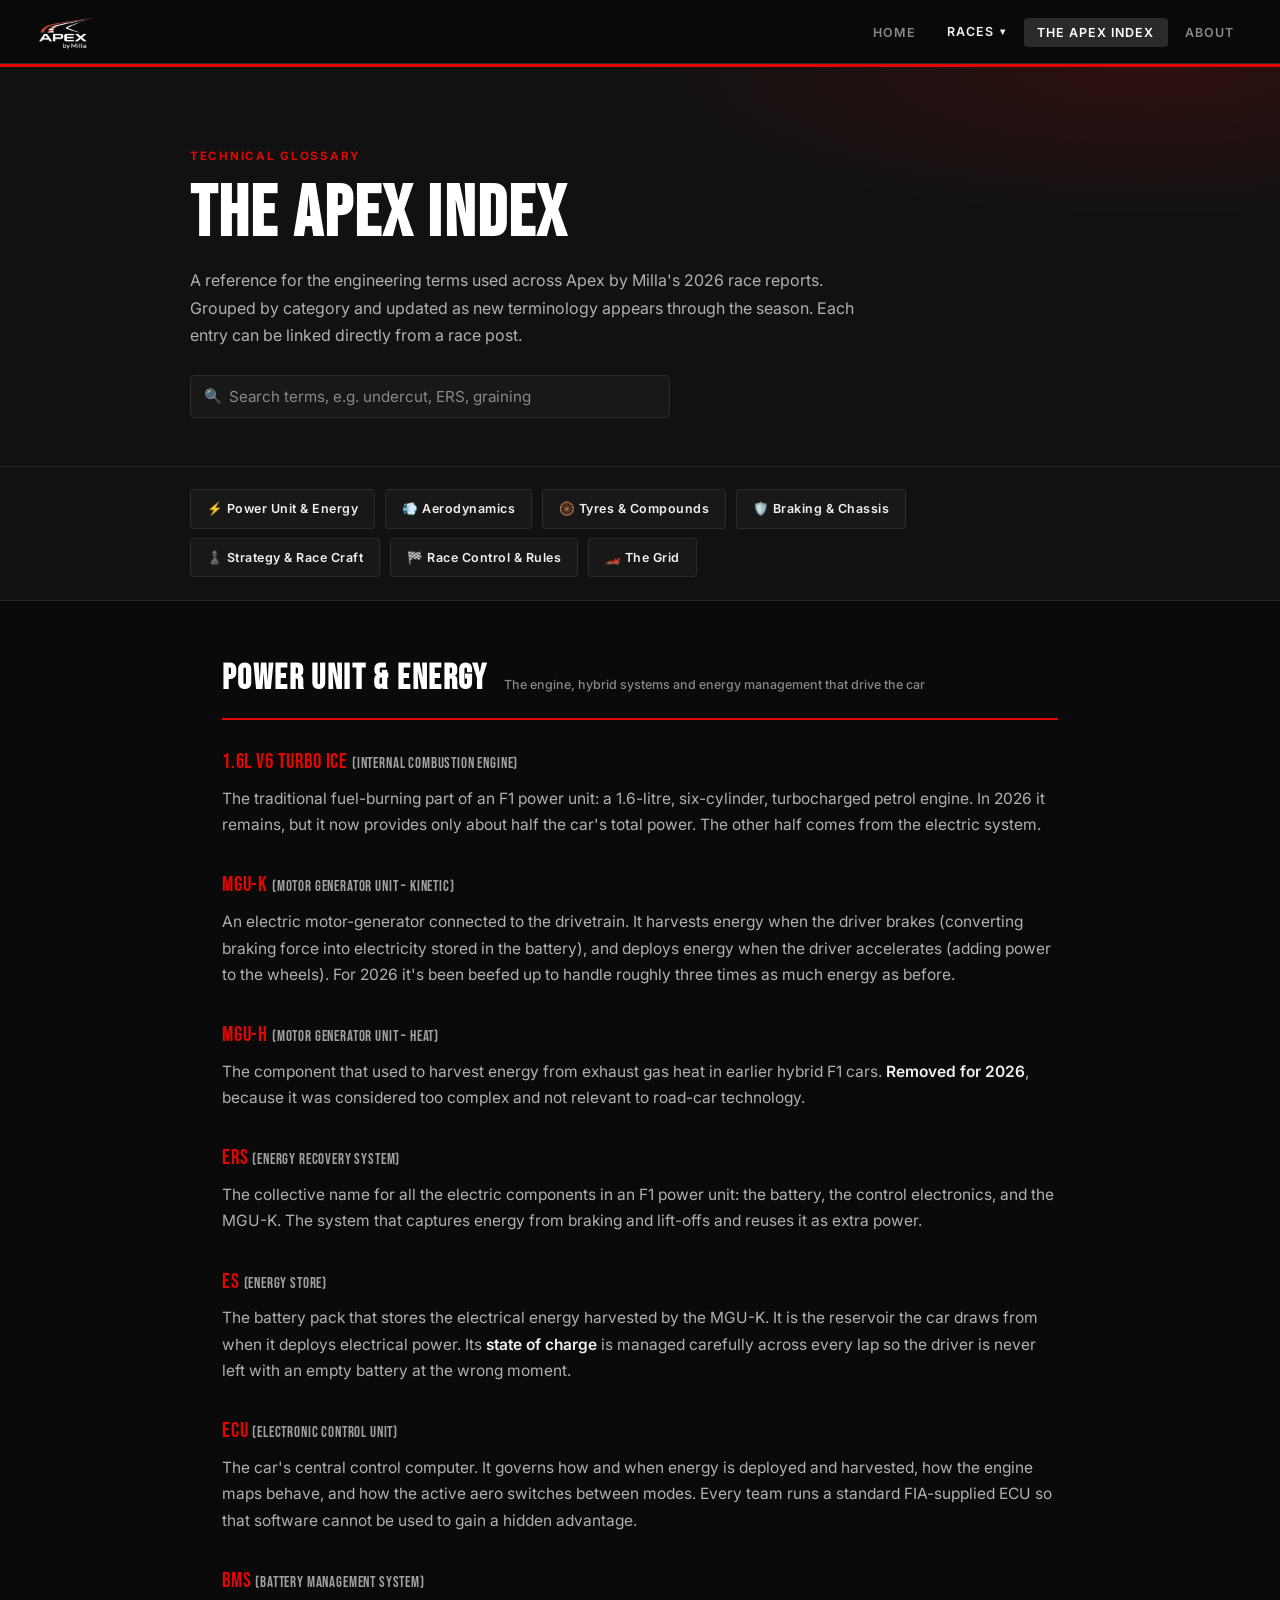
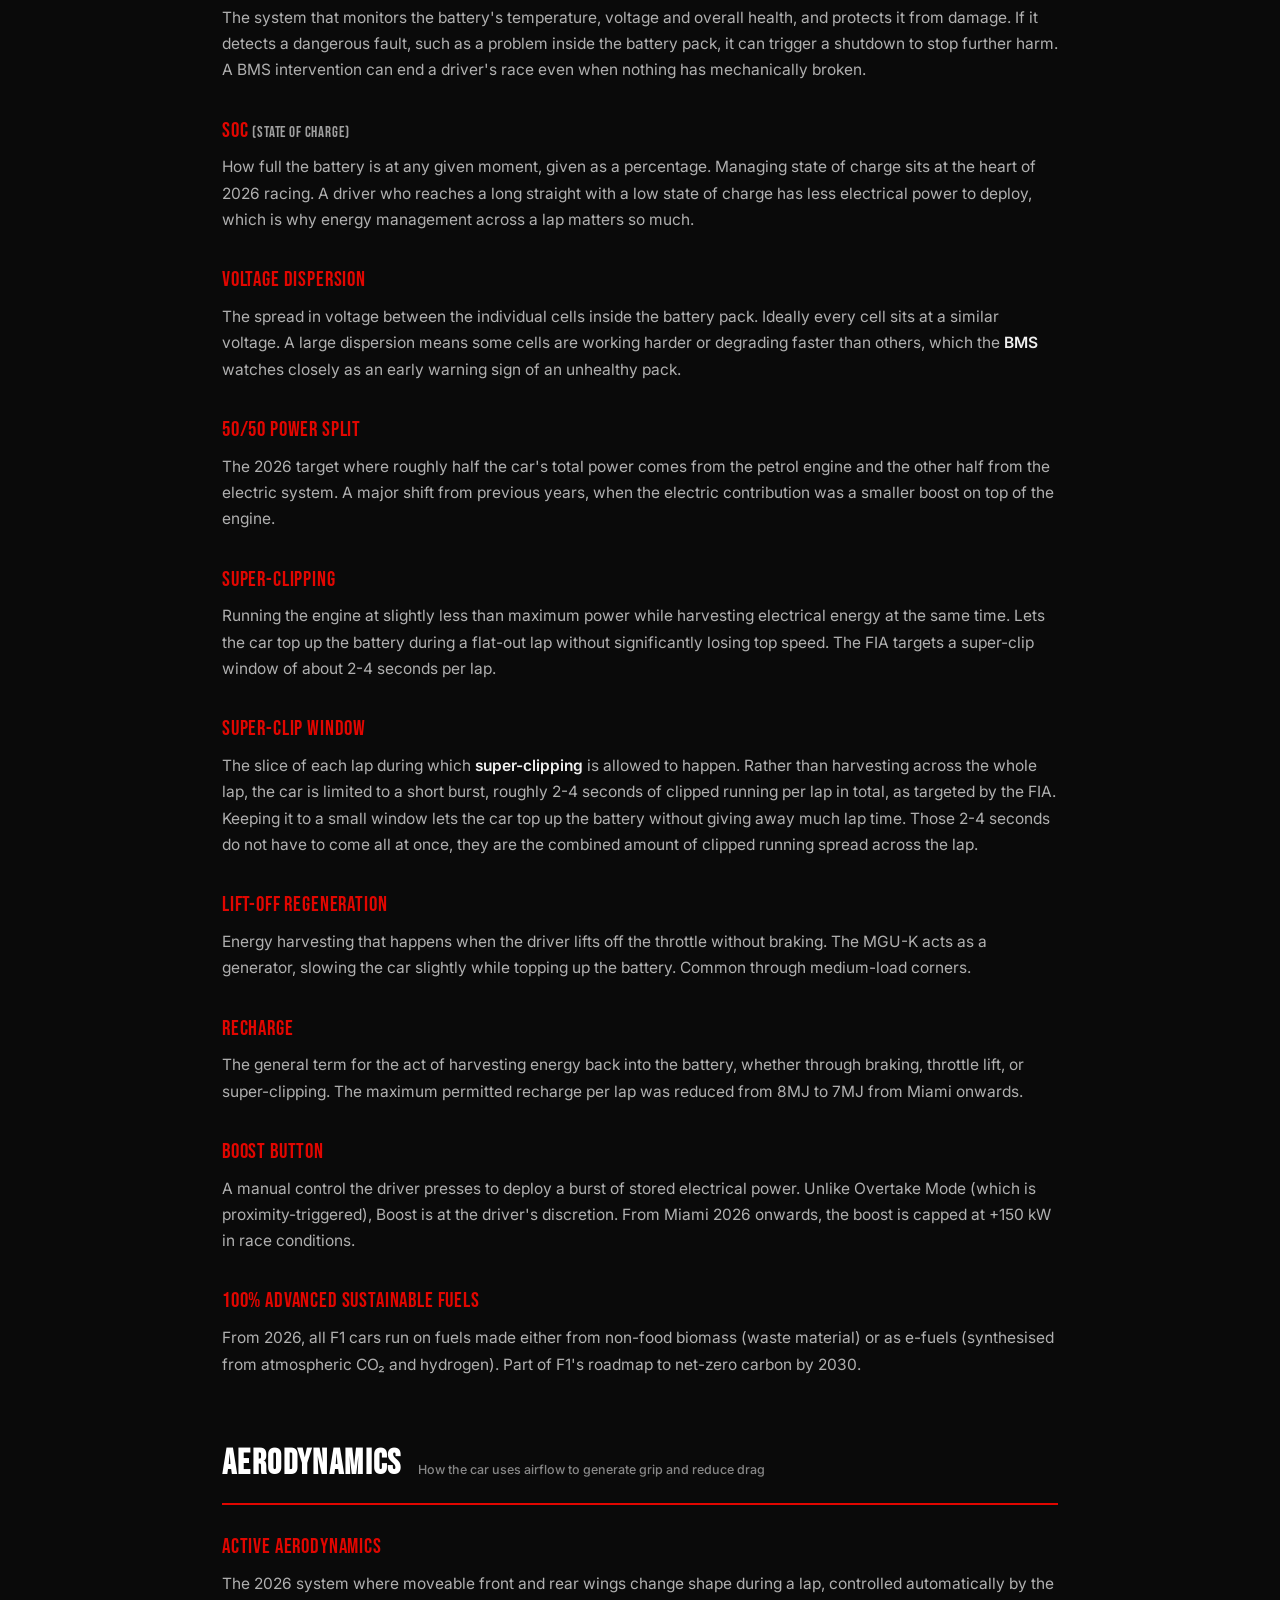
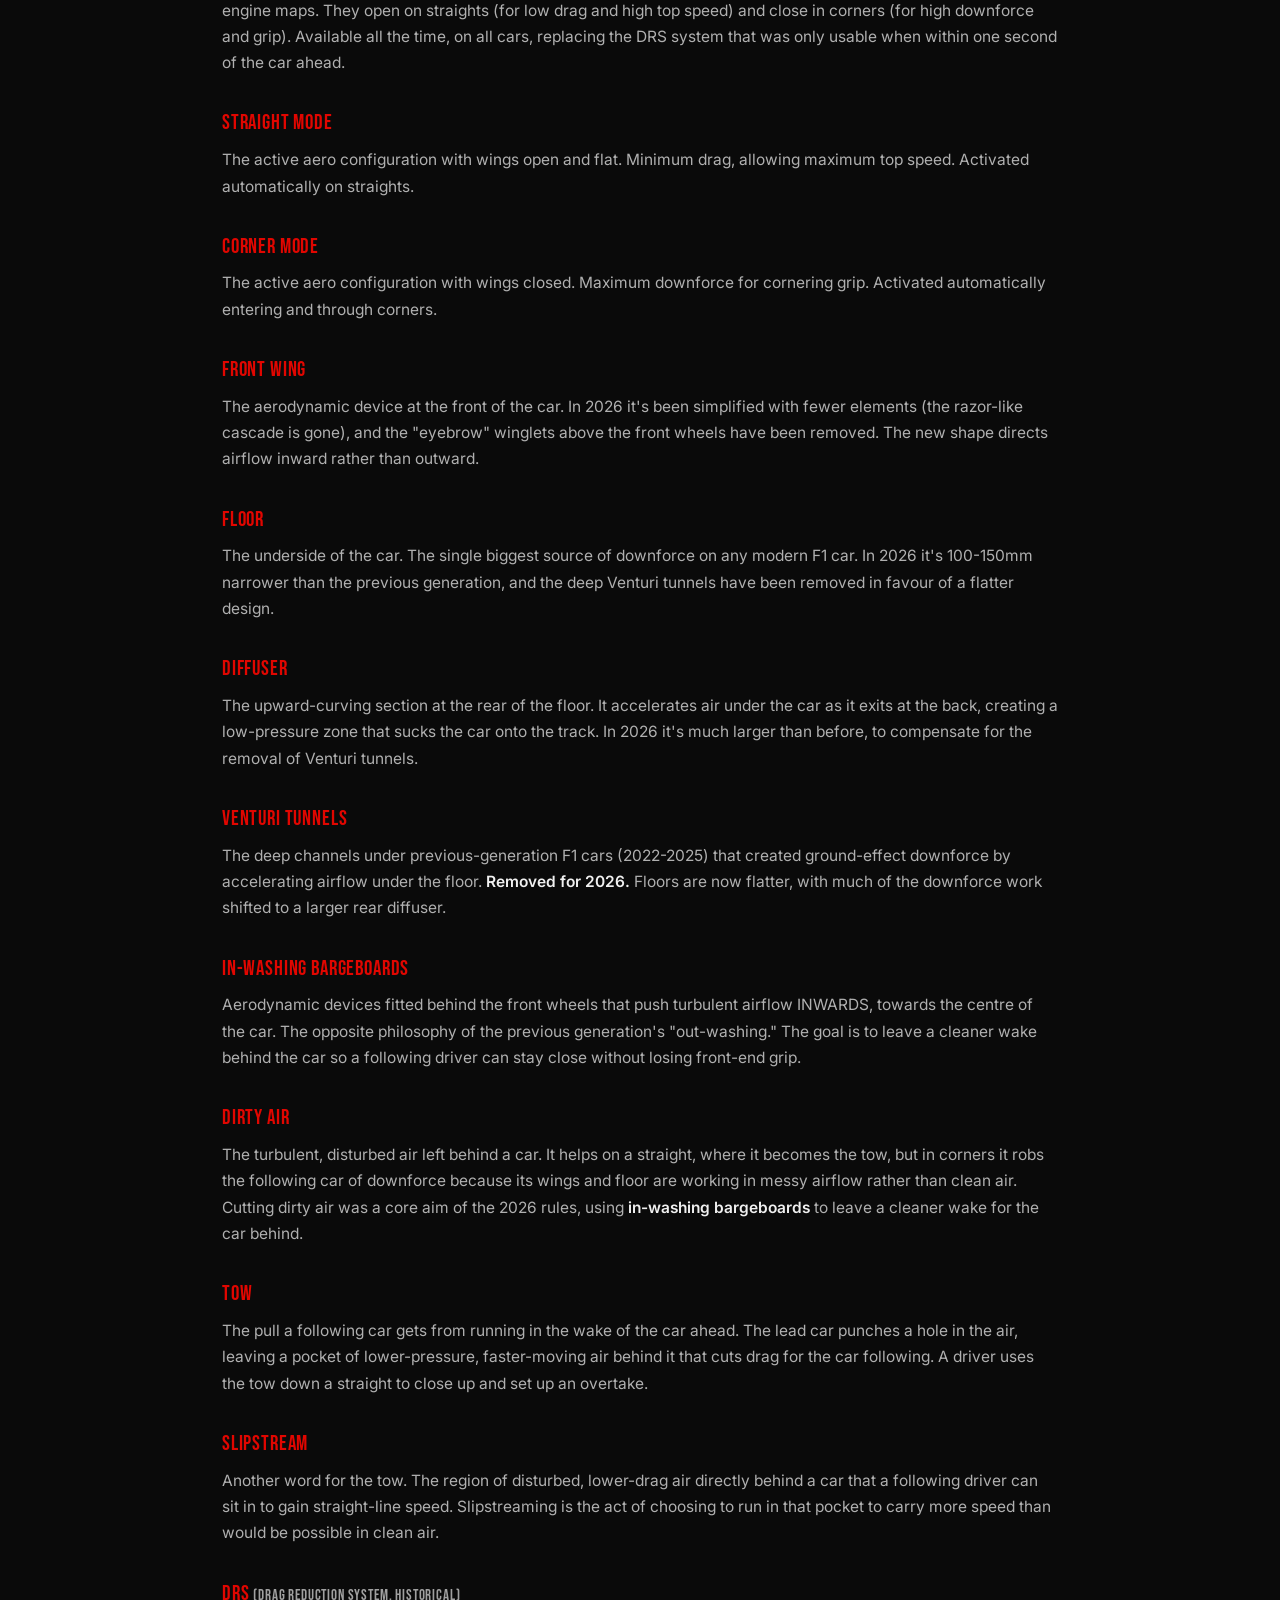
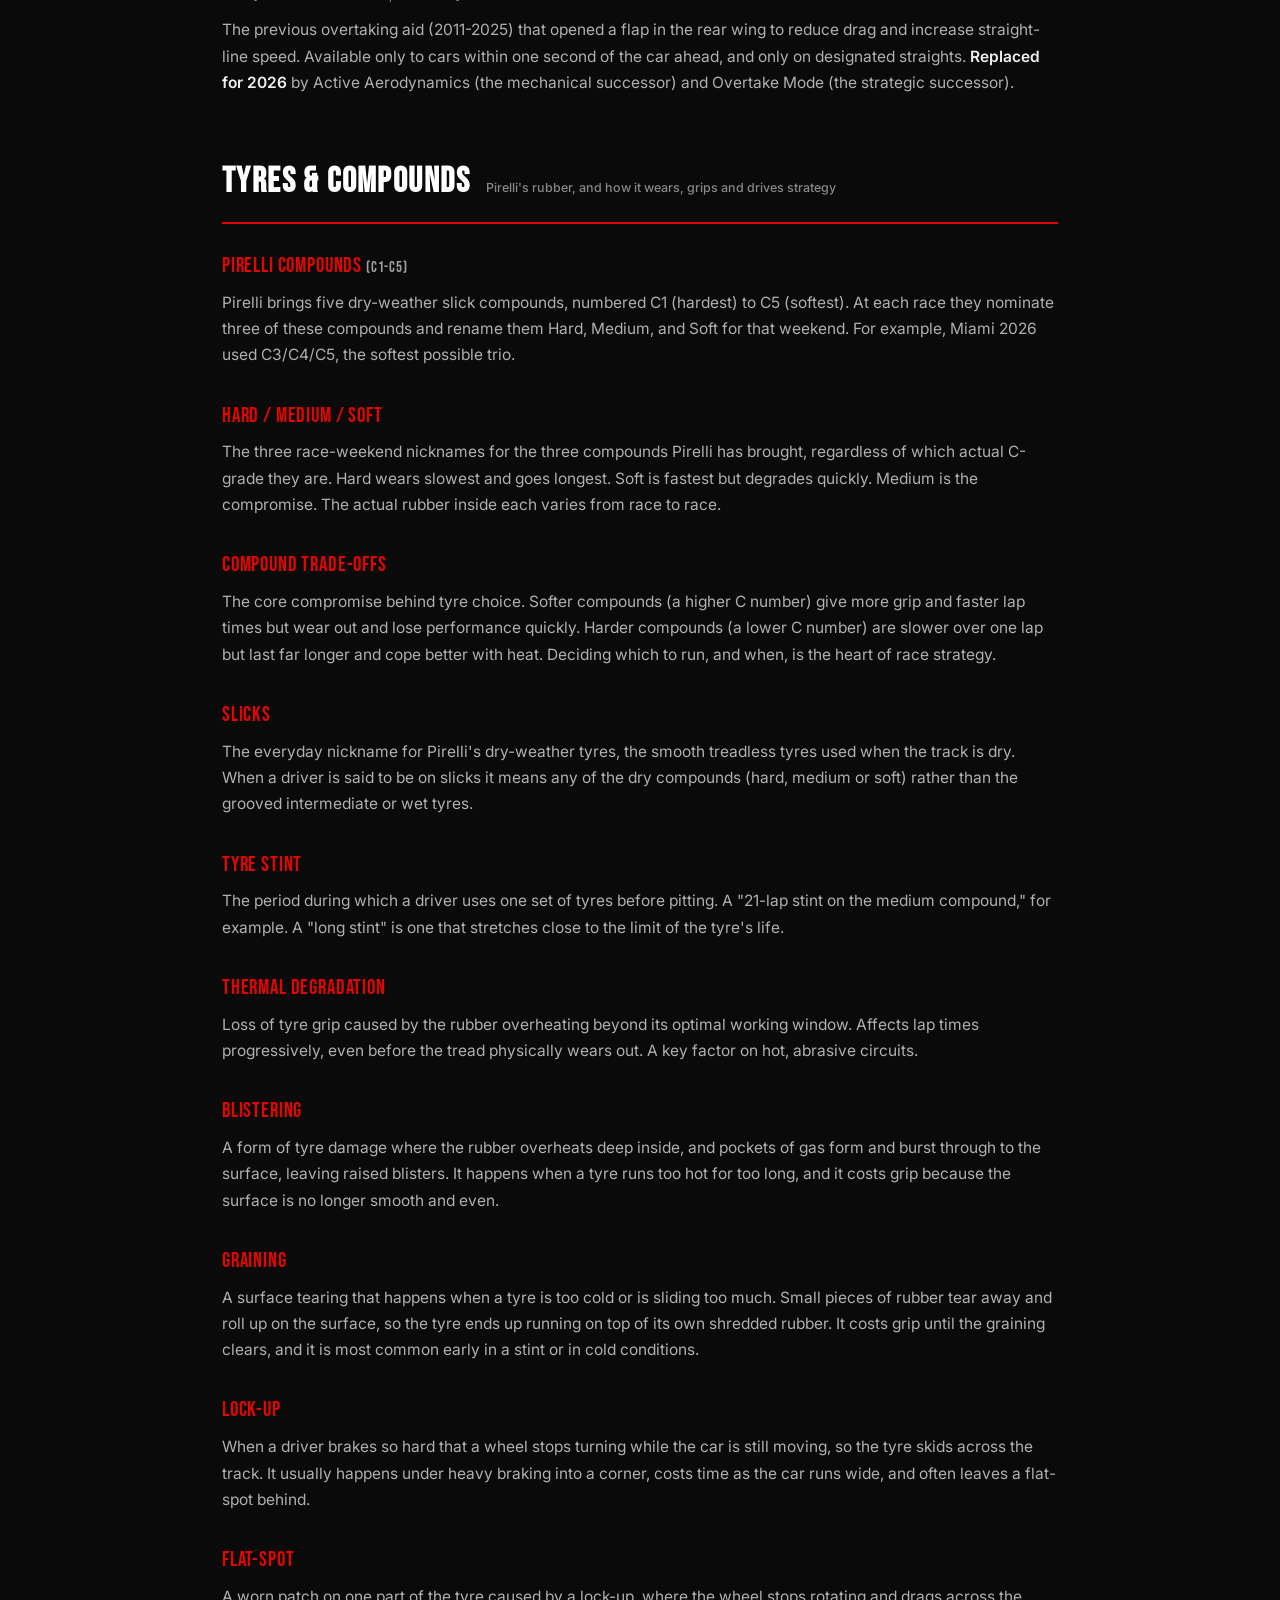
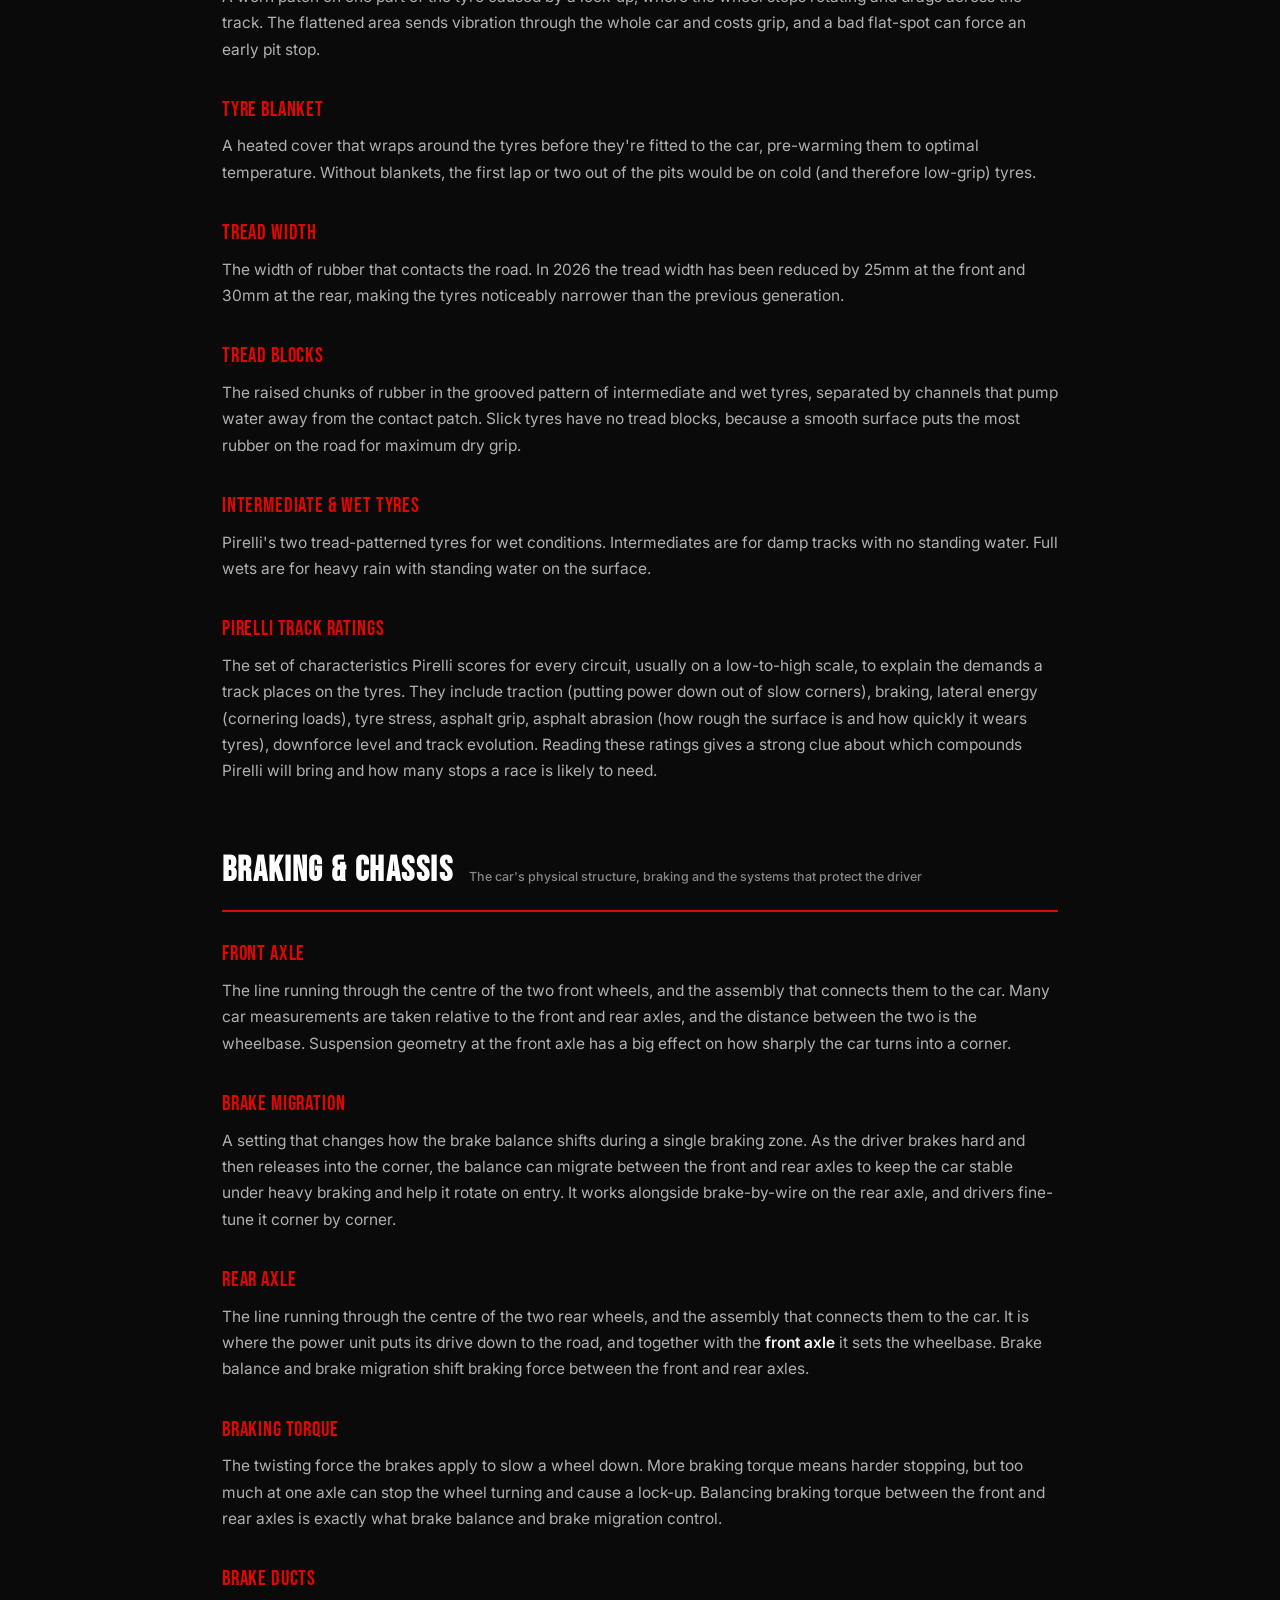
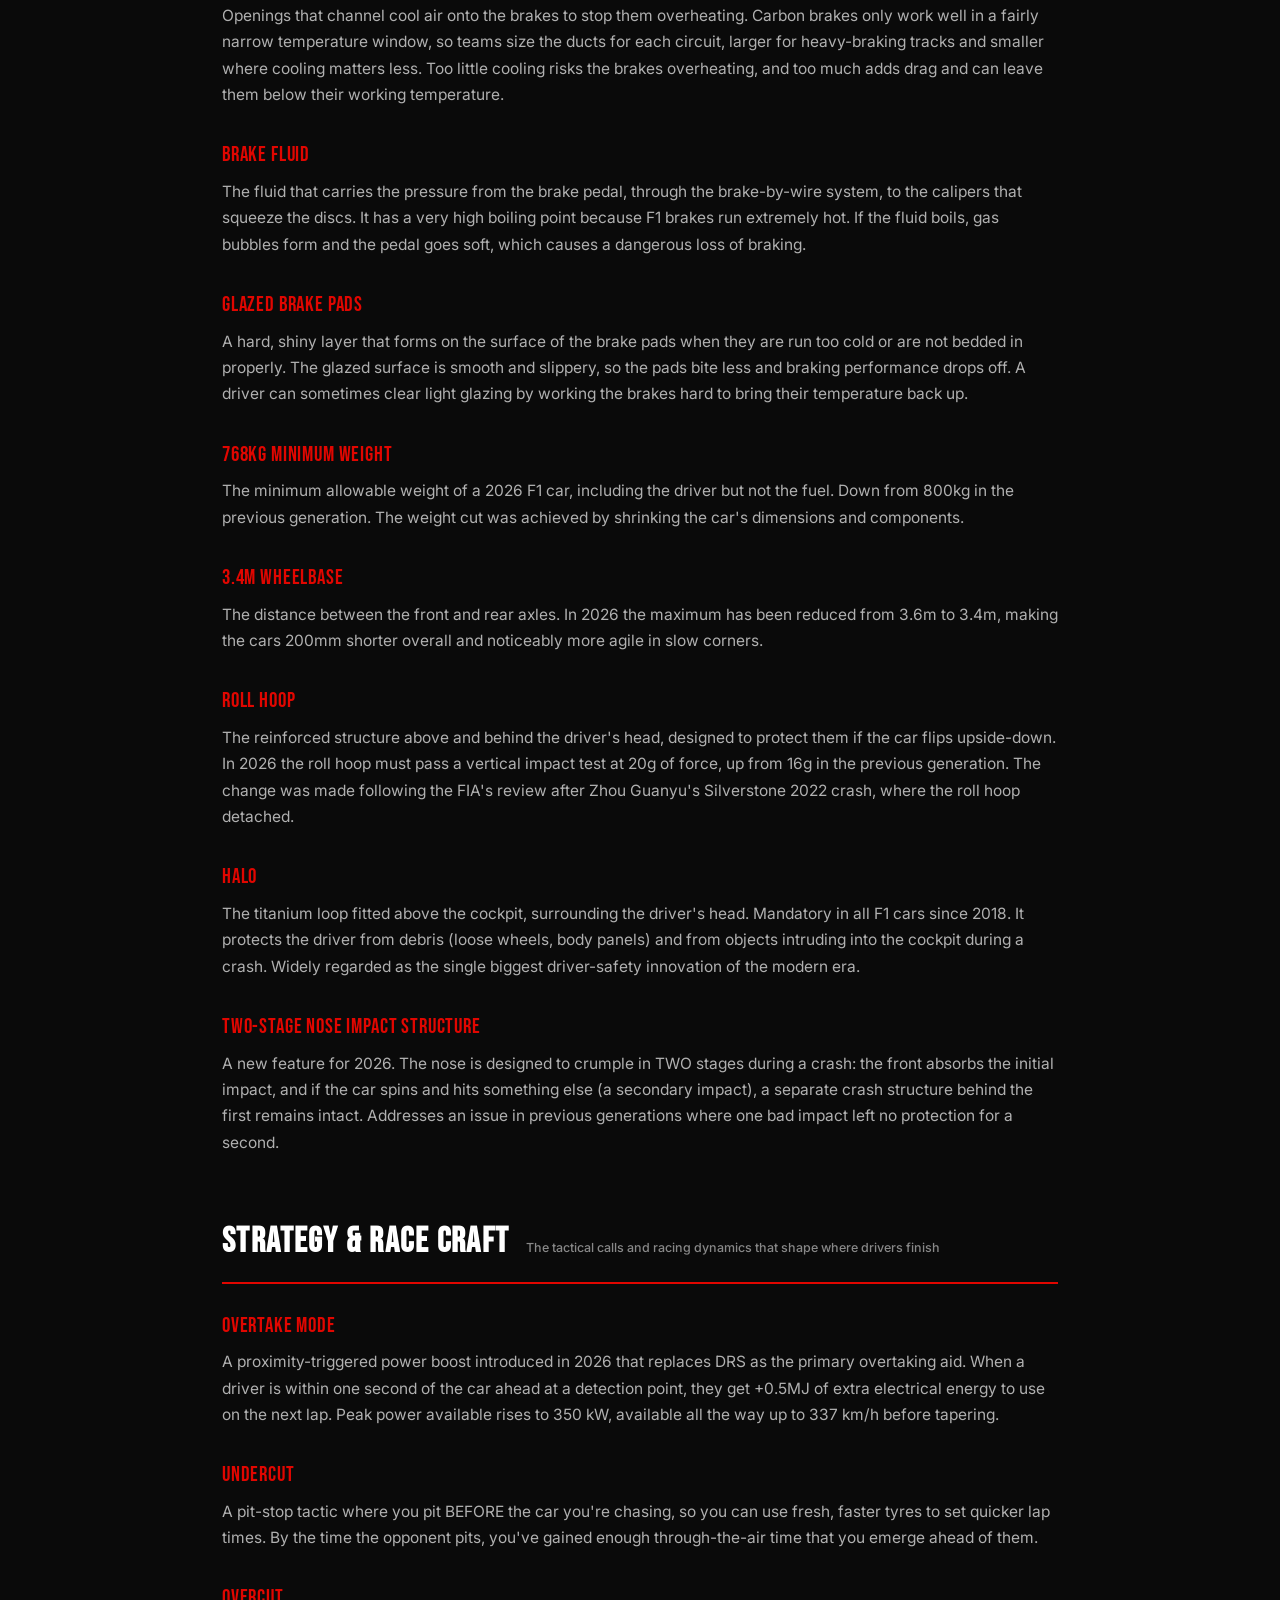
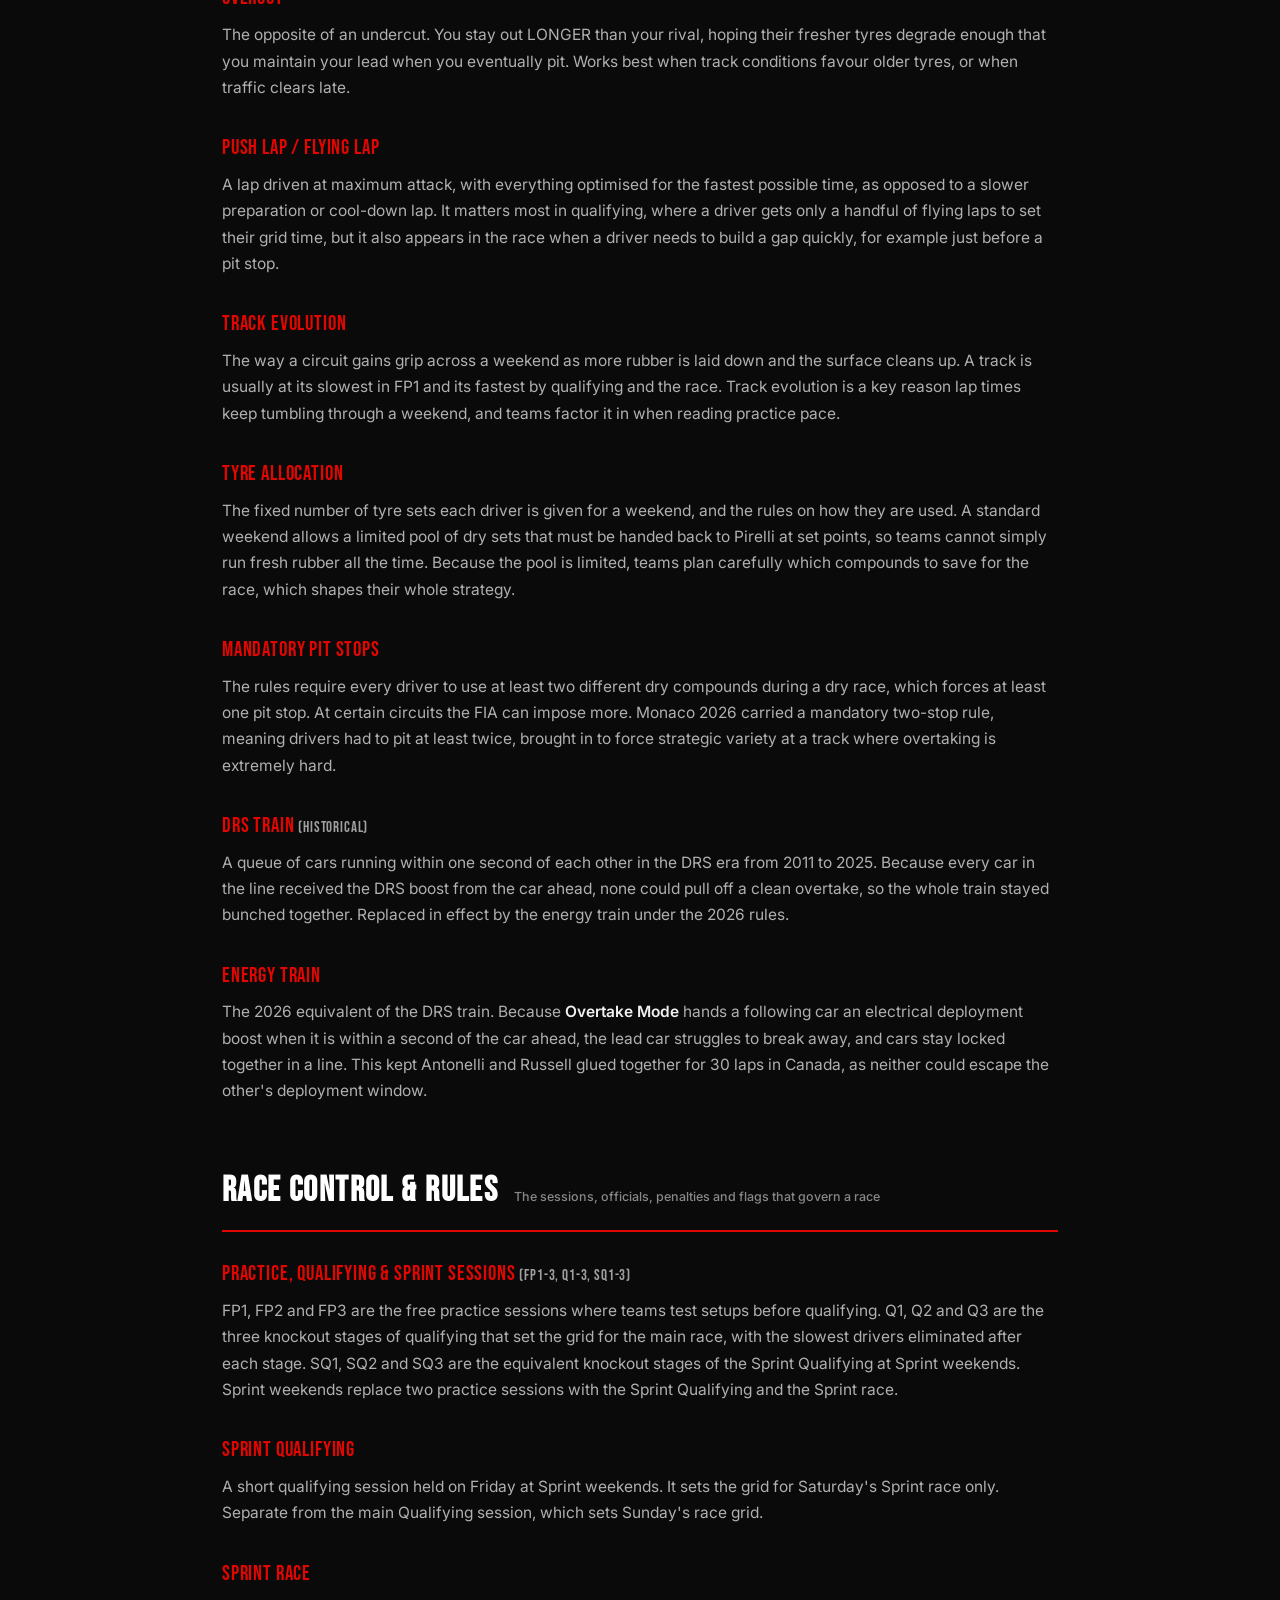
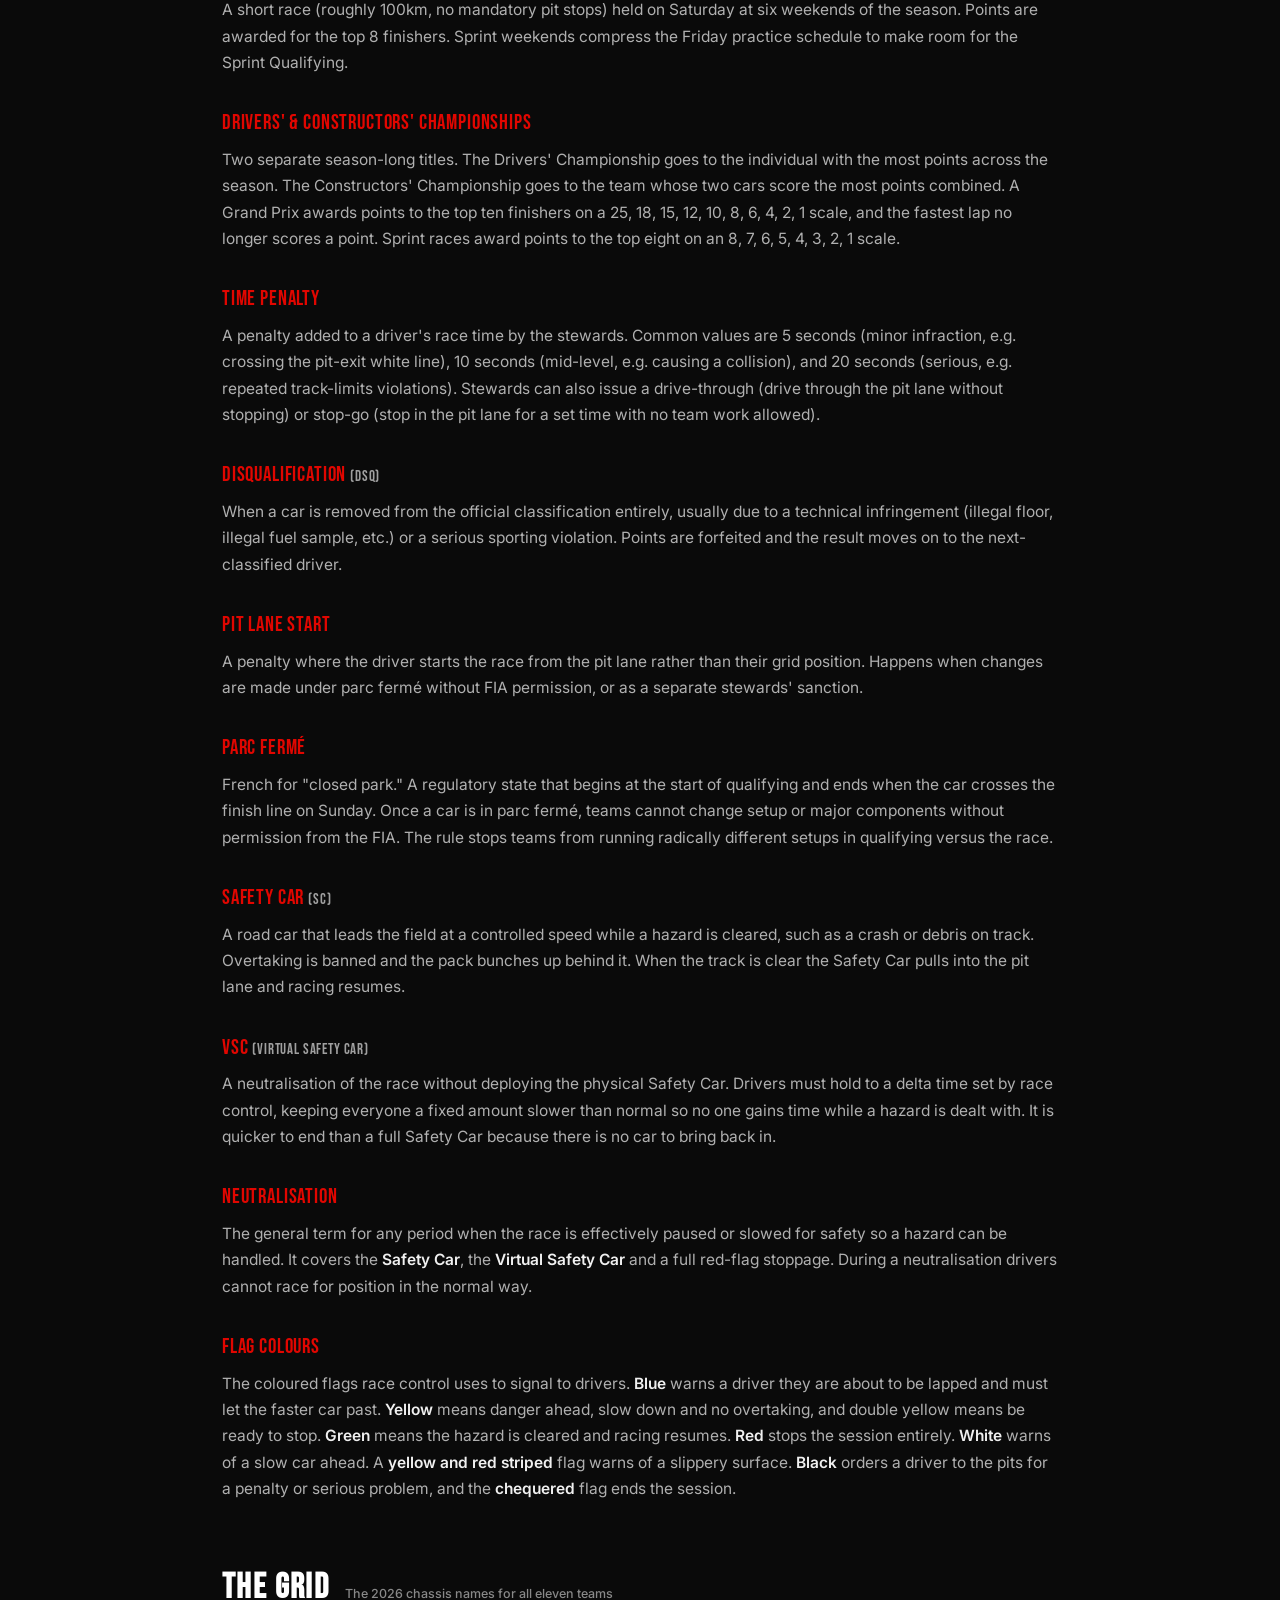
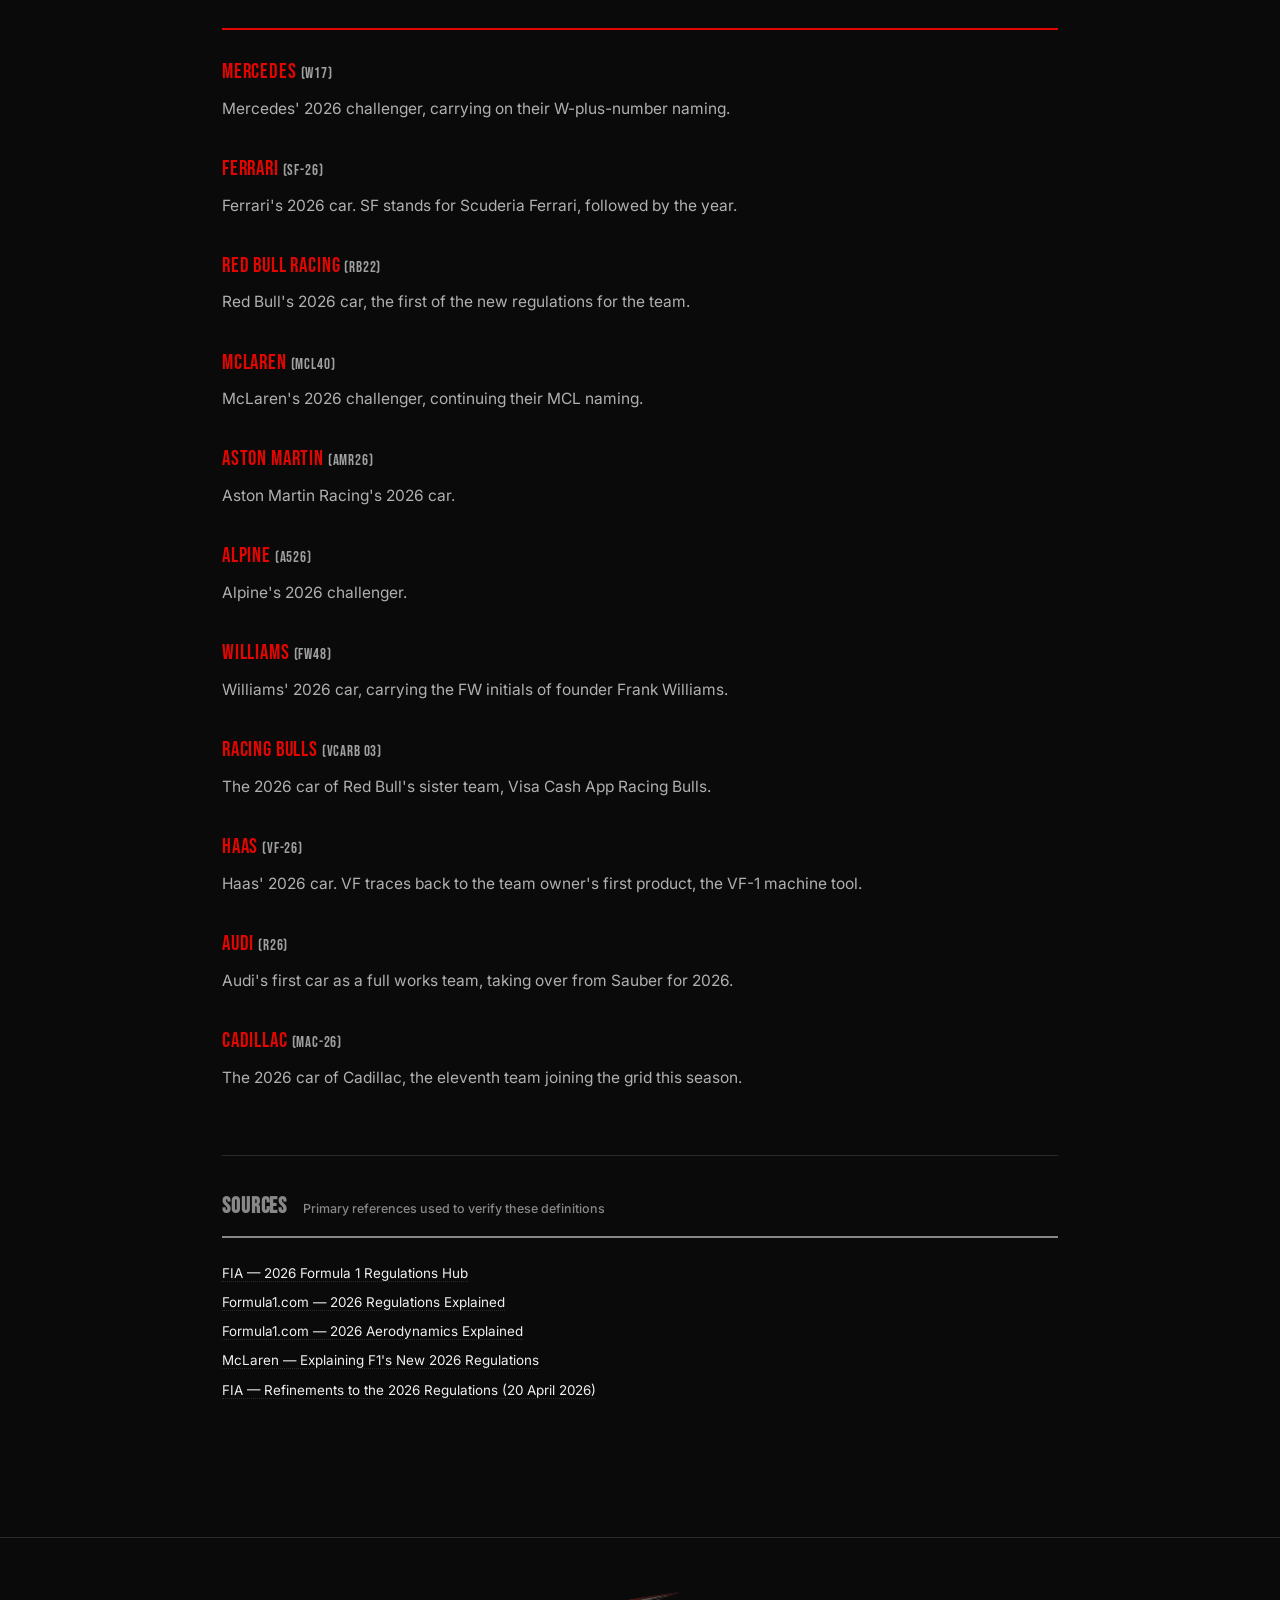
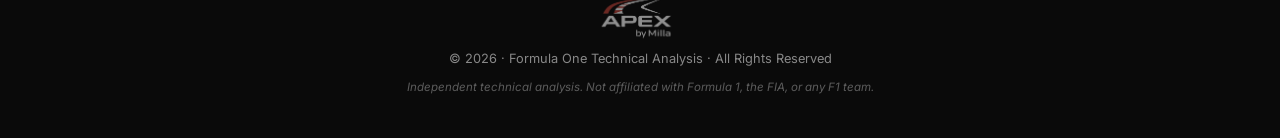
==== commit 15d9b16d: "Rename Sprint Qualifying, fix Monaco date" ====
--- a/apex-index.html
+++ b/apex-index.html
@@ -735,17 +735,17 @@
 
       <div class="term" id="sessions">
         <div class="term-name">Practice, Qualifying &amp; Sprint Sessions <span class="abbr">(FP1-3, Q1-3, SQ1-3)</span></div>
-        <p class="term-definition">FP1, FP2 and FP3 are the free practice sessions where teams test setups before qualifying. Q1, Q2 and Q3 are the three knockout stages of qualifying that set the grid for the main race, with the slowest drivers eliminated after each stage. SQ1, SQ2 and SQ3 are the equivalent knockout stages of the Sprint Shootout at Sprint weekends. Sprint weekends replace two practice sessions with the Sprint Shootout and the Sprint race.</p>
-      </div>
-
-      <div class="term" id="sprint-shootout">
-        <div class="term-name">Sprint Shootout</div>
+        <p class="term-definition">FP1, FP2 and FP3 are the free practice sessions where teams test setups before qualifying. Q1, Q2 and Q3 are the three knockout stages of qualifying that set the grid for the main race, with the slowest drivers eliminated after each stage. SQ1, SQ2 and SQ3 are the equivalent knockout stages of the Sprint Qualifying at Sprint weekends. Sprint weekends replace two practice sessions with the Sprint Qualifying and the Sprint race.</p>
+      </div>
+
+      <div class="term" id="sprint-qualifying">
+        <div class="term-name">Sprint Qualifying</div>
         <p class="term-definition">A short qualifying session held on Friday at Sprint weekends. It sets the grid for Saturday's Sprint race only. Separate from the main Qualifying session, which sets Sunday's race grid.</p>
       </div>
 
       <div class="term" id="sprint-race">
         <div class="term-name">Sprint Race</div>
-        <p class="term-definition">A short race (roughly 100km, no mandatory pit stops) held on Saturday at six weekends of the season. Points are awarded for the top 8 finishers. Sprint weekends compress the Friday practice schedule to make room for the Sprint Shootout.</p>
+        <p class="term-definition">A short race (roughly 100km, no mandatory pit stops) held on Saturday at six weekends of the season. Points are awarded for the top 8 finishers. Sprint weekends compress the Friday practice schedule to make room for the Sprint Qualifying.</p>
       </div>
 
       <div class="term" id="championships">
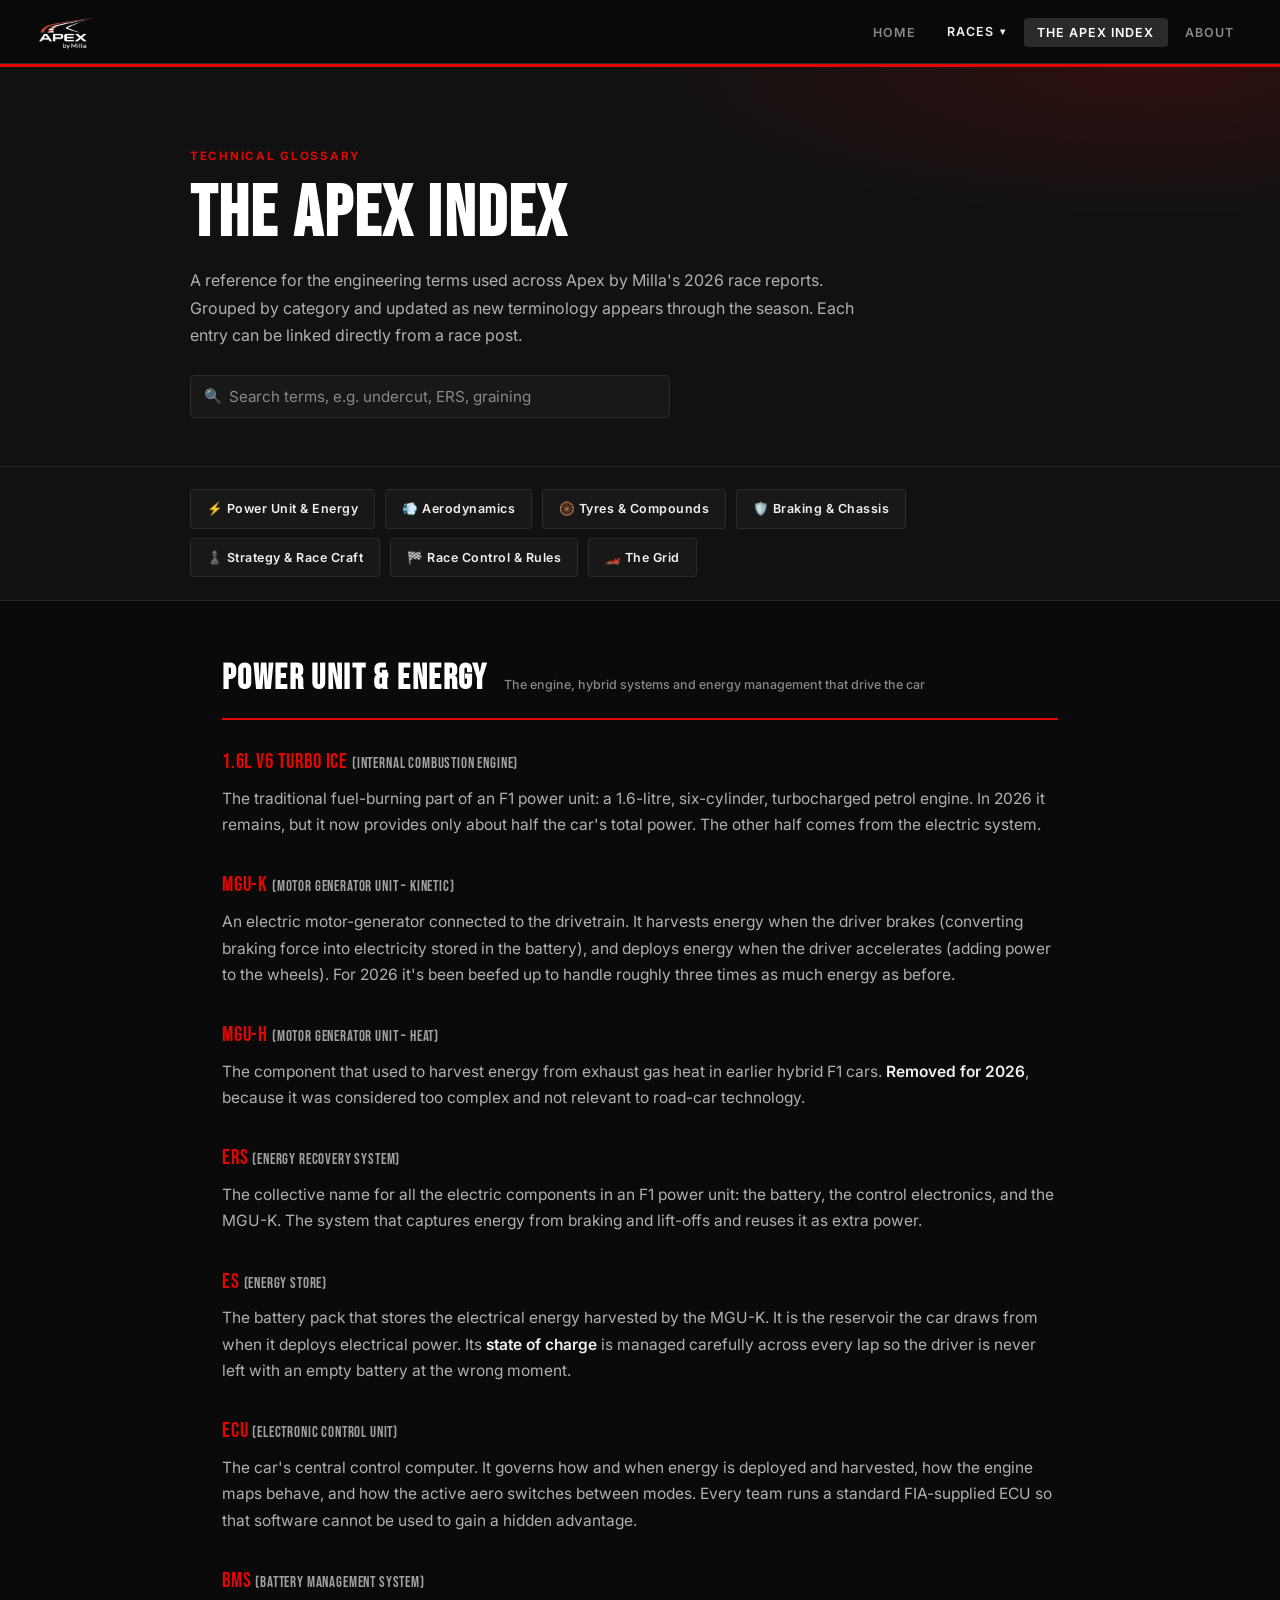
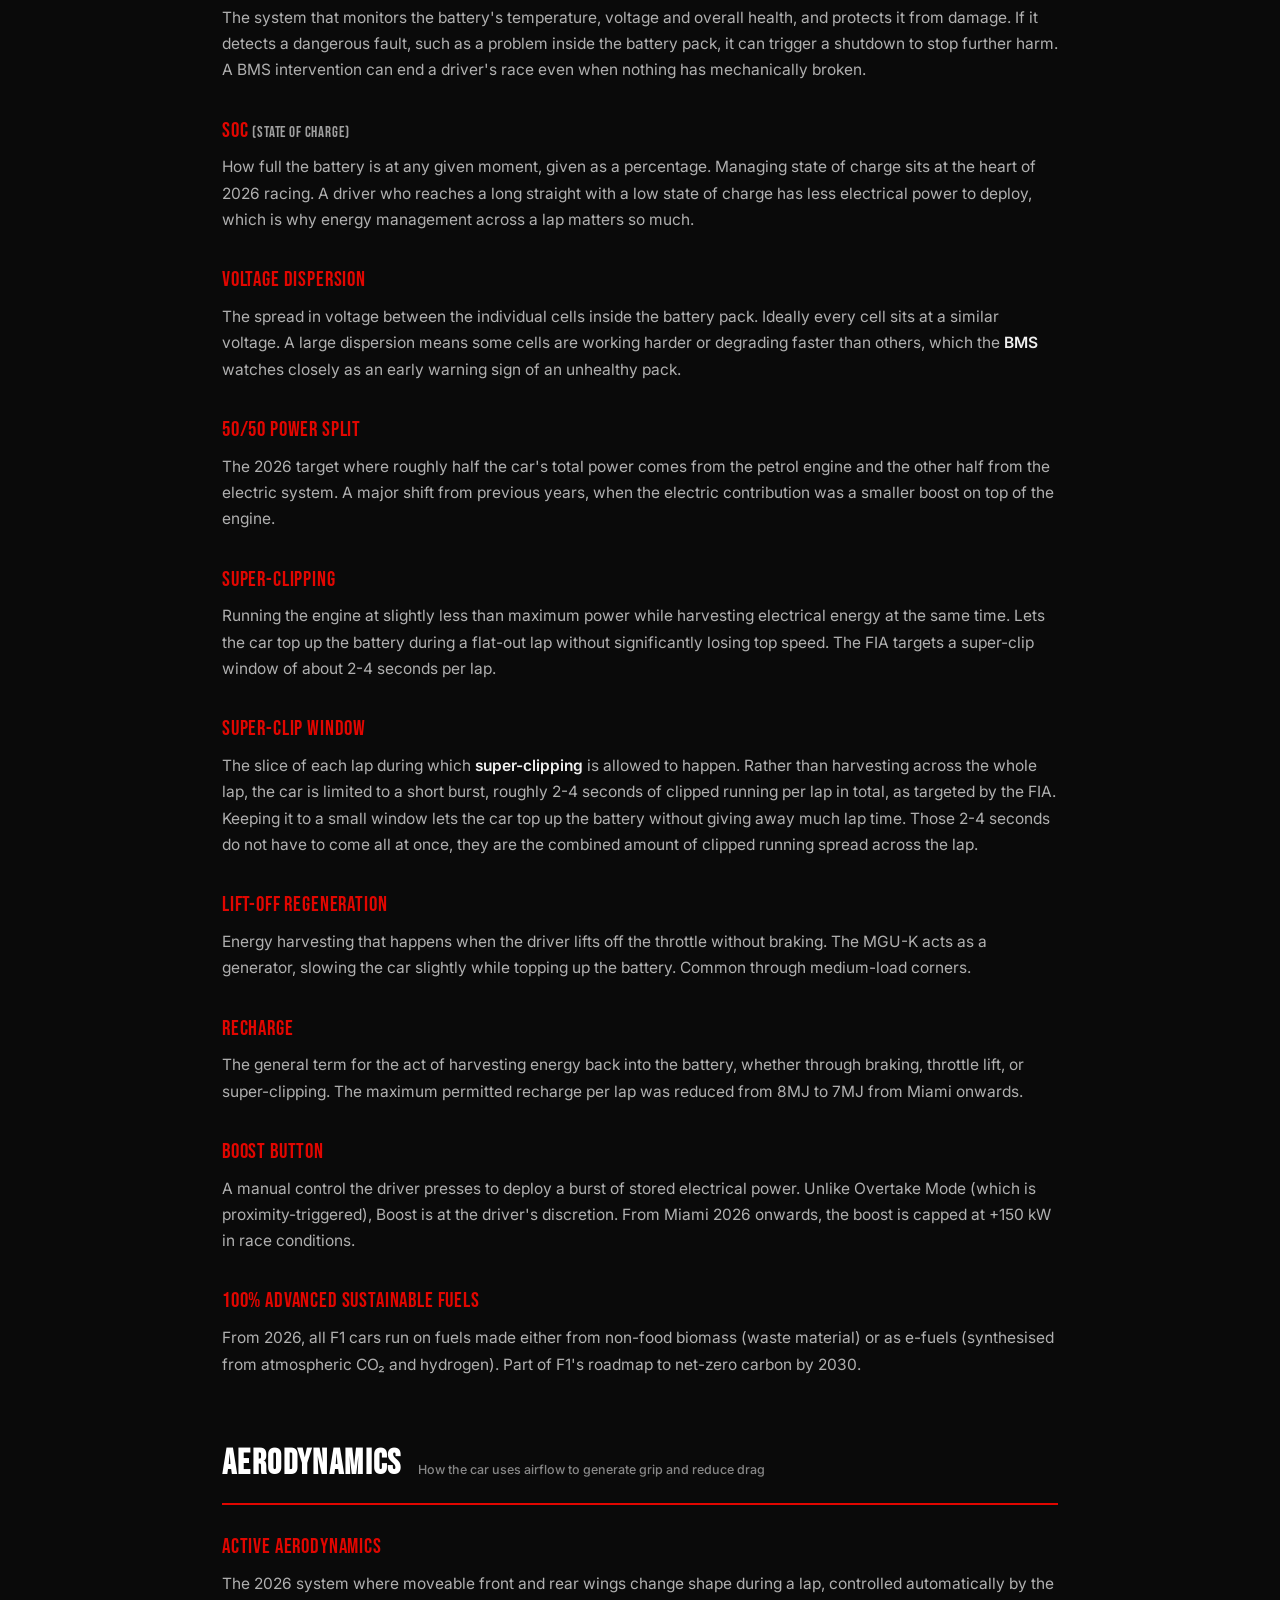
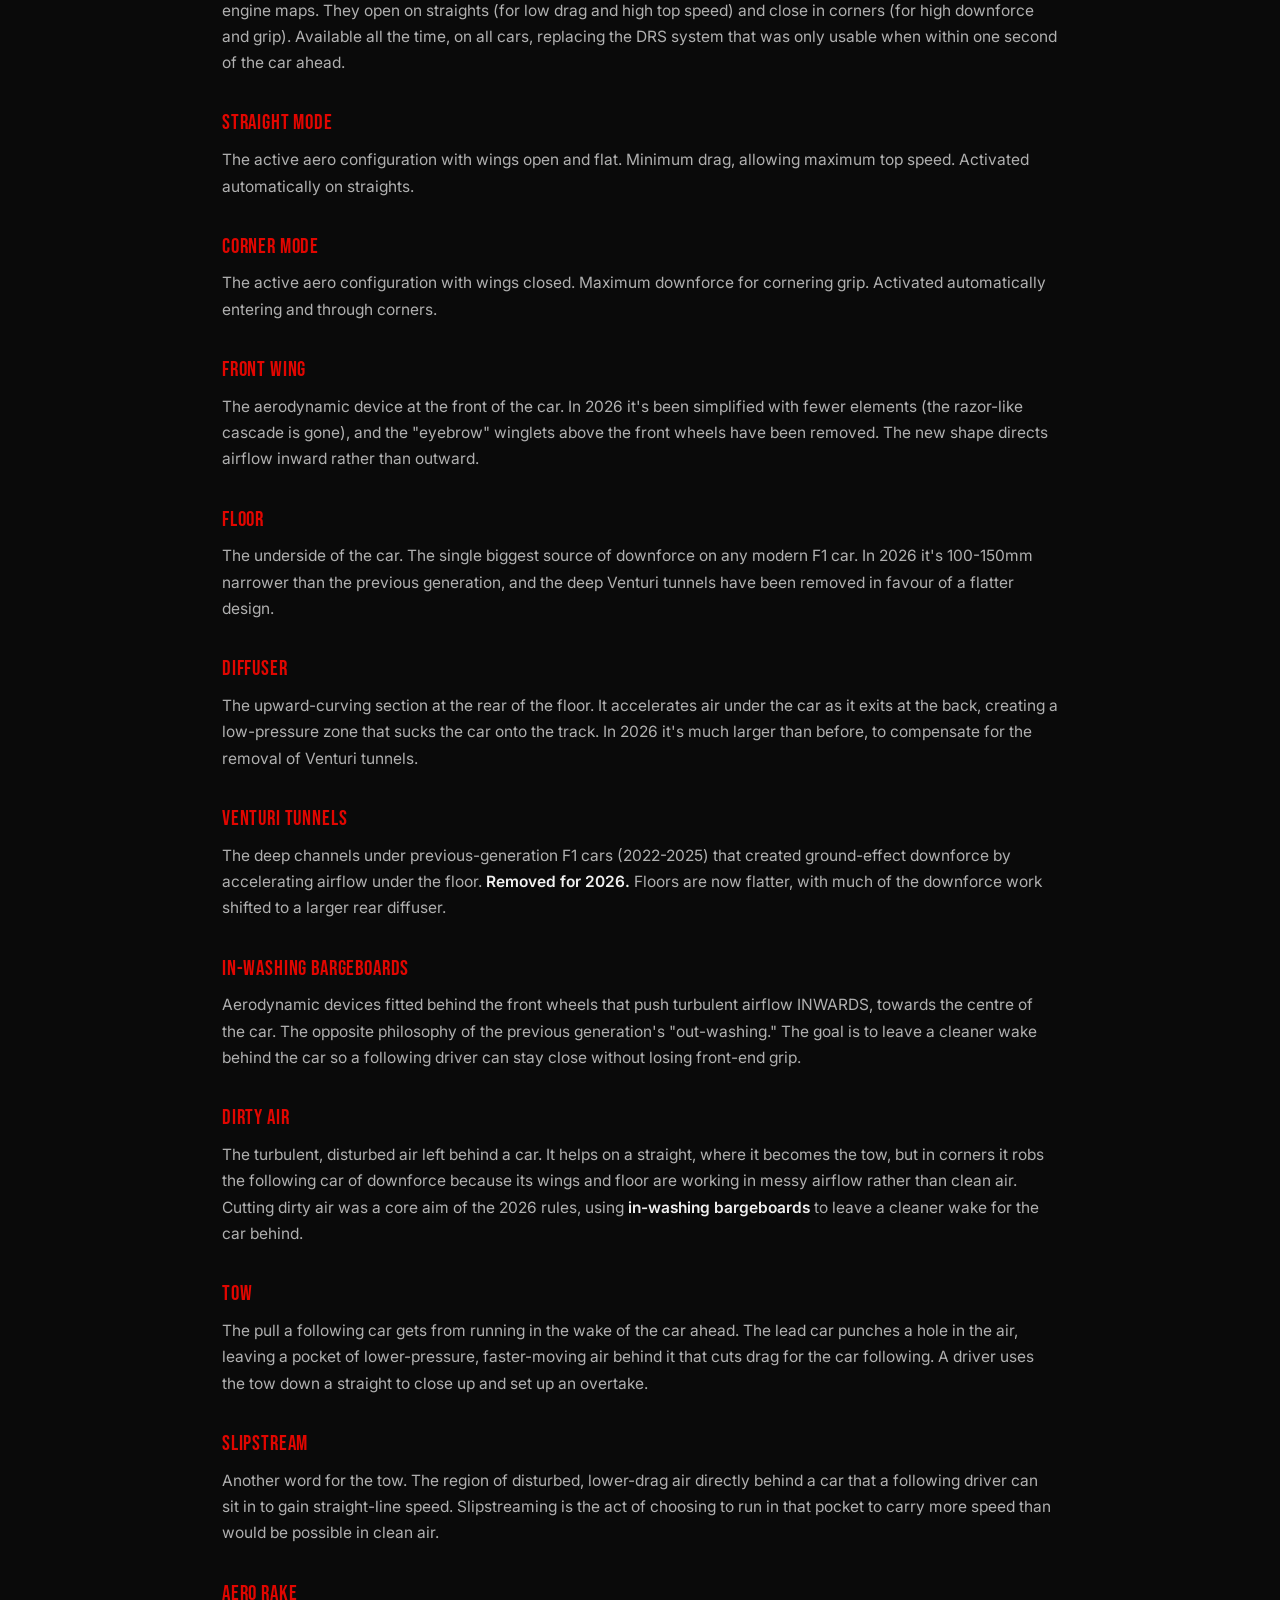
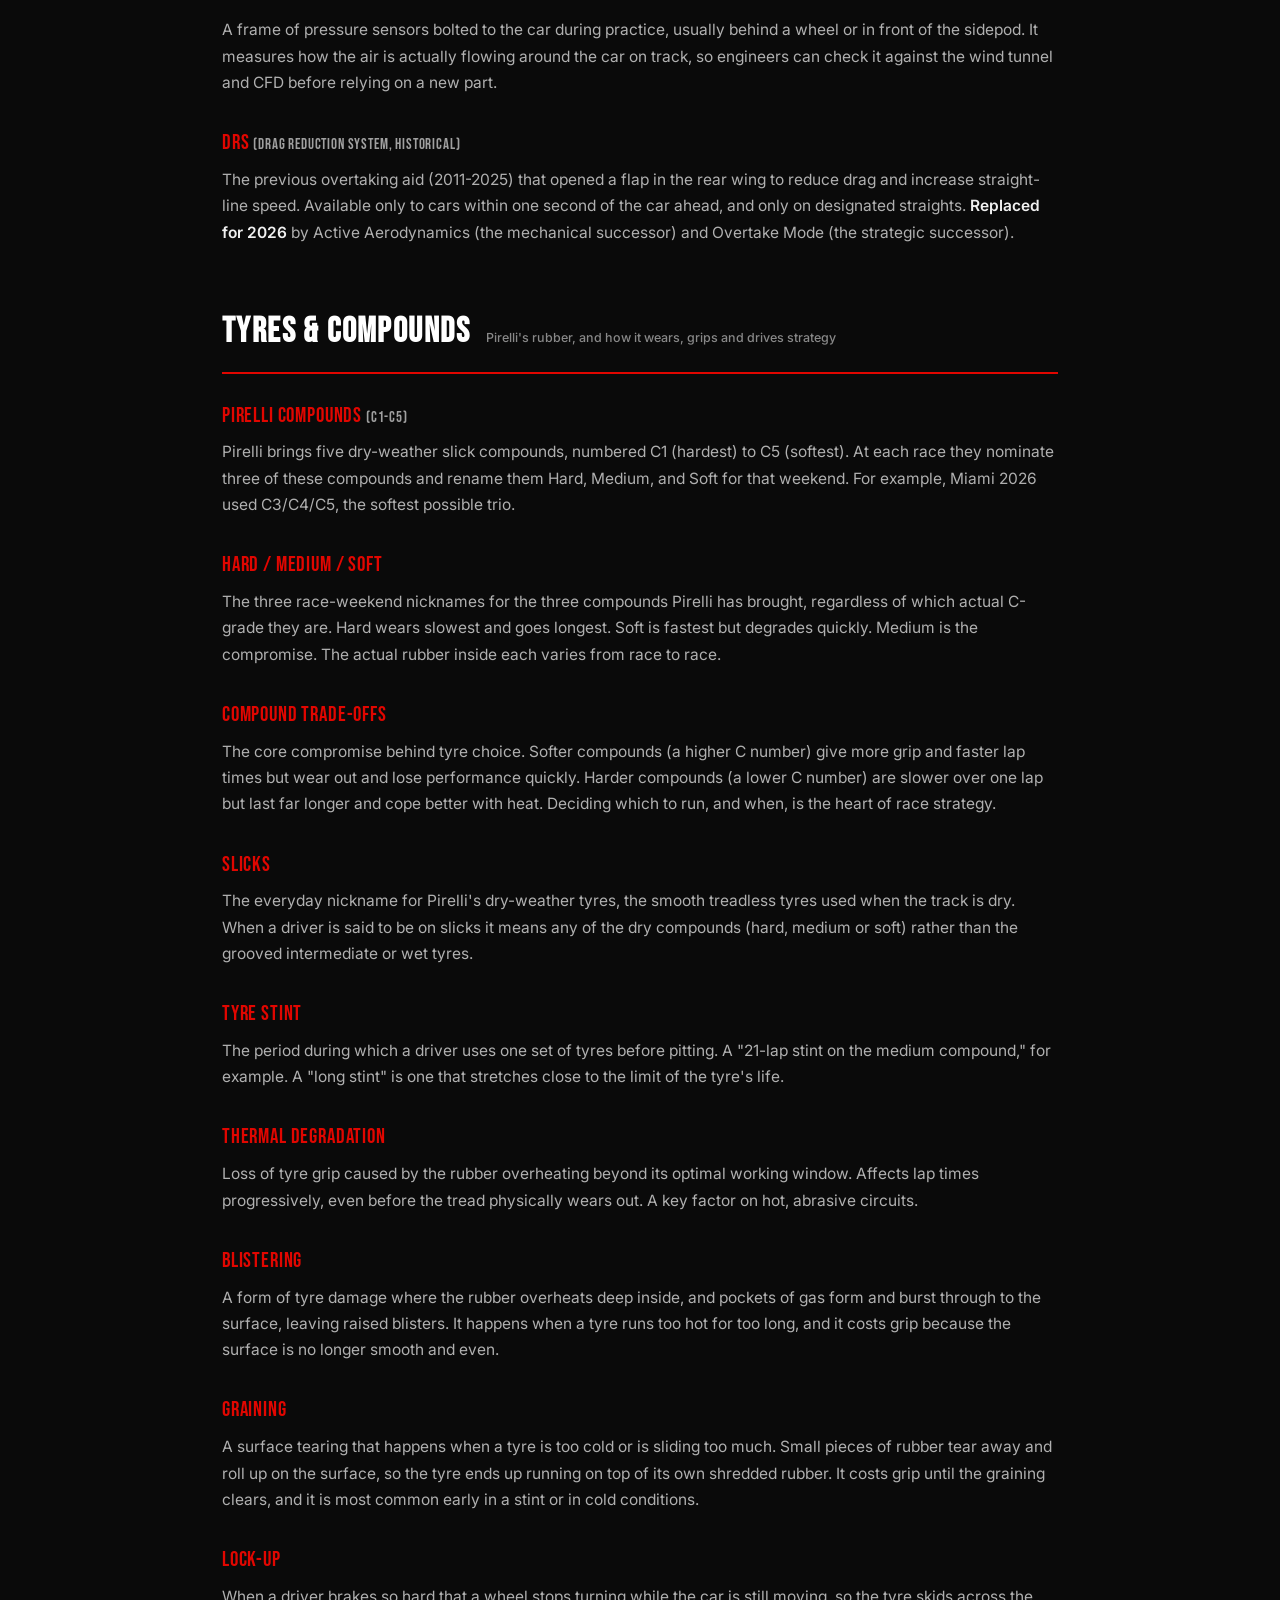
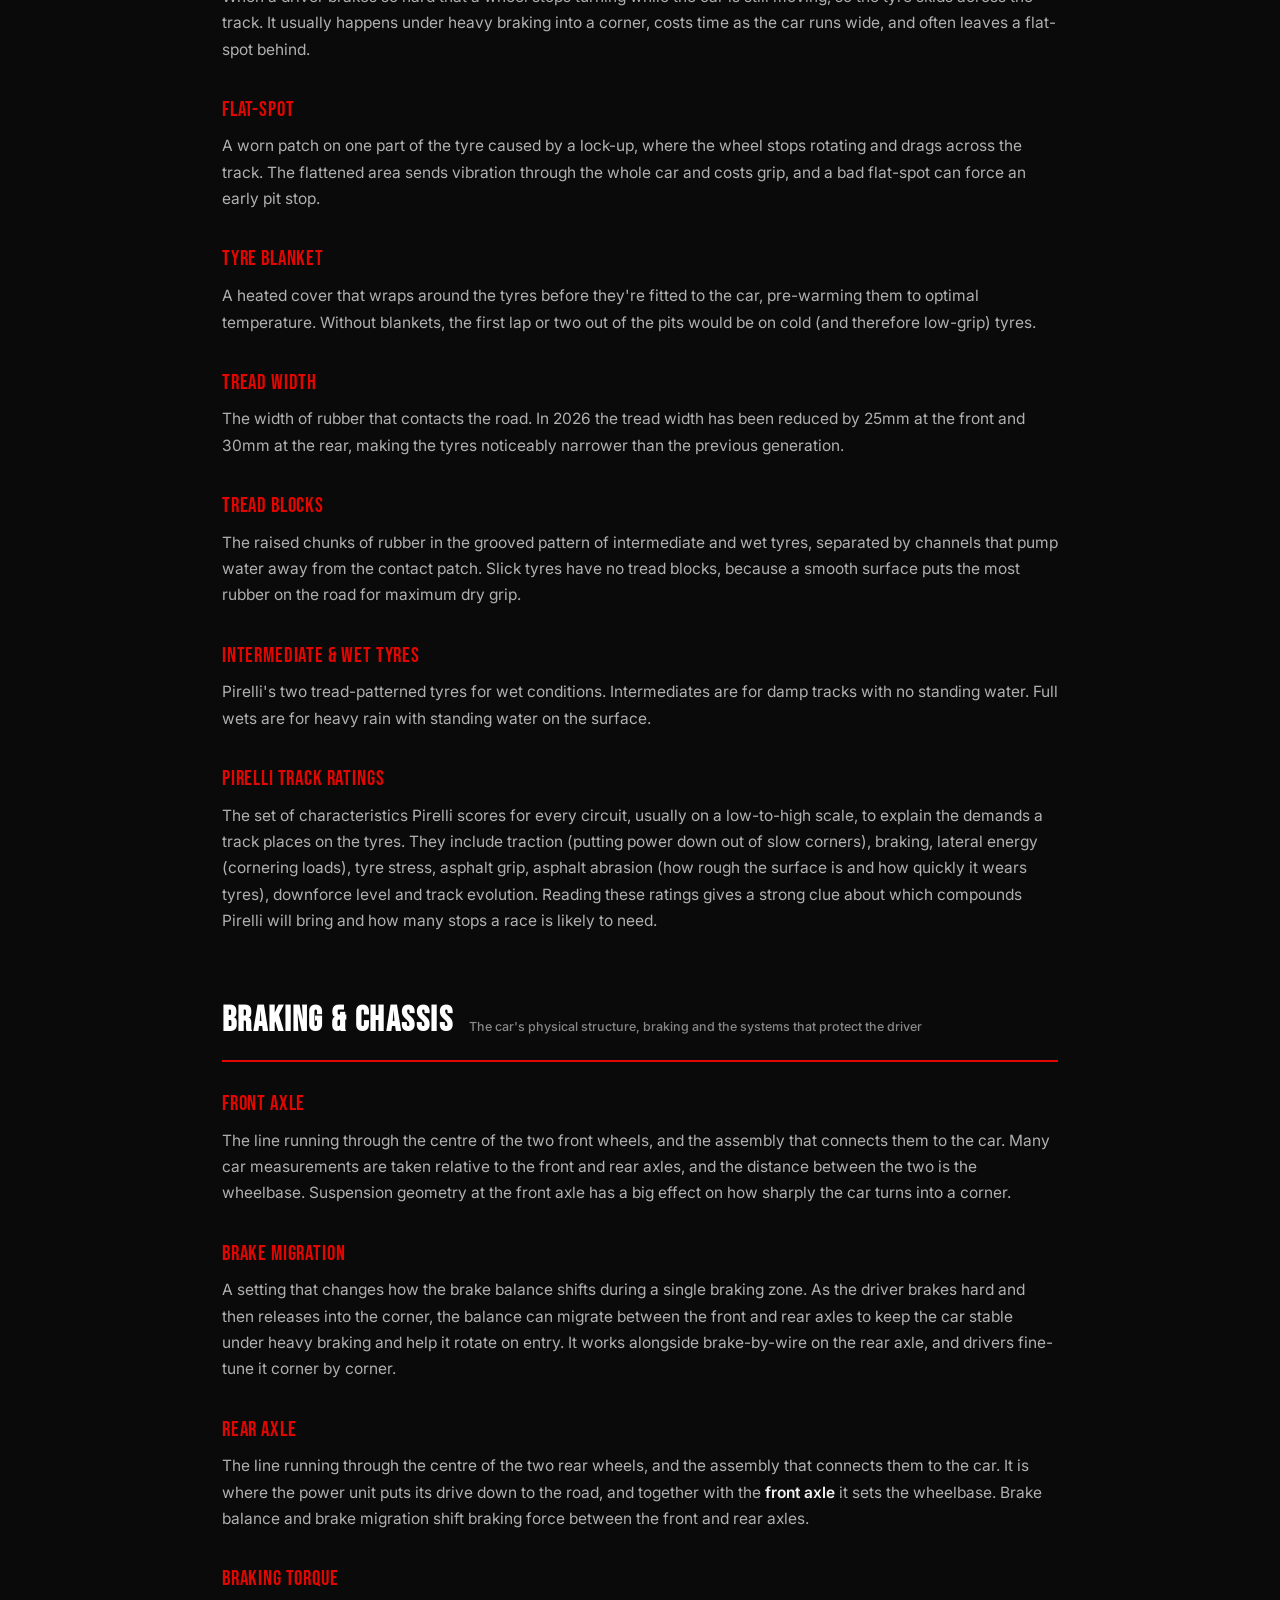
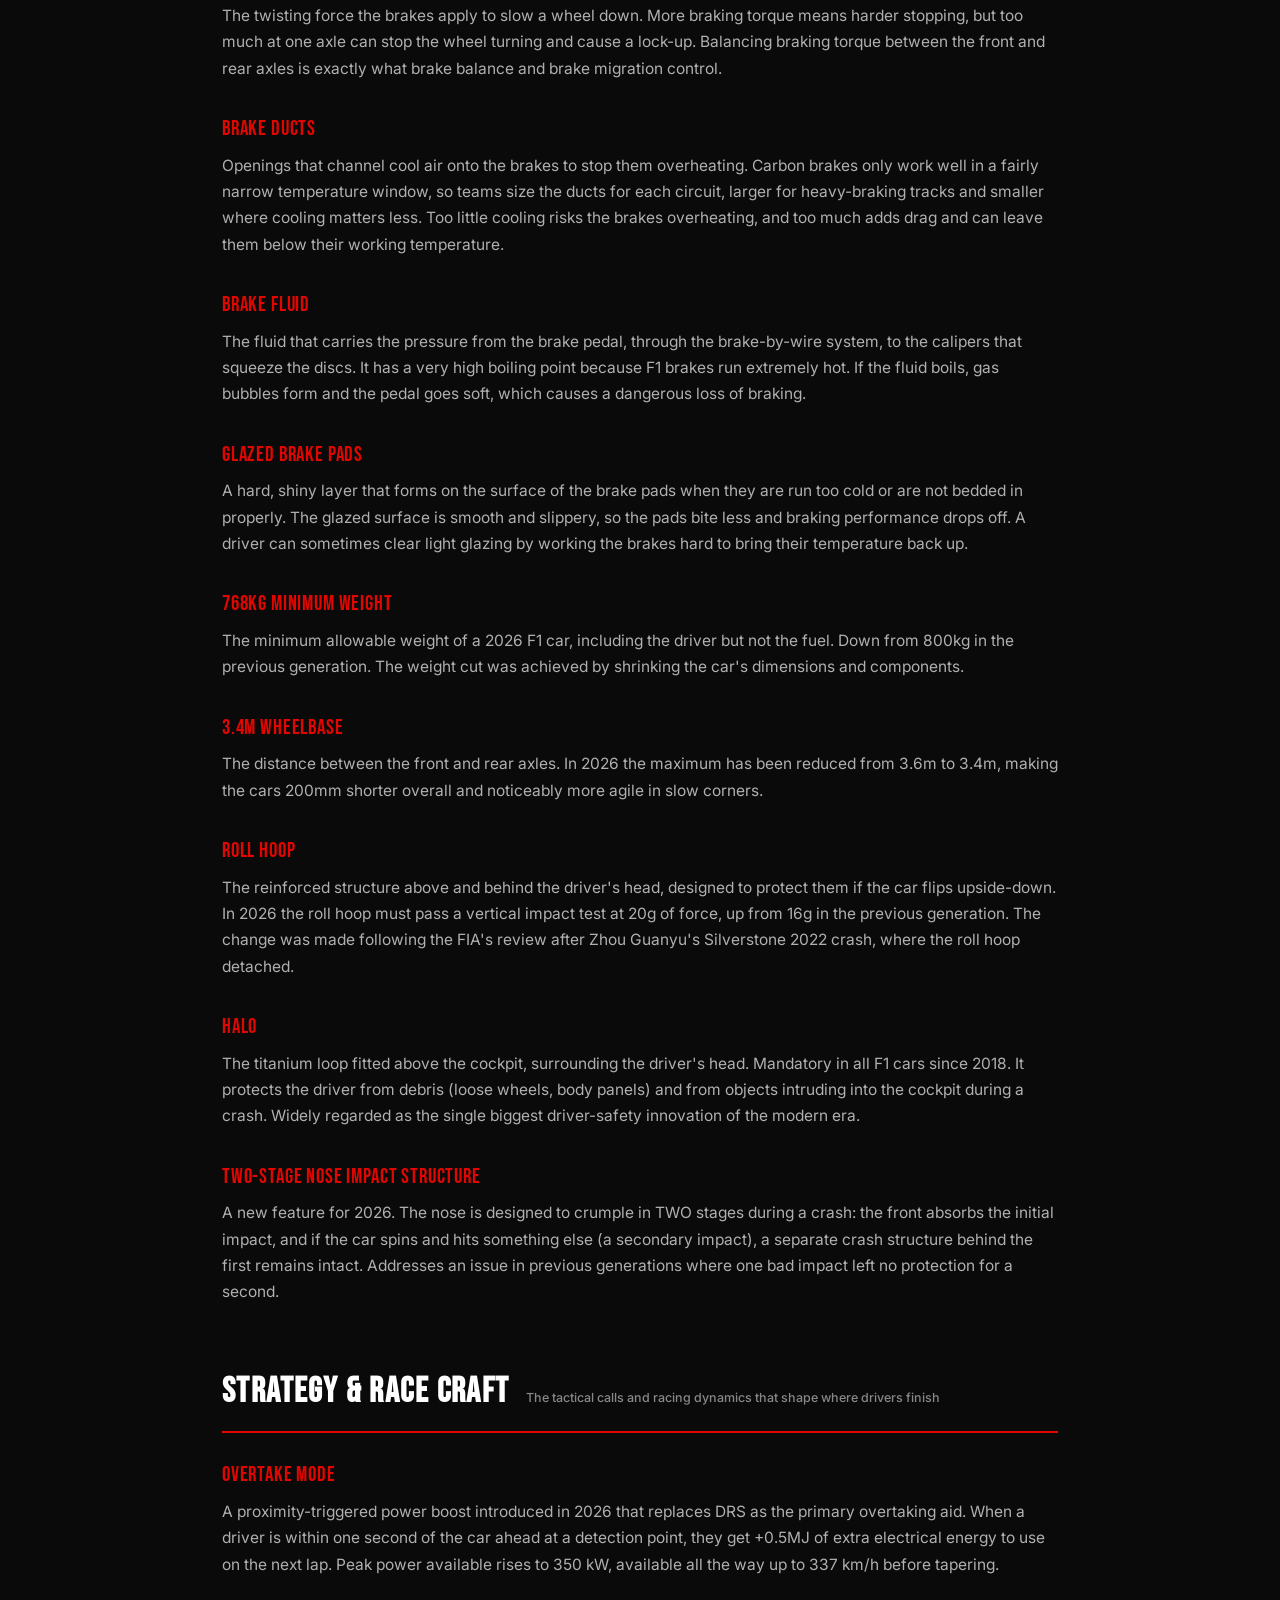
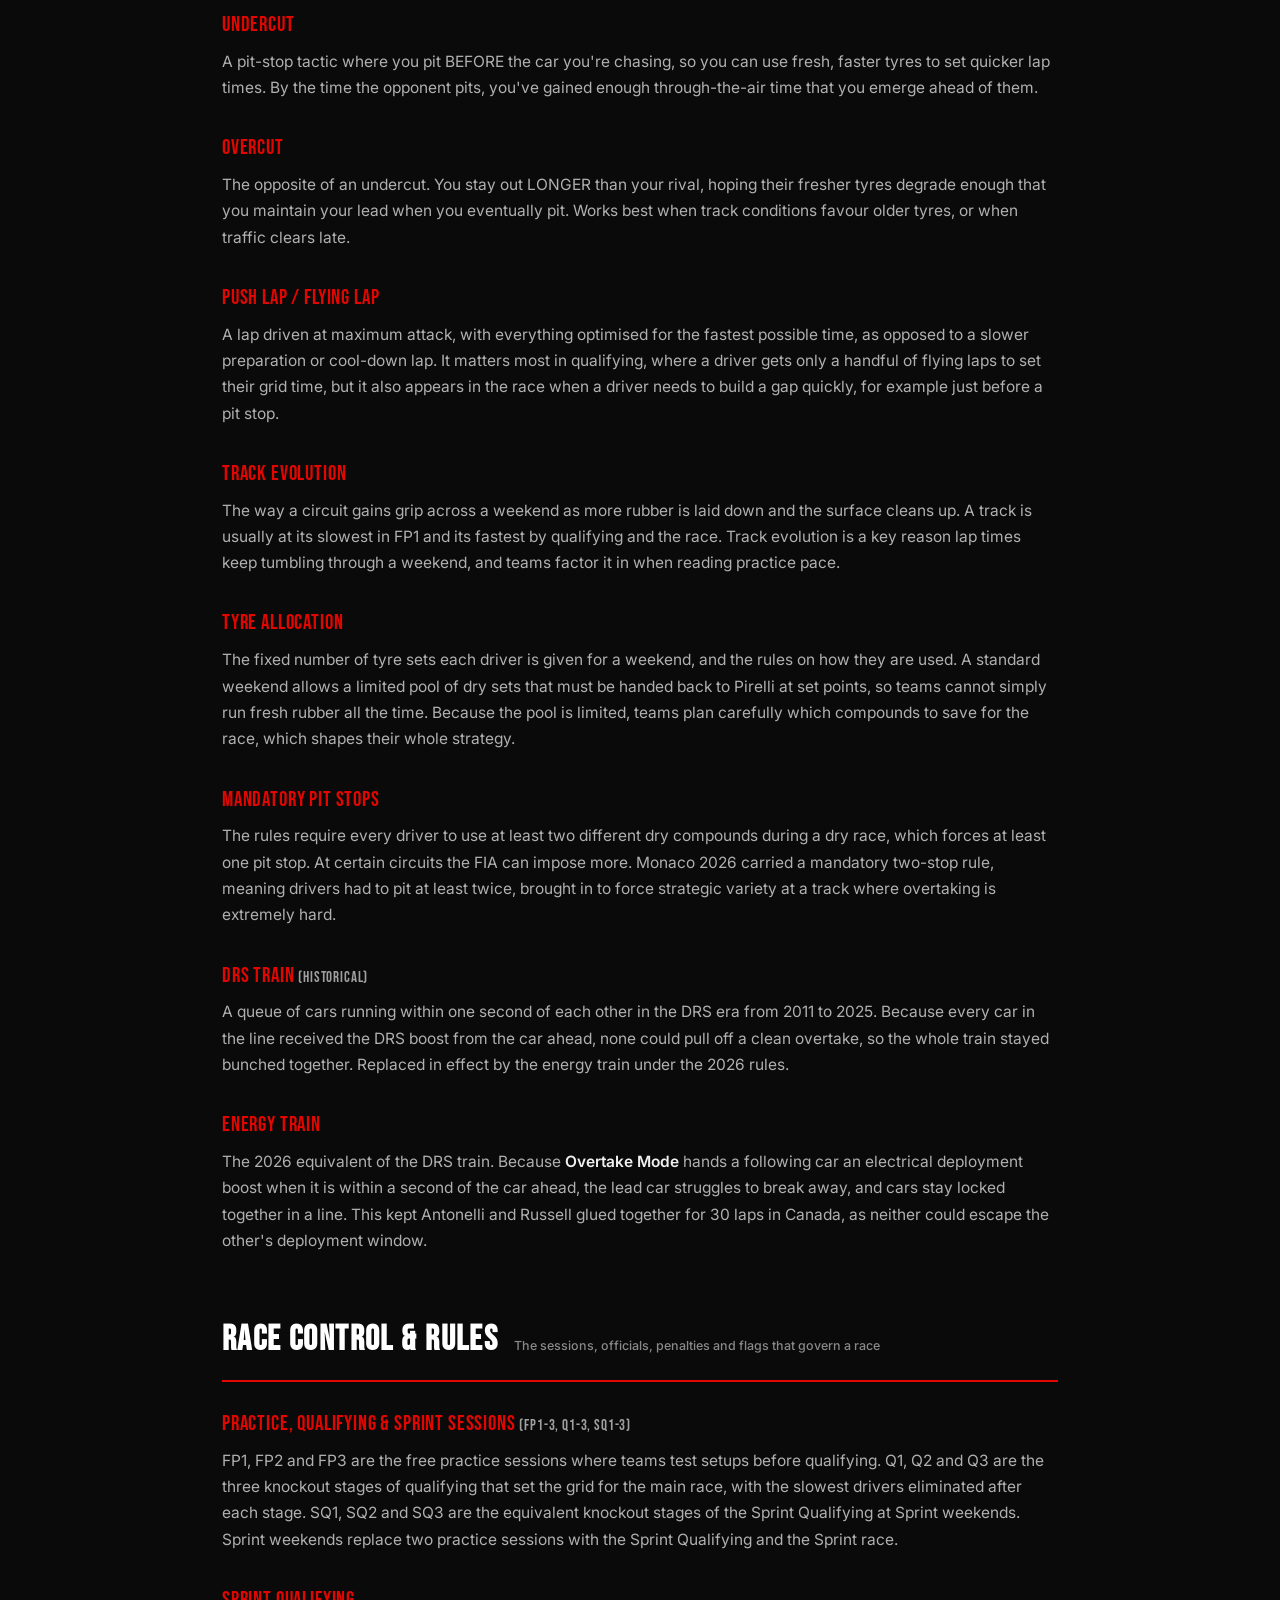
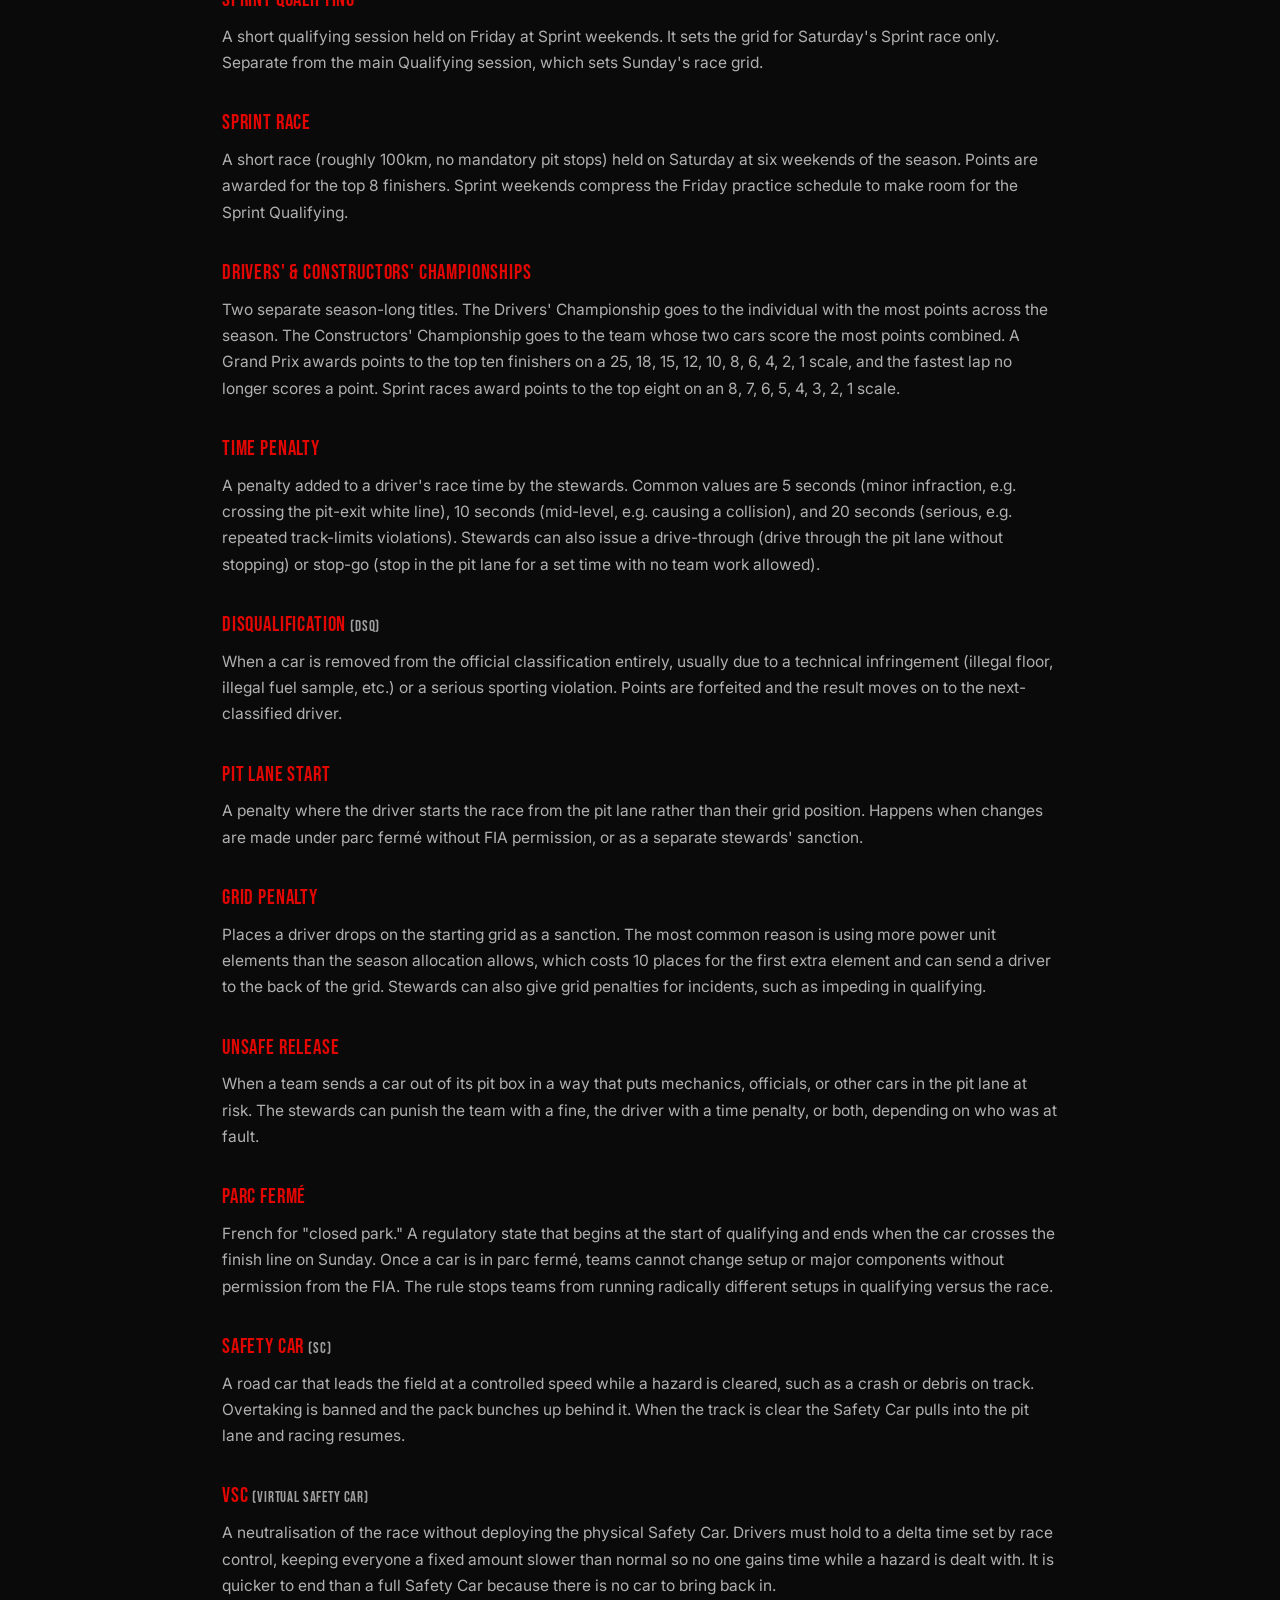
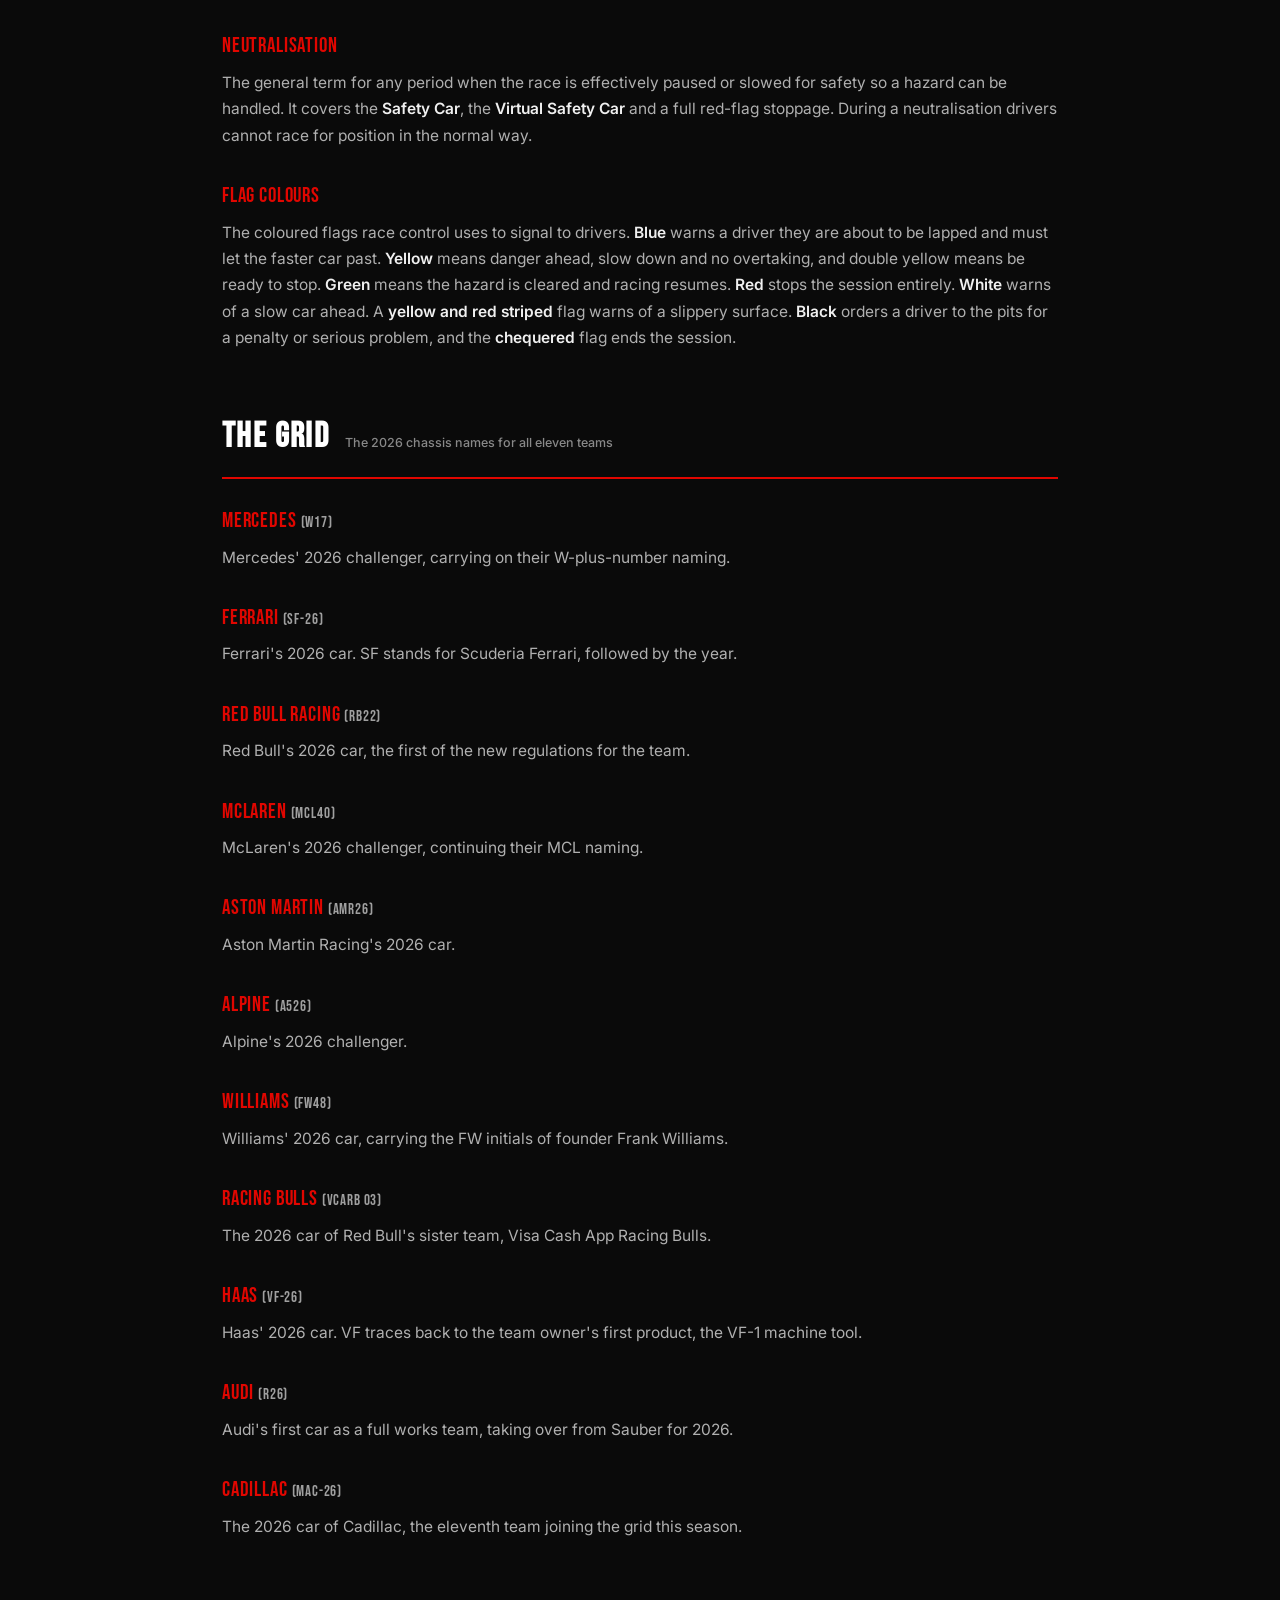
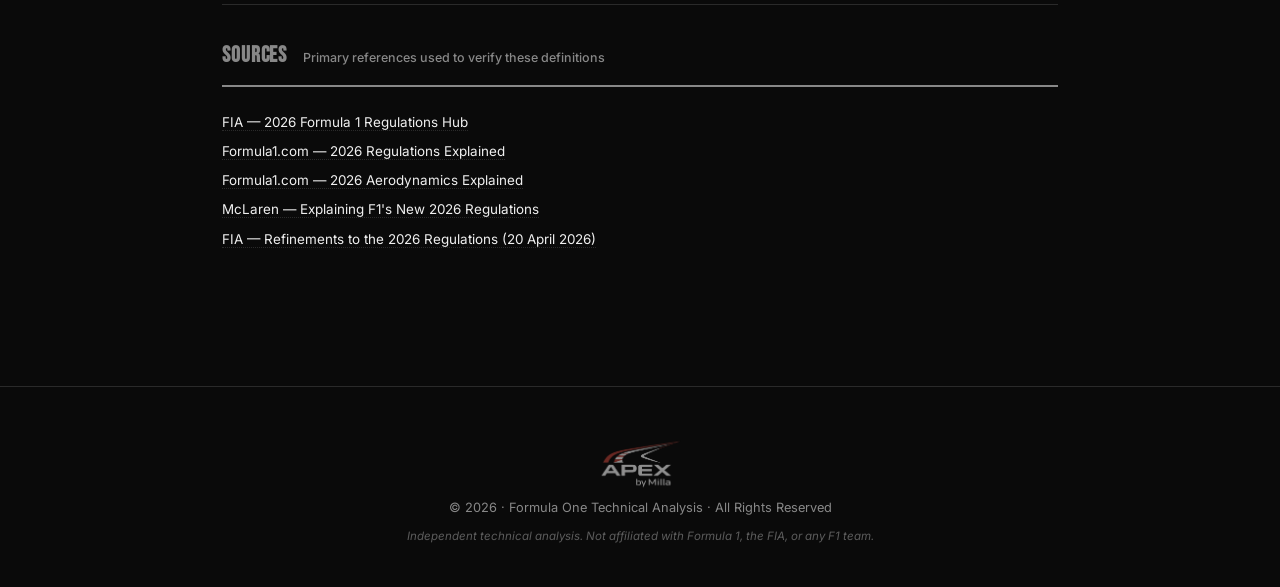
==== commit 7fdec951: "Add Belgian GP to homepage and index" ====
--- a/apex-index.html
+++ b/apex-index.html
@@ -107,6 +107,9 @@
   display: none; z-index: 120;
 }
 .nav-races.open > .nav-races-panel { display: block; }
+/* Invisible bridge over the gap between the button and the panel, so the
+   mouse never leaves the dropdown on its way down to a race. */
+.nav-races-panel::before { content: ""; position: absolute; left: 0; right: 0; top: -0.6rem; height: 0.6rem; }
 /* ✏️ Once you pass about 12 races, change repeat(2 to repeat(3 so the panel
    stays short rather than tall. */
 .nav-races-grid { display: grid; grid-template-columns: repeat(2, minmax(148px, 1fr)); gap: 0.1rem; }
@@ -319,6 +322,8 @@
             <a href="races/monaco.html">🇲🇨 Monaco</a>
             <a href="races/barcelona.html">🇪🇸 Barcelona</a>
             <a href="races/austria.html">🇦🇹 Austria</a>
+            <a href="races/silverstone.html">🇬🇧 Silverstone</a>
+            <a href="races/belgium.html">🇧🇪 Belgium</a>
           </div>
         </div>
       </li>
@@ -516,6 +521,11 @@
         <p class="term-definition">Another word for the tow. The region of disturbed, lower-drag air directly behind a car that a following driver can sit in to gain straight-line speed. Slipstreaming is the act of choosing to run in that pocket to carry more speed than would be possible in clean air.</p>
       </div>
 
+      <div class="term" id="aero-rake">
+        <div class="term-name">Aero Rake</div>
+        <p class="term-definition">A frame of pressure sensors bolted to the car during practice, usually behind a wheel or in front of the sidepod. It measures how the air is actually flowing around the car on track, so engineers can check it against the wind tunnel and CFD before relying on a new part.</p>
+      </div>
+
       <div class="term" id="drs">
         <div class="term-name">DRS <span class="abbr">(Drag Reduction System, historical)</span></div>
         <p class="term-definition">The previous overtaking aid (2011-2025) that opened a flap in the rear wing to reduce drag and increase straight-line speed. Available only to cars within one second of the car ahead, and only on designated straights. <strong>Replaced for 2026</strong> by Active Aerodynamics (the mechanical successor) and Overtake Mode (the strategic successor).</p>
@@ -766,6 +776,16 @@
       <div class="term" id="pit-lane-start">
         <div class="term-name">Pit Lane Start</div>
         <p class="term-definition">A penalty where the driver starts the race from the pit lane rather than their grid position. Happens when changes are made under parc fermé without FIA permission, or as a separate stewards' sanction.</p>
+      </div>
+
+      <div class="term" id="grid-penalty">
+        <div class="term-name">Grid Penalty</div>
+        <p class="term-definition">Places a driver drops on the starting grid as a sanction. The most common reason is using more power unit elements than the season allocation allows, which costs 10 places for the first extra element and can send a driver to the back of the grid. Stewards can also give grid penalties for incidents, such as impeding in qualifying.</p>
+      </div>
+
+      <div class="term" id="unsafe-release">
+        <div class="term-name">Unsafe Release</div>
+        <p class="term-definition">When a team sends a car out of its pit box in a way that puts mechanics, officials, or other cars in the pit lane at risk. The stewards can punish the team with a fine, the driver with a time penalty, or both, depending on who was at fault.</p>
       </div>
 
       <div class="term" id="parc-ferme">
@@ -974,8 +994,17 @@
       /* Checked at event time, not once at load, so narrowing a desktop
          window to phone width hands control back to tap. */
       var hoverCapable = window.matchMedia('(hover: hover) and (min-width: 769px)');
-      wrap.addEventListener('mouseenter', function () { if (hoverCapable.matches) setOpen(true); });
-      wrap.addEventListener('mouseleave', function () { if (hoverCapable.matches) setOpen(false); });
+      /* Short delay before closing, so a slightly wobbly mouse path from the
+         button to a race does not snap the panel shut. */
+      var closeTimer;
+      wrap.addEventListener('mouseenter', function () {
+        clearTimeout(closeTimer);
+        if (hoverCapable.matches) setOpen(true);
+      });
+      wrap.addEventListener('mouseleave', function () {
+        if (!hoverCapable.matches) return;
+        closeTimer = setTimeout(function () { setOpen(false); }, 300);
+      });
       document.addEventListener('click', function (e) {
         if (!wrap.contains(e.target)) setOpen(false);
       });
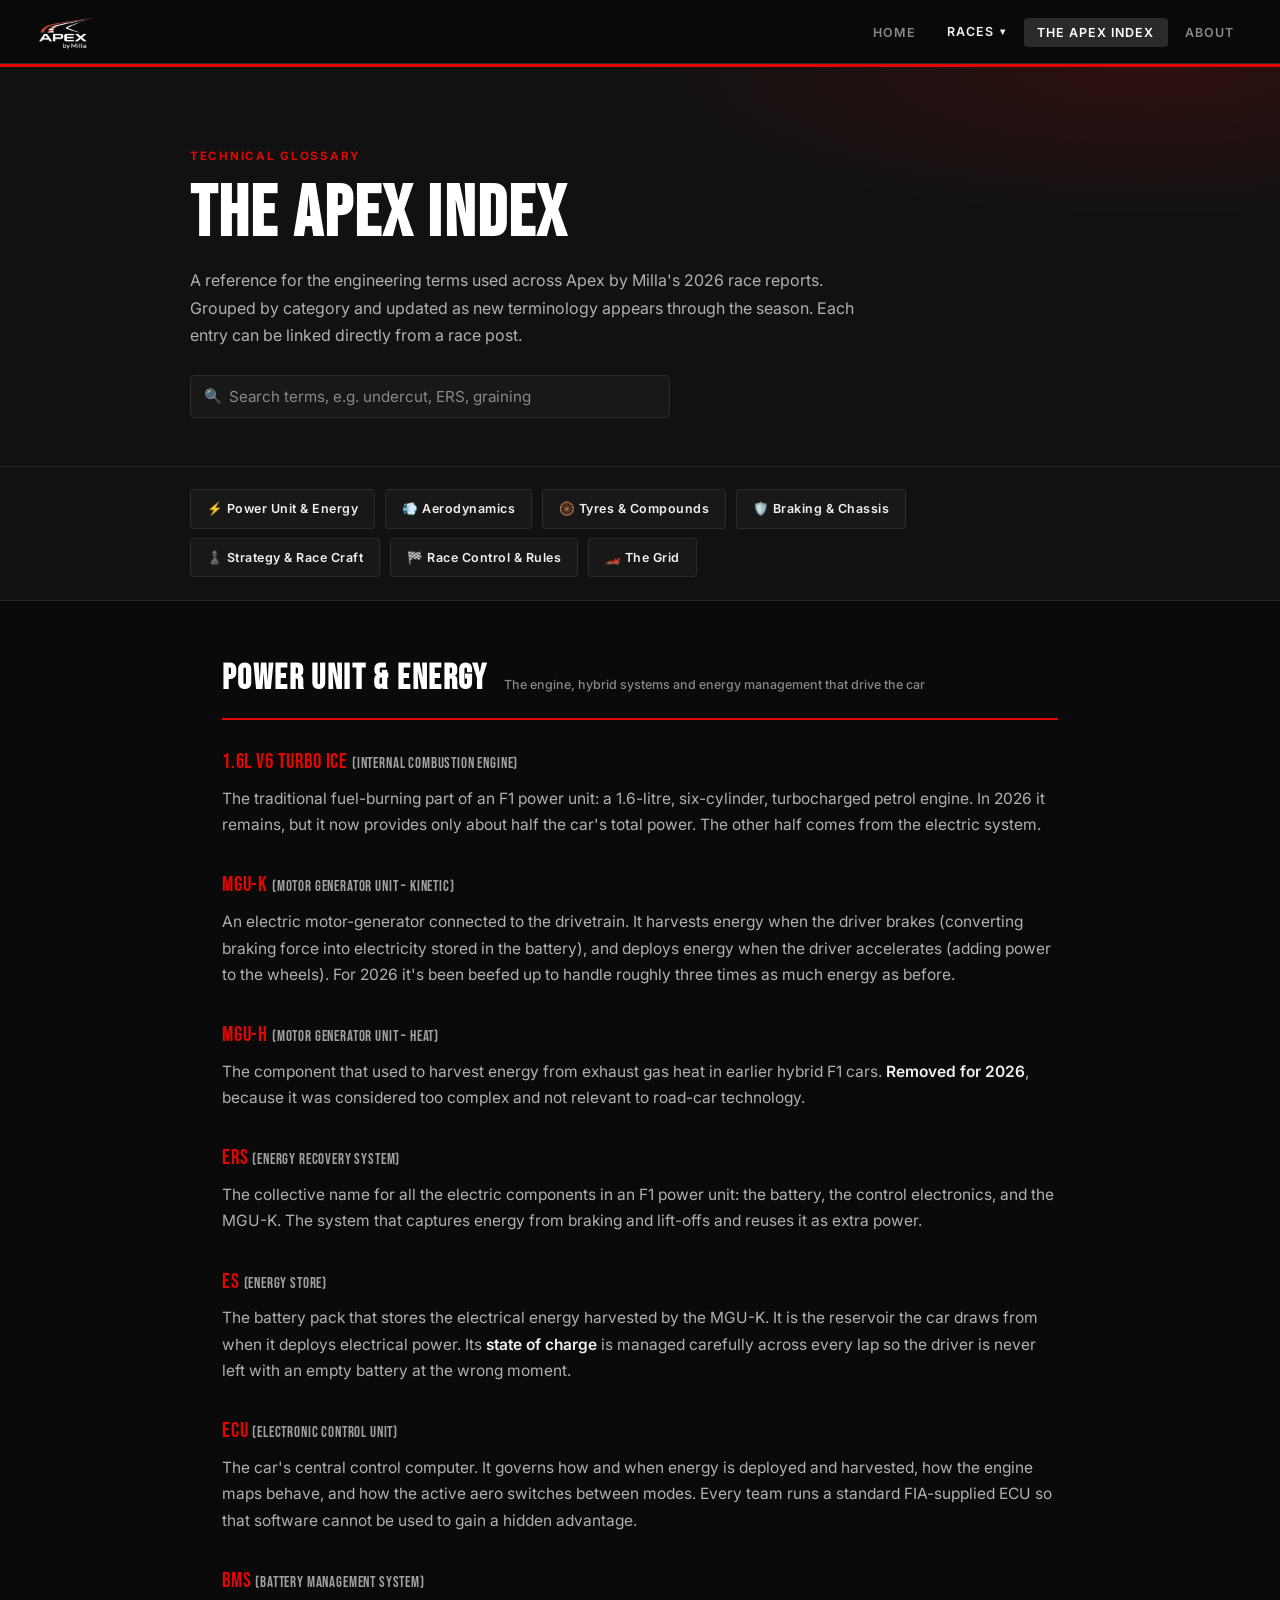
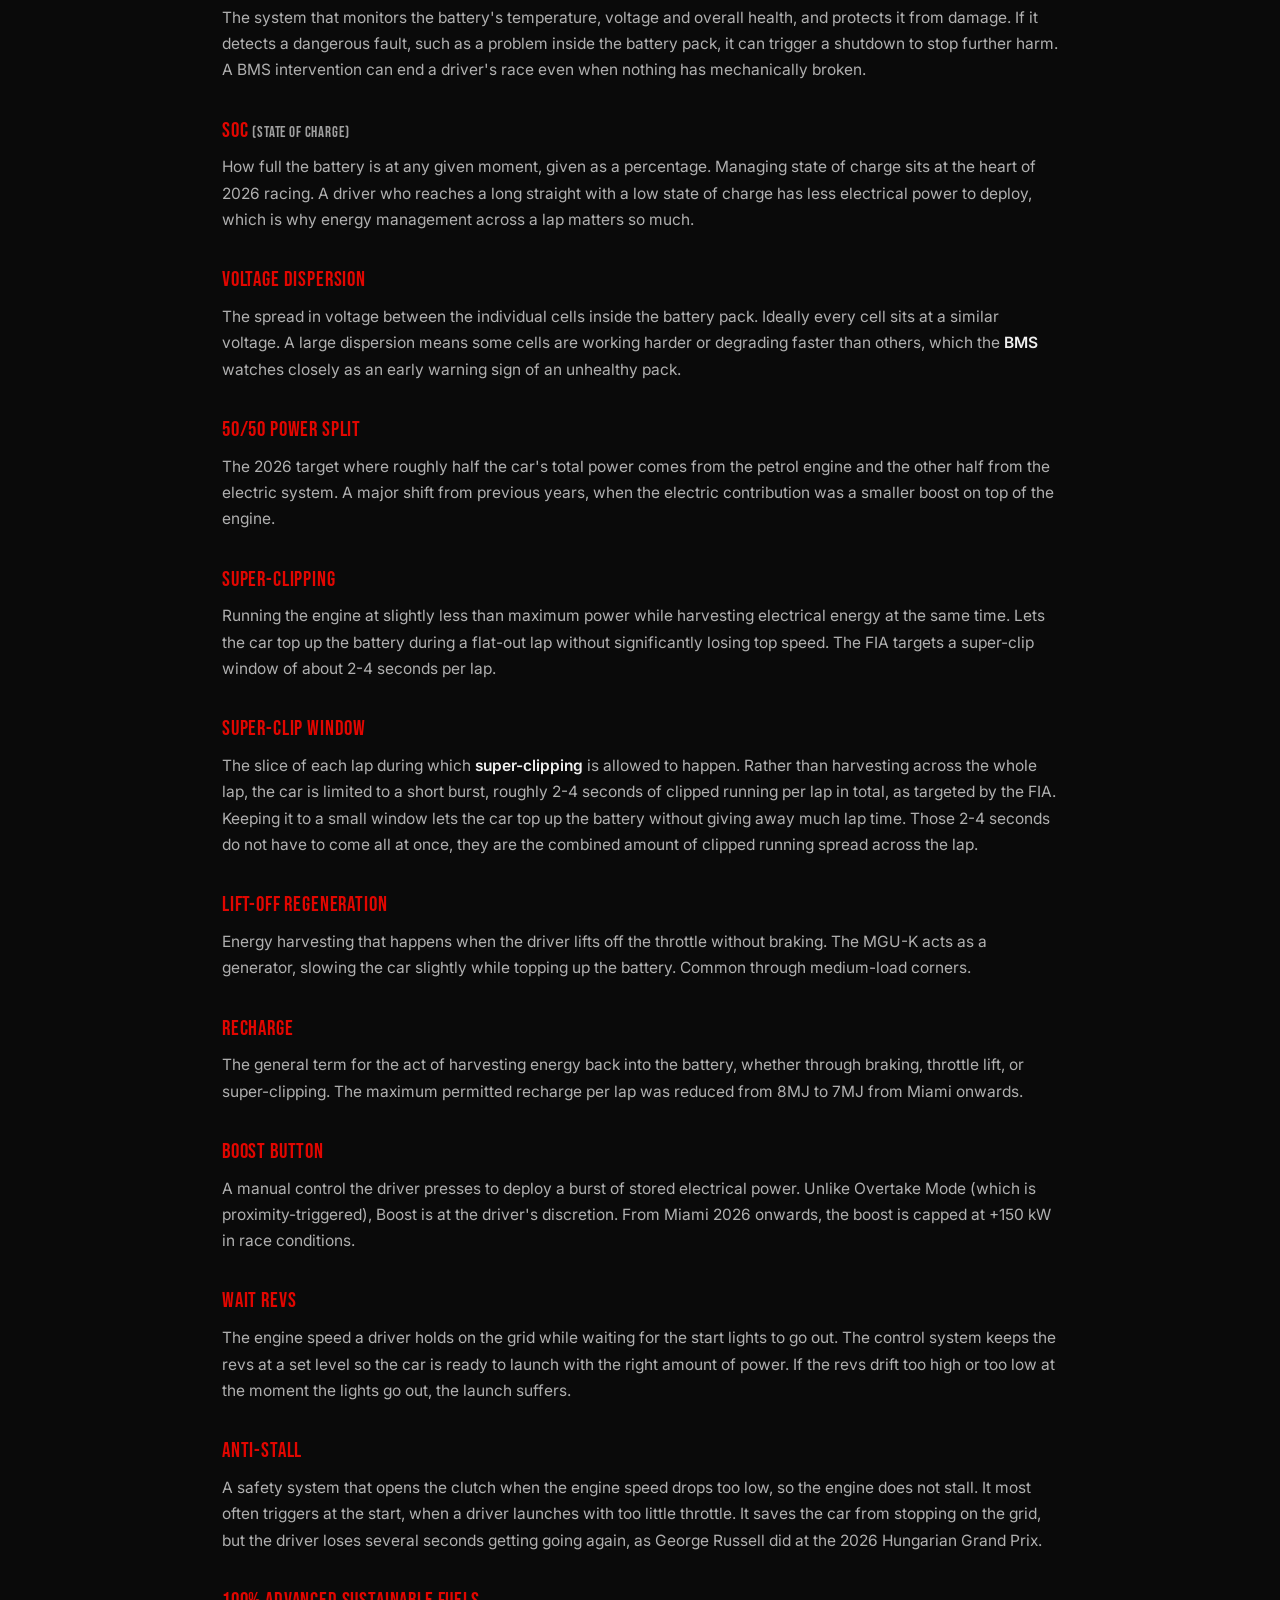
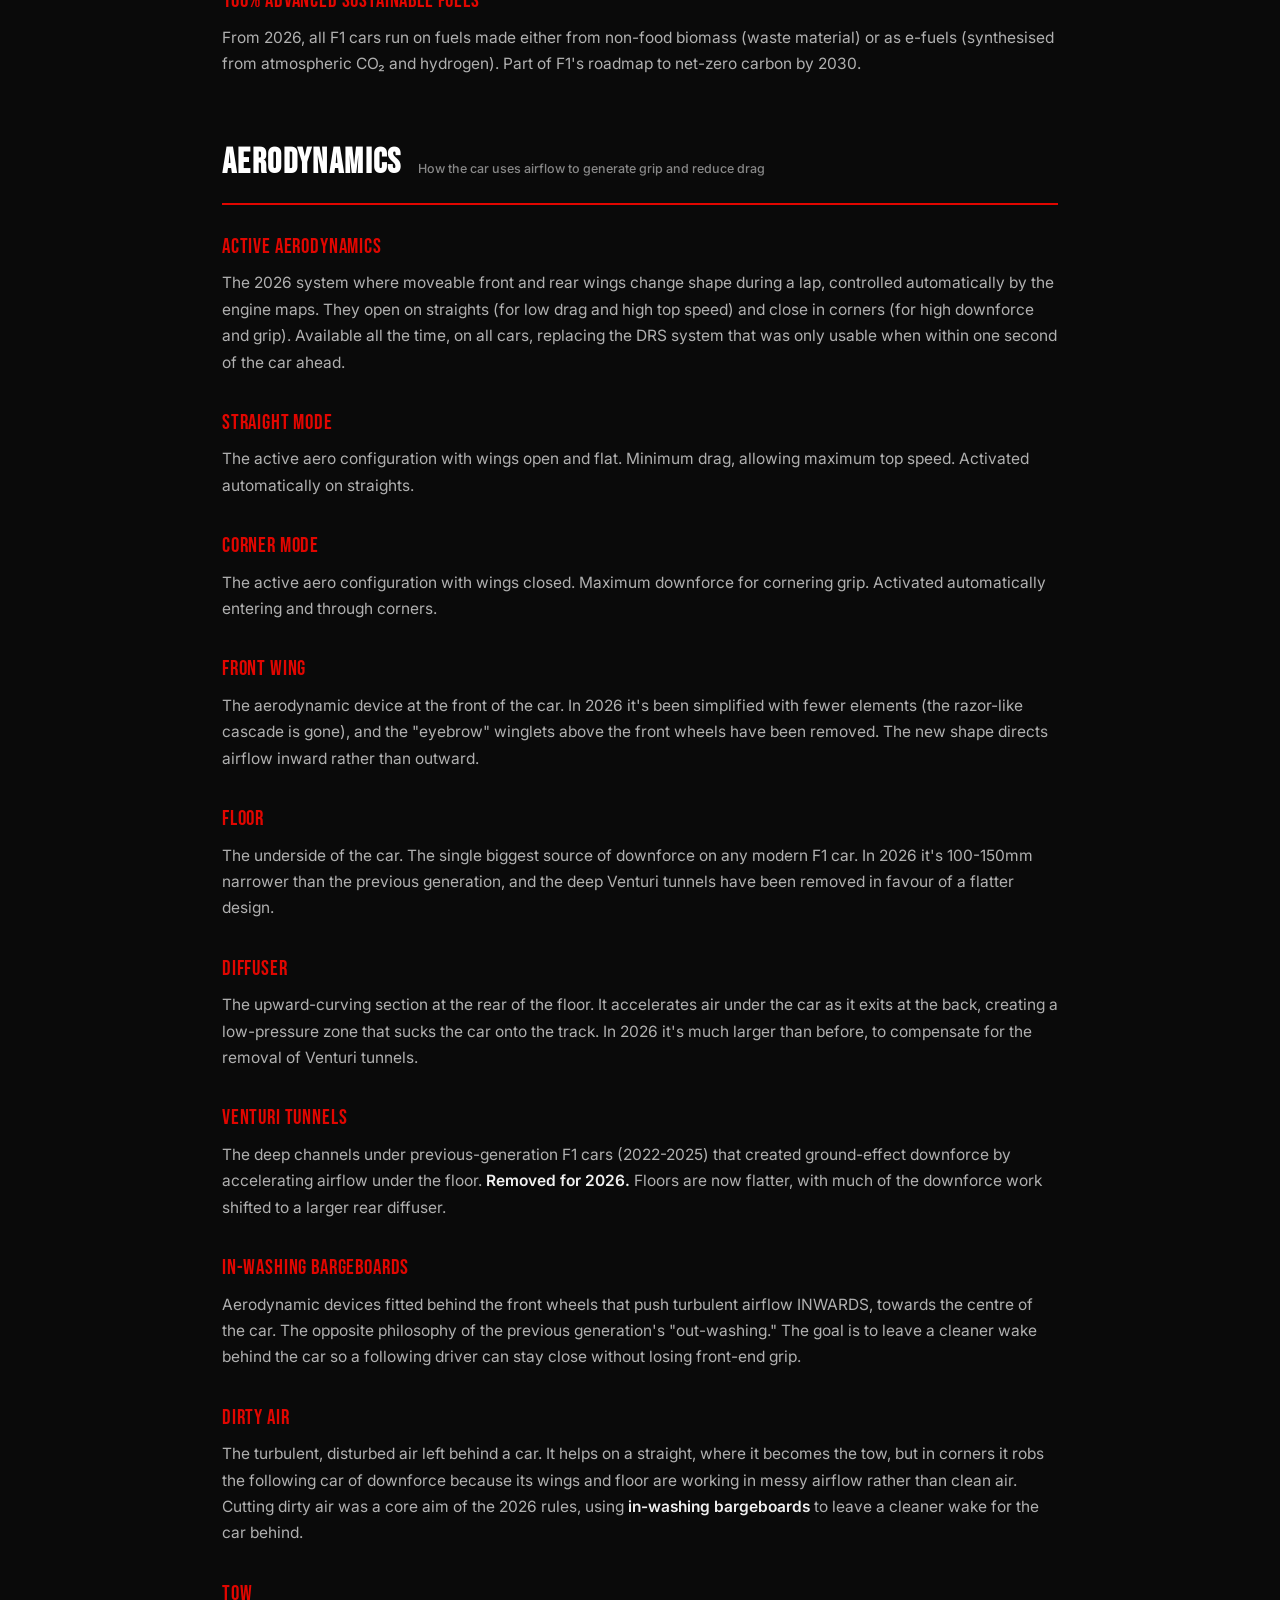
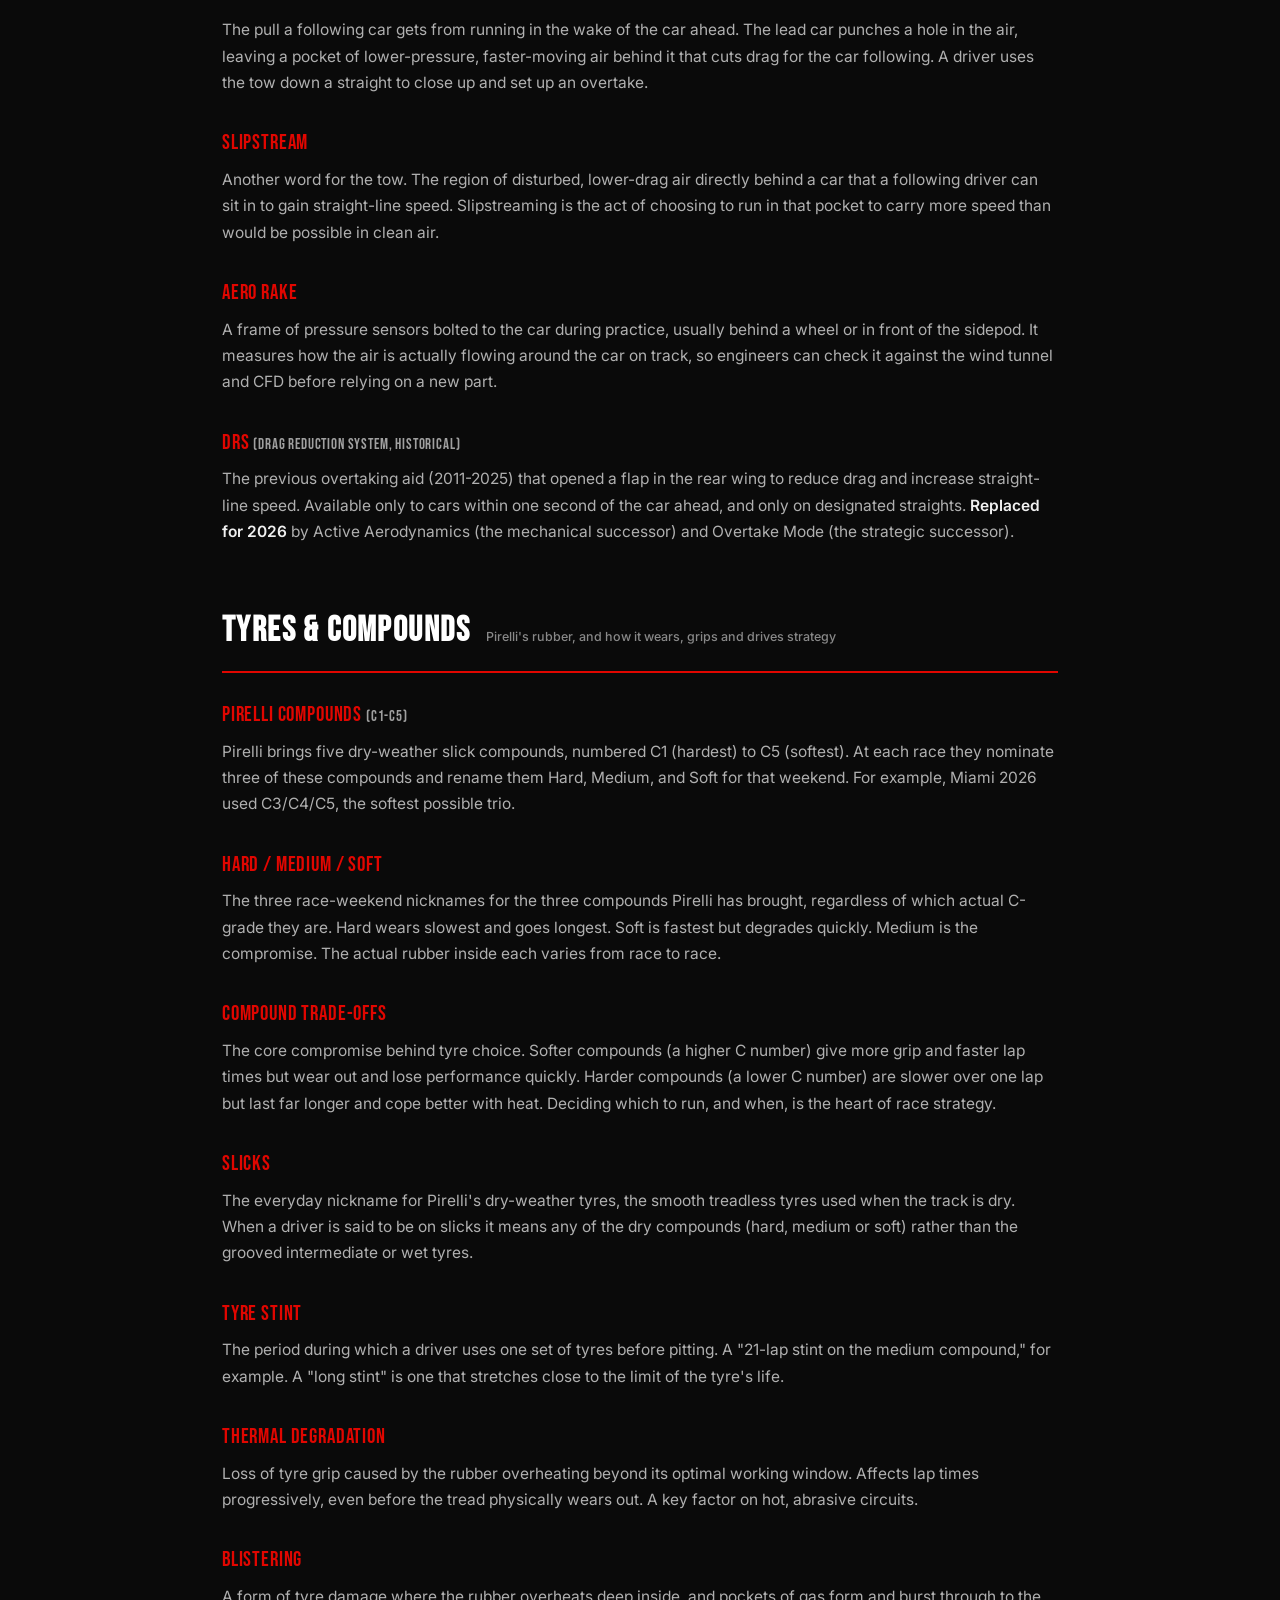
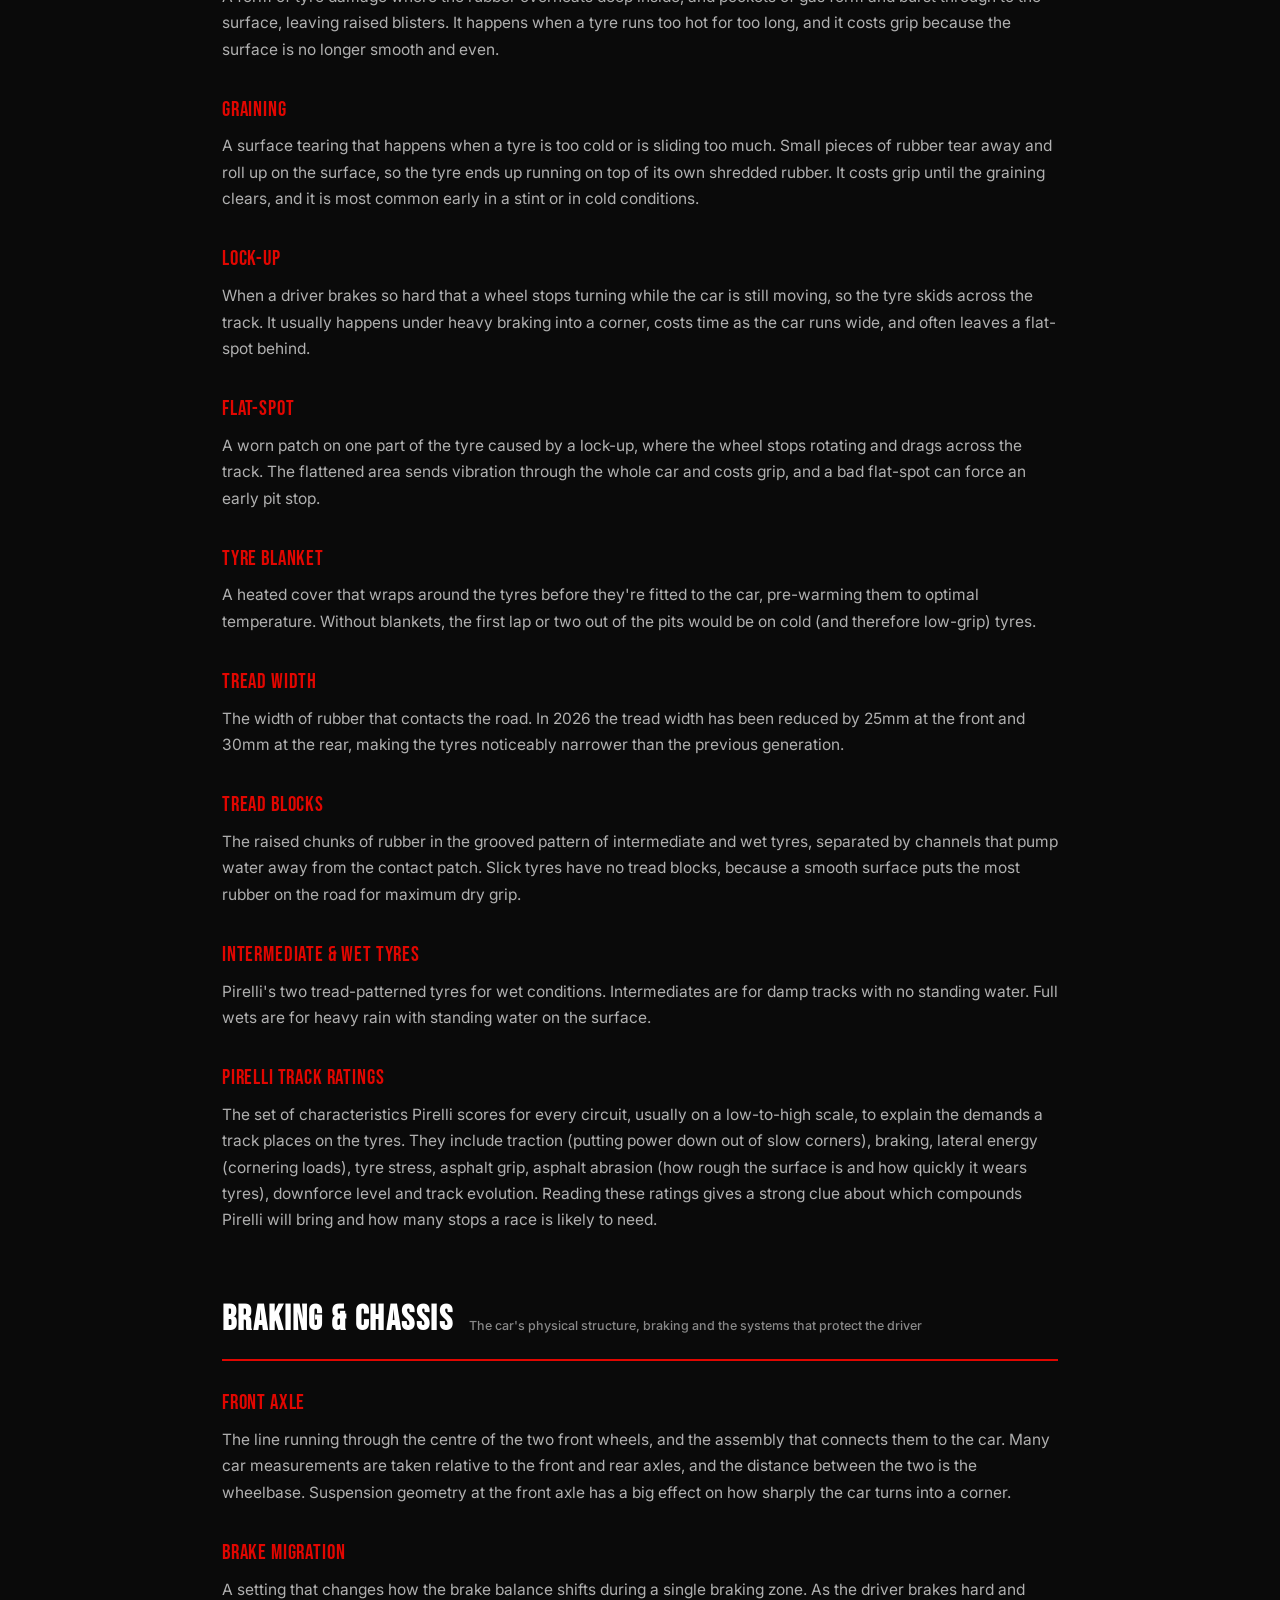
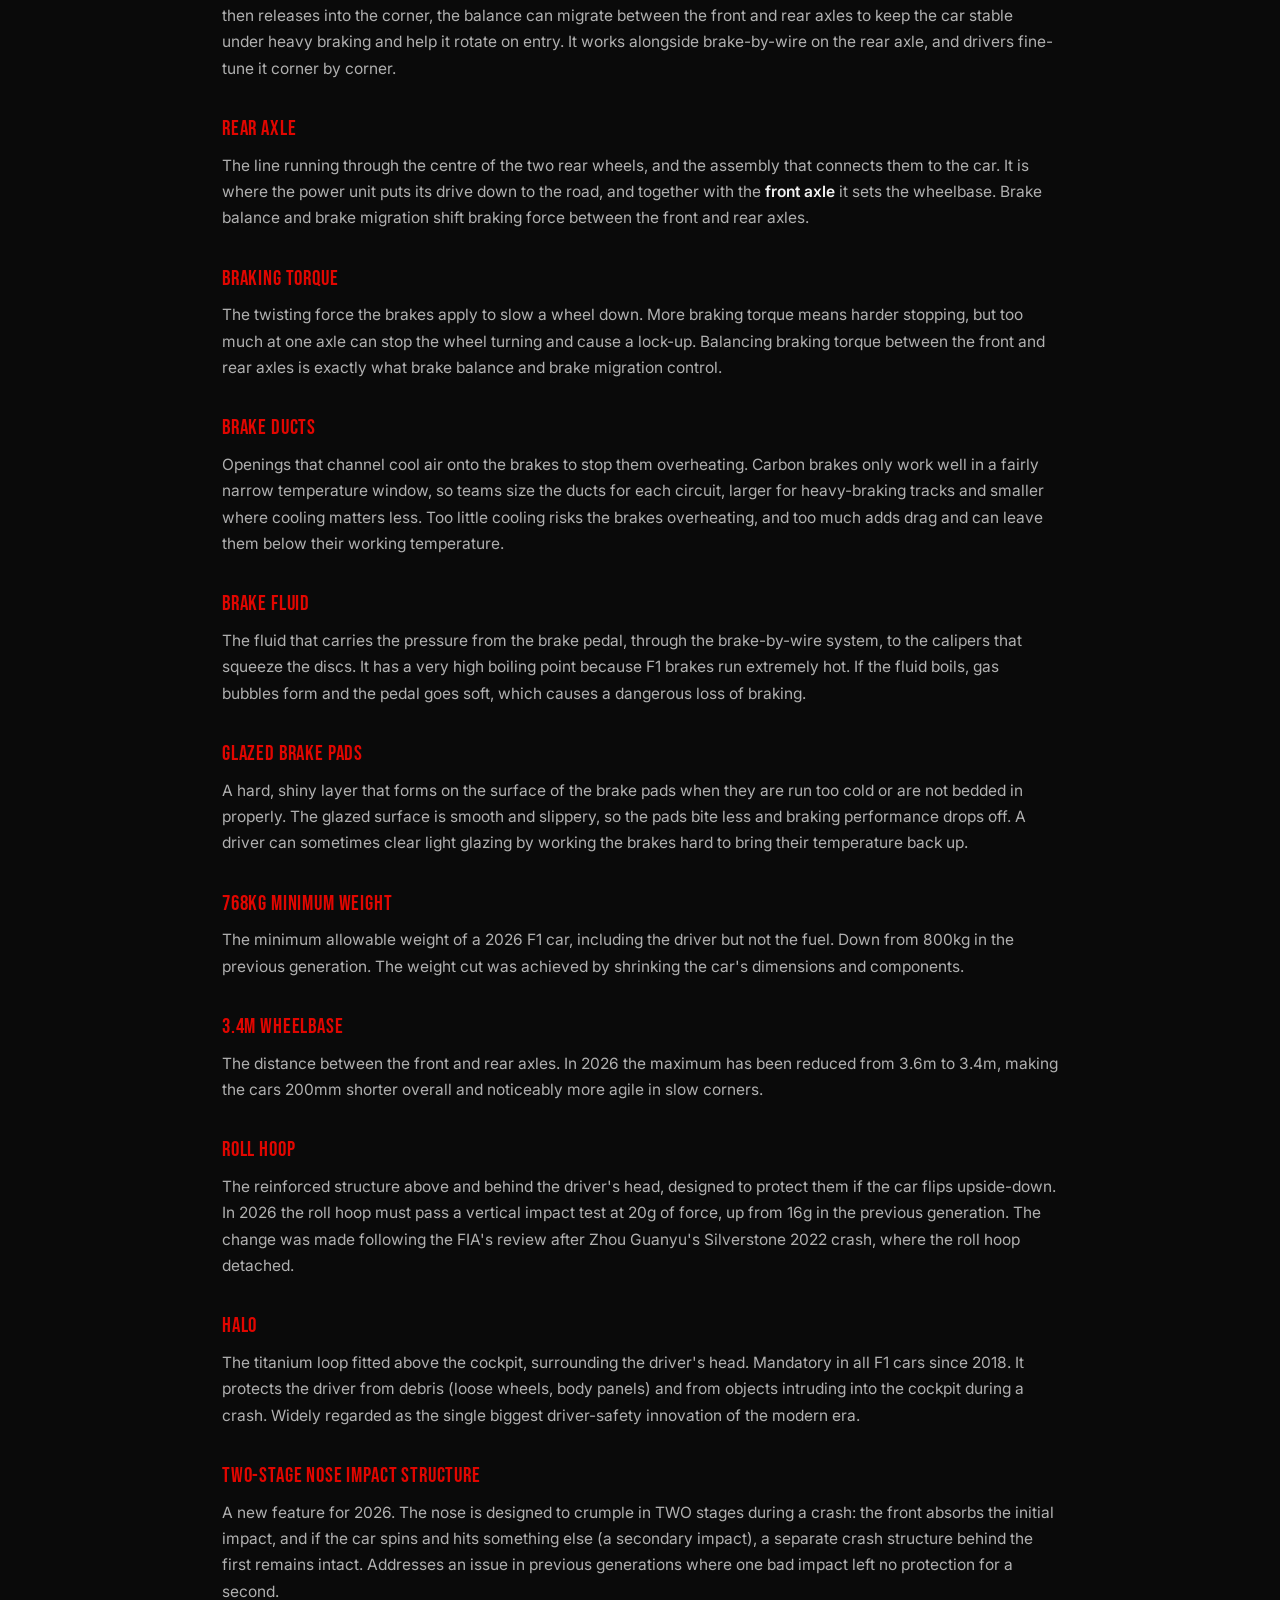
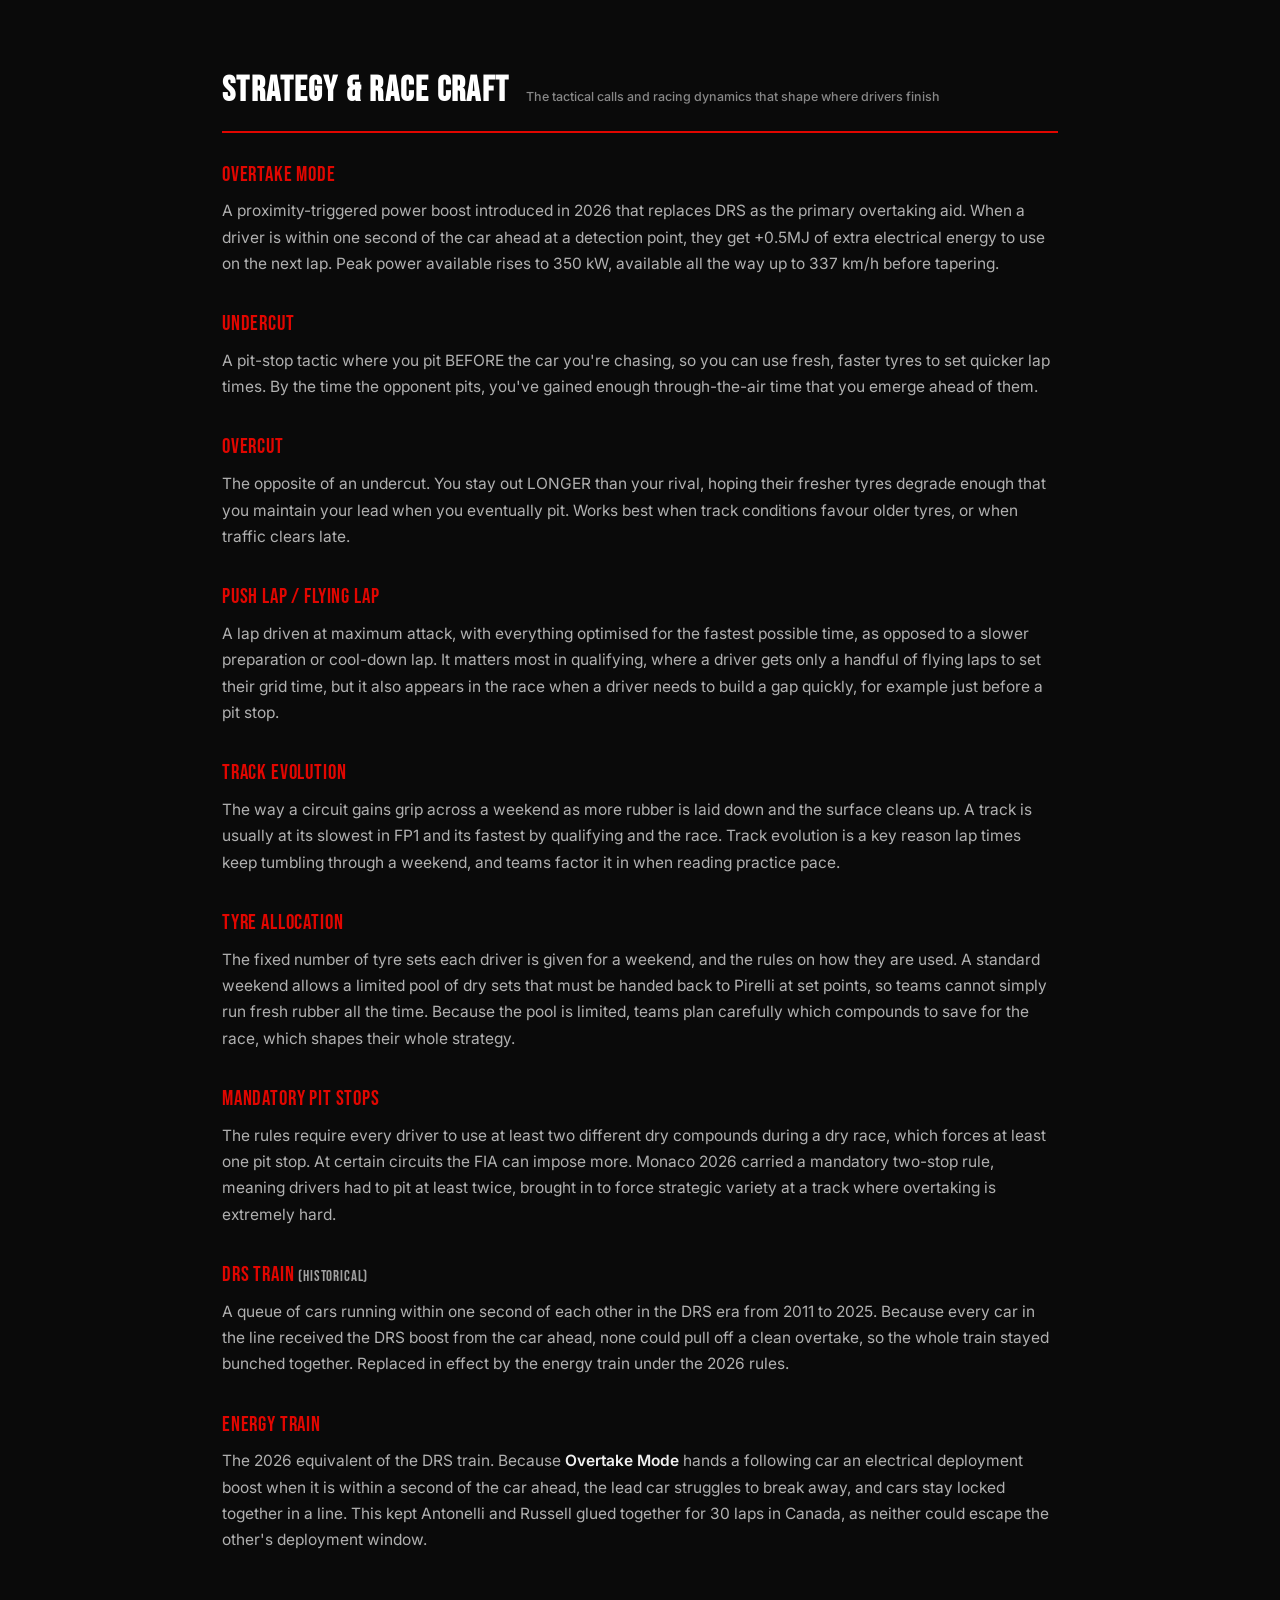
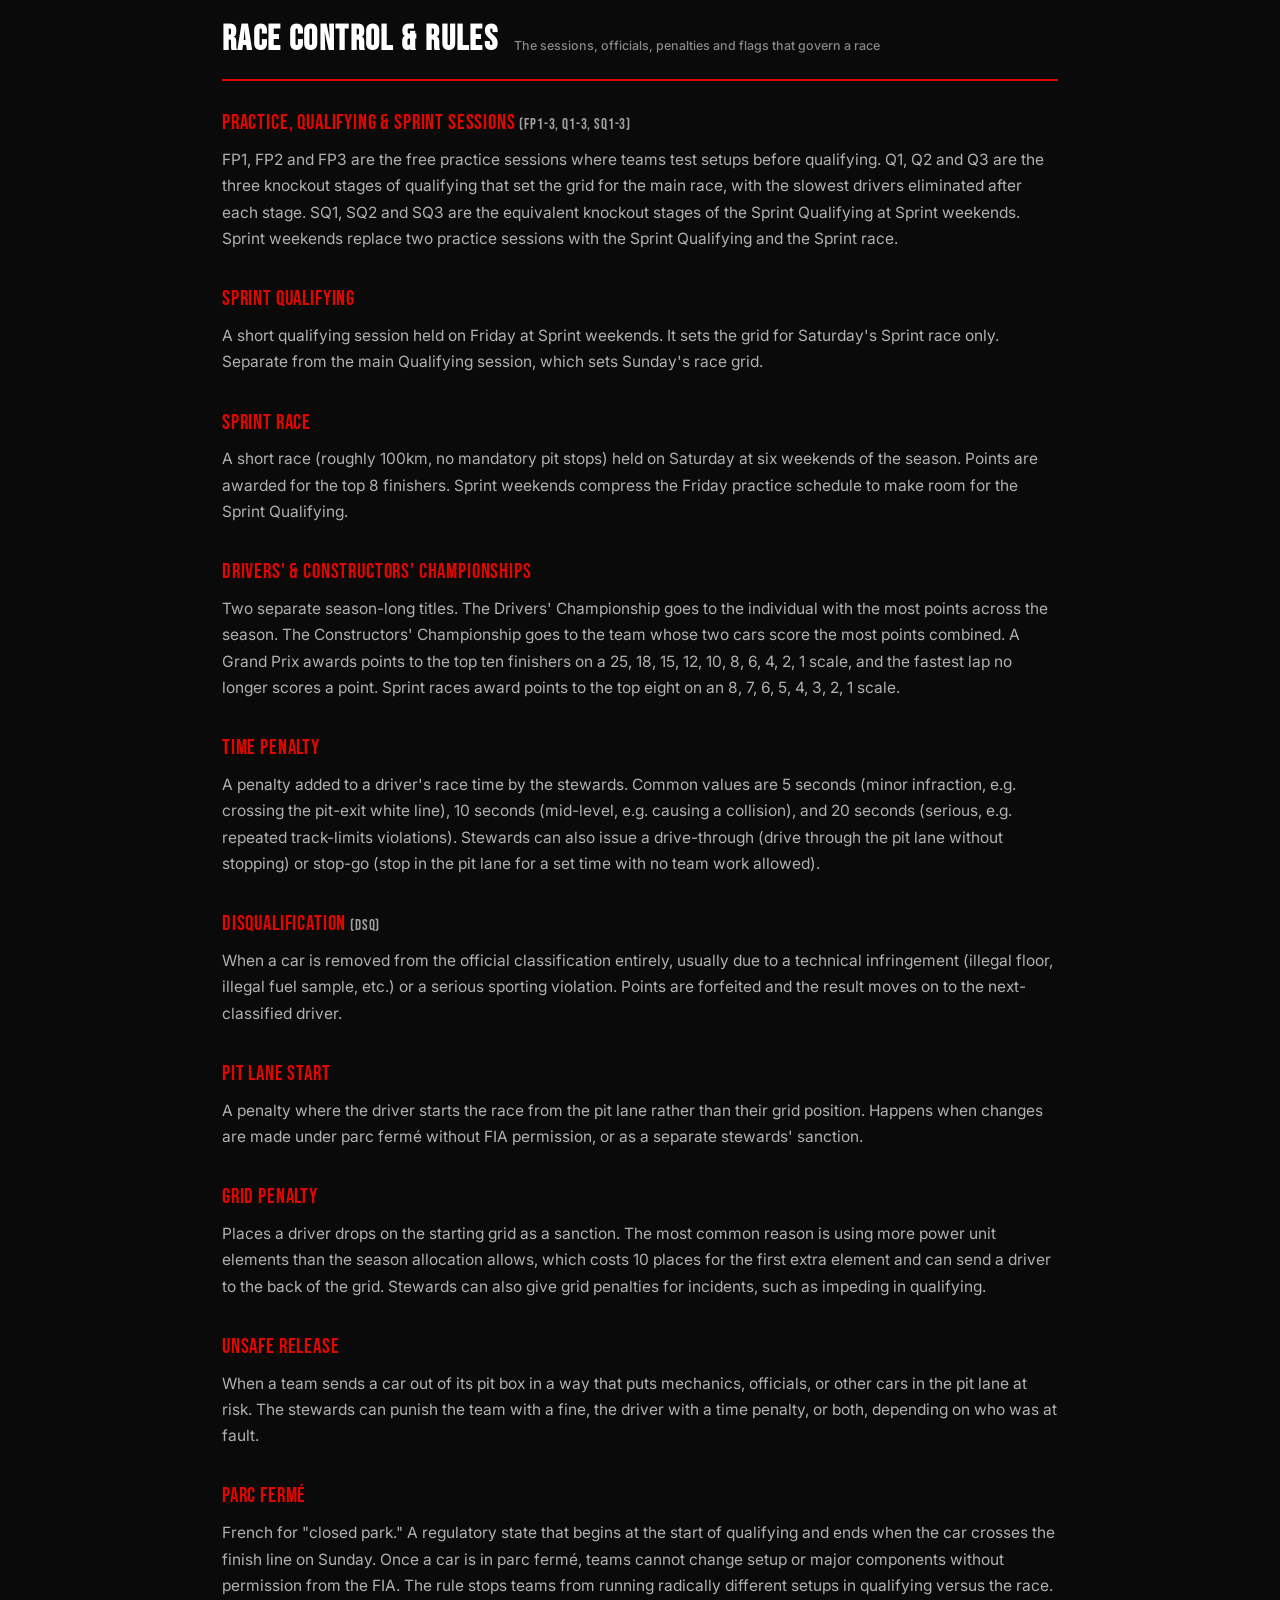
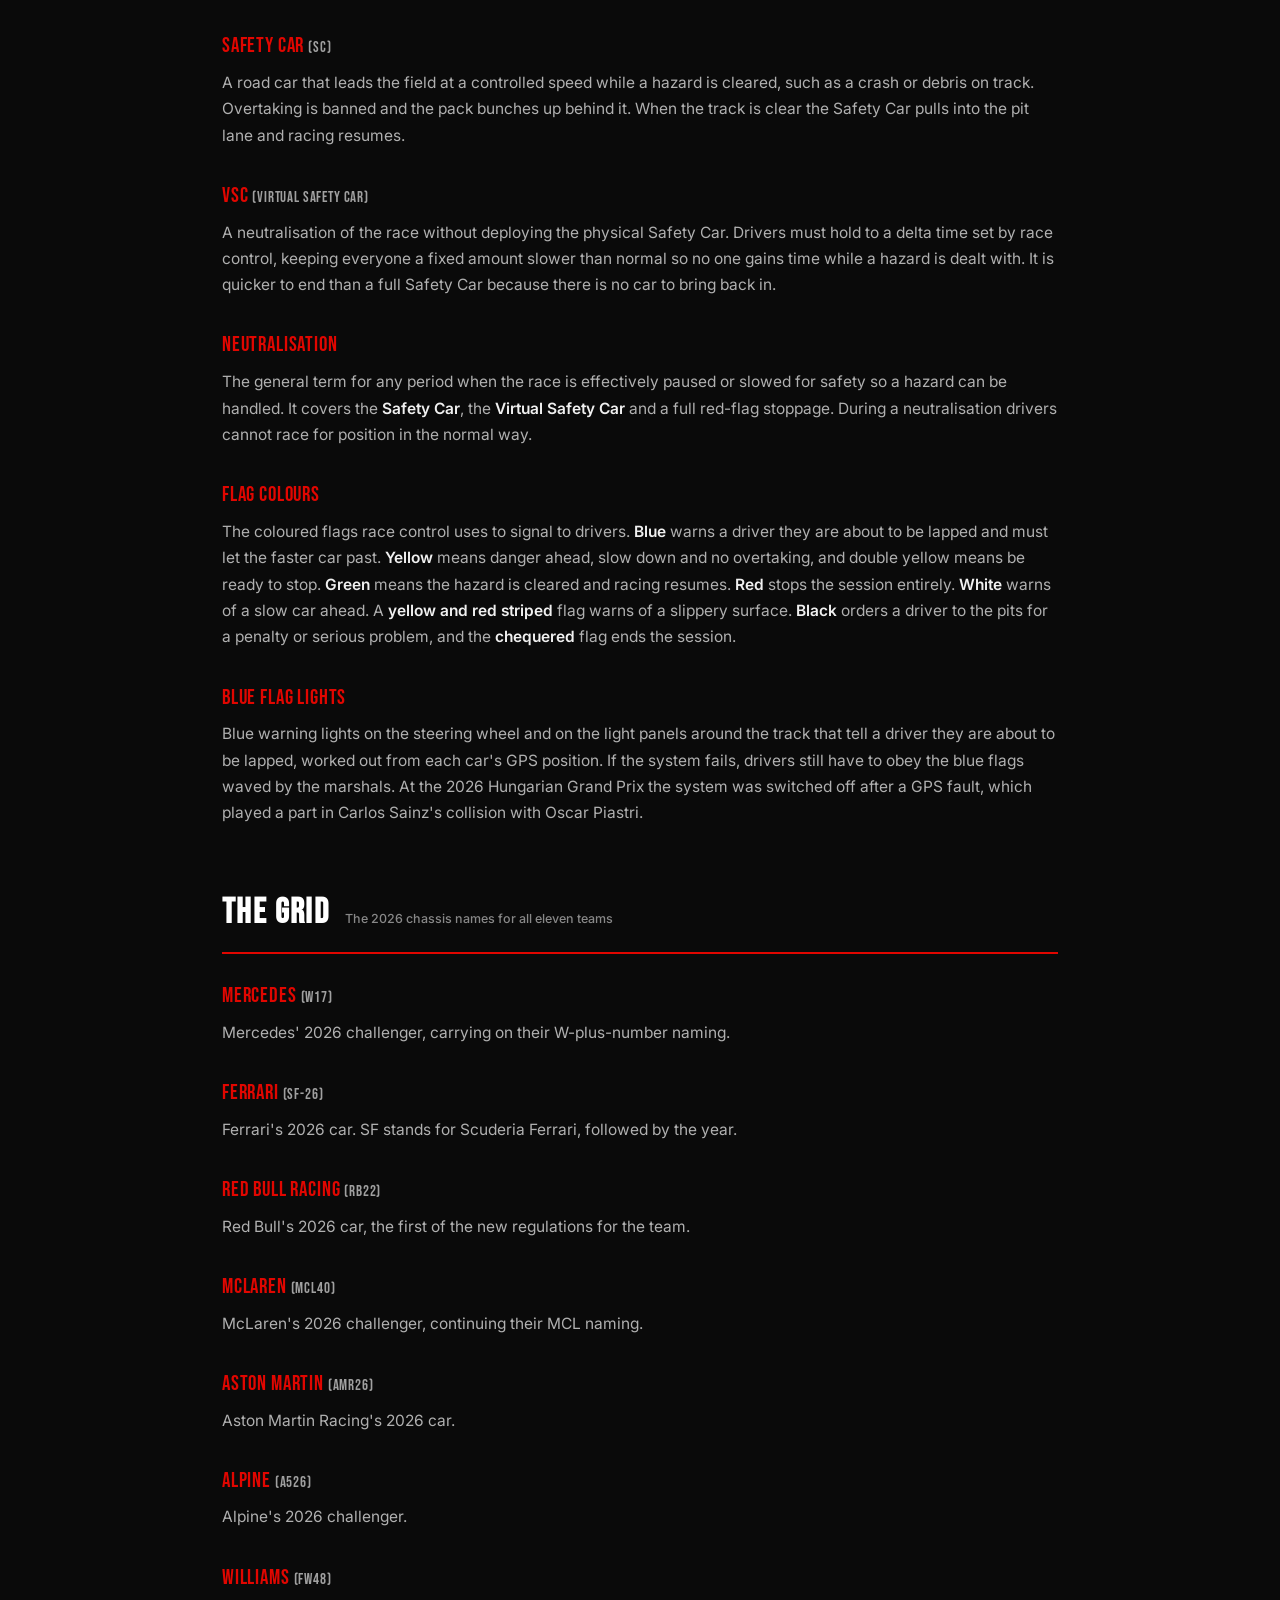
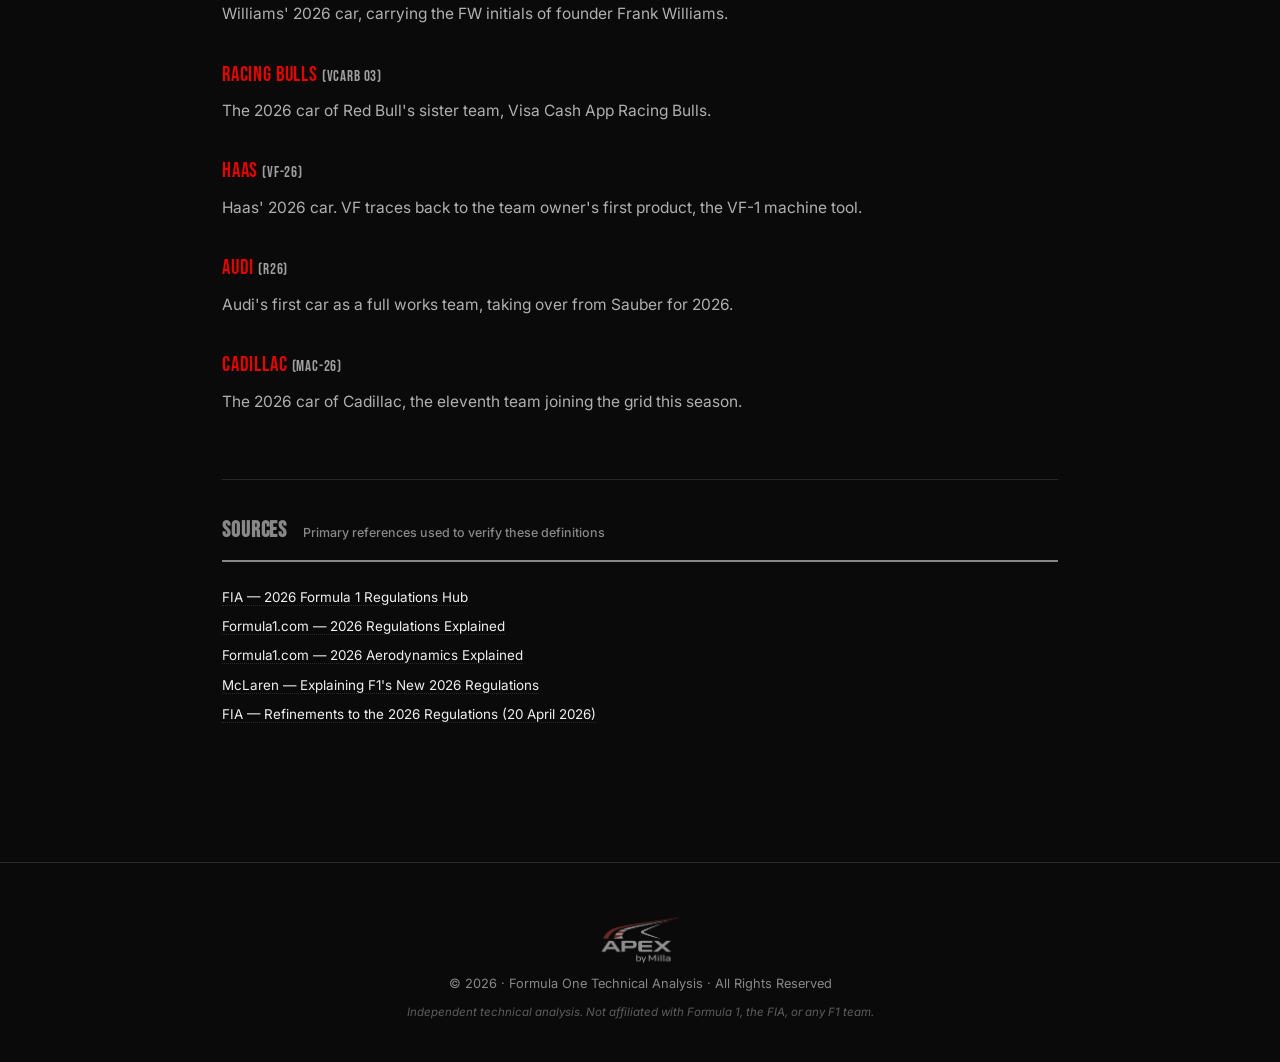
==== commit 333ccc44: "Add Hungary to homepage and index" ====
--- a/apex-index.html
+++ b/apex-index.html
@@ -324,6 +324,7 @@
             <a href="races/austria.html">🇦🇹 Austria</a>
             <a href="races/silverstone.html">🇬🇧 Silverstone</a>
             <a href="races/belgium.html">🇧🇪 Belgium</a>
+            <a href="races/hungary.html">🇭🇺 Hungary</a>
           </div>
         </div>
       </li>
@@ -453,6 +454,16 @@
         <p class="term-definition">A manual control the driver presses to deploy a burst of stored electrical power. Unlike Overtake Mode (which is proximity-triggered), Boost is at the driver's discretion. From Miami 2026 onwards, the boost is capped at +150 kW in race conditions.</p>
       </div>
 
+      <div class="term" id="wait-revs">
+        <div class="term-name">Wait Revs</div>
+        <p class="term-definition">The engine speed a driver holds on the grid while waiting for the start lights to go out. The control system keeps the revs at a set level so the car is ready to launch with the right amount of power. If the revs drift too high or too low at the moment the lights go out, the launch suffers.</p>
+      </div>
+
+      <div class="term" id="anti-stall">
+        <div class="term-name">Anti-stall</div>
+        <p class="term-definition">A safety system that opens the clutch when the engine speed drops too low, so the engine does not stall. It most often triggers at the start, when a driver launches with too little throttle. It saves the car from stopping on the grid, but the driver loses several seconds getting going again, as George Russell did at the 2026 Hungarian Grand Prix.</p>
+      </div>
+
       <div class="term" id="sustainable-fuels">
         <div class="term-name">100% Advanced Sustainable Fuels</div>
         <p class="term-definition">From 2026, all F1 cars run on fuels made either from non-food biomass (waste material) or as e-fuels (synthesised from atmospheric CO₂ and hydrogen). Part of F1's roadmap to net-zero carbon by 2030.</p>
@@ -811,6 +822,11 @@
       <div class="term" id="flags">
         <div class="term-name">Flag Colours</div>
         <p class="term-definition">The coloured flags race control uses to signal to drivers. <strong>Blue</strong> warns a driver they are about to be lapped and must let the faster car past. <strong>Yellow</strong> means danger ahead, slow down and no overtaking, and double yellow means be ready to stop. <strong>Green</strong> means the hazard is cleared and racing resumes. <strong>Red</strong> stops the session entirely. <strong>White</strong> warns of a slow car ahead. A <strong>yellow and red striped</strong> flag warns of a slippery surface. <strong>Black</strong> orders a driver to the pits for a penalty or serious problem, and the <strong>chequered</strong> flag ends the session.</p>
+      </div>
+
+      <div class="term" id="blue-lights">
+        <div class="term-name">Blue Flag Lights</div>
+        <p class="term-definition">Blue warning lights on the steering wheel and on the light panels around the track that tell a driver they are about to be lapped, worked out from each car's GPS position. If the system fails, drivers still have to obey the blue flags waved by the marshals. At the 2026 Hungarian Grand Prix the system was switched off after a GPS fault, which played a part in Carlos Sainz's collision with Oscar Piastri.</p>
       </div>
     </section>
 
